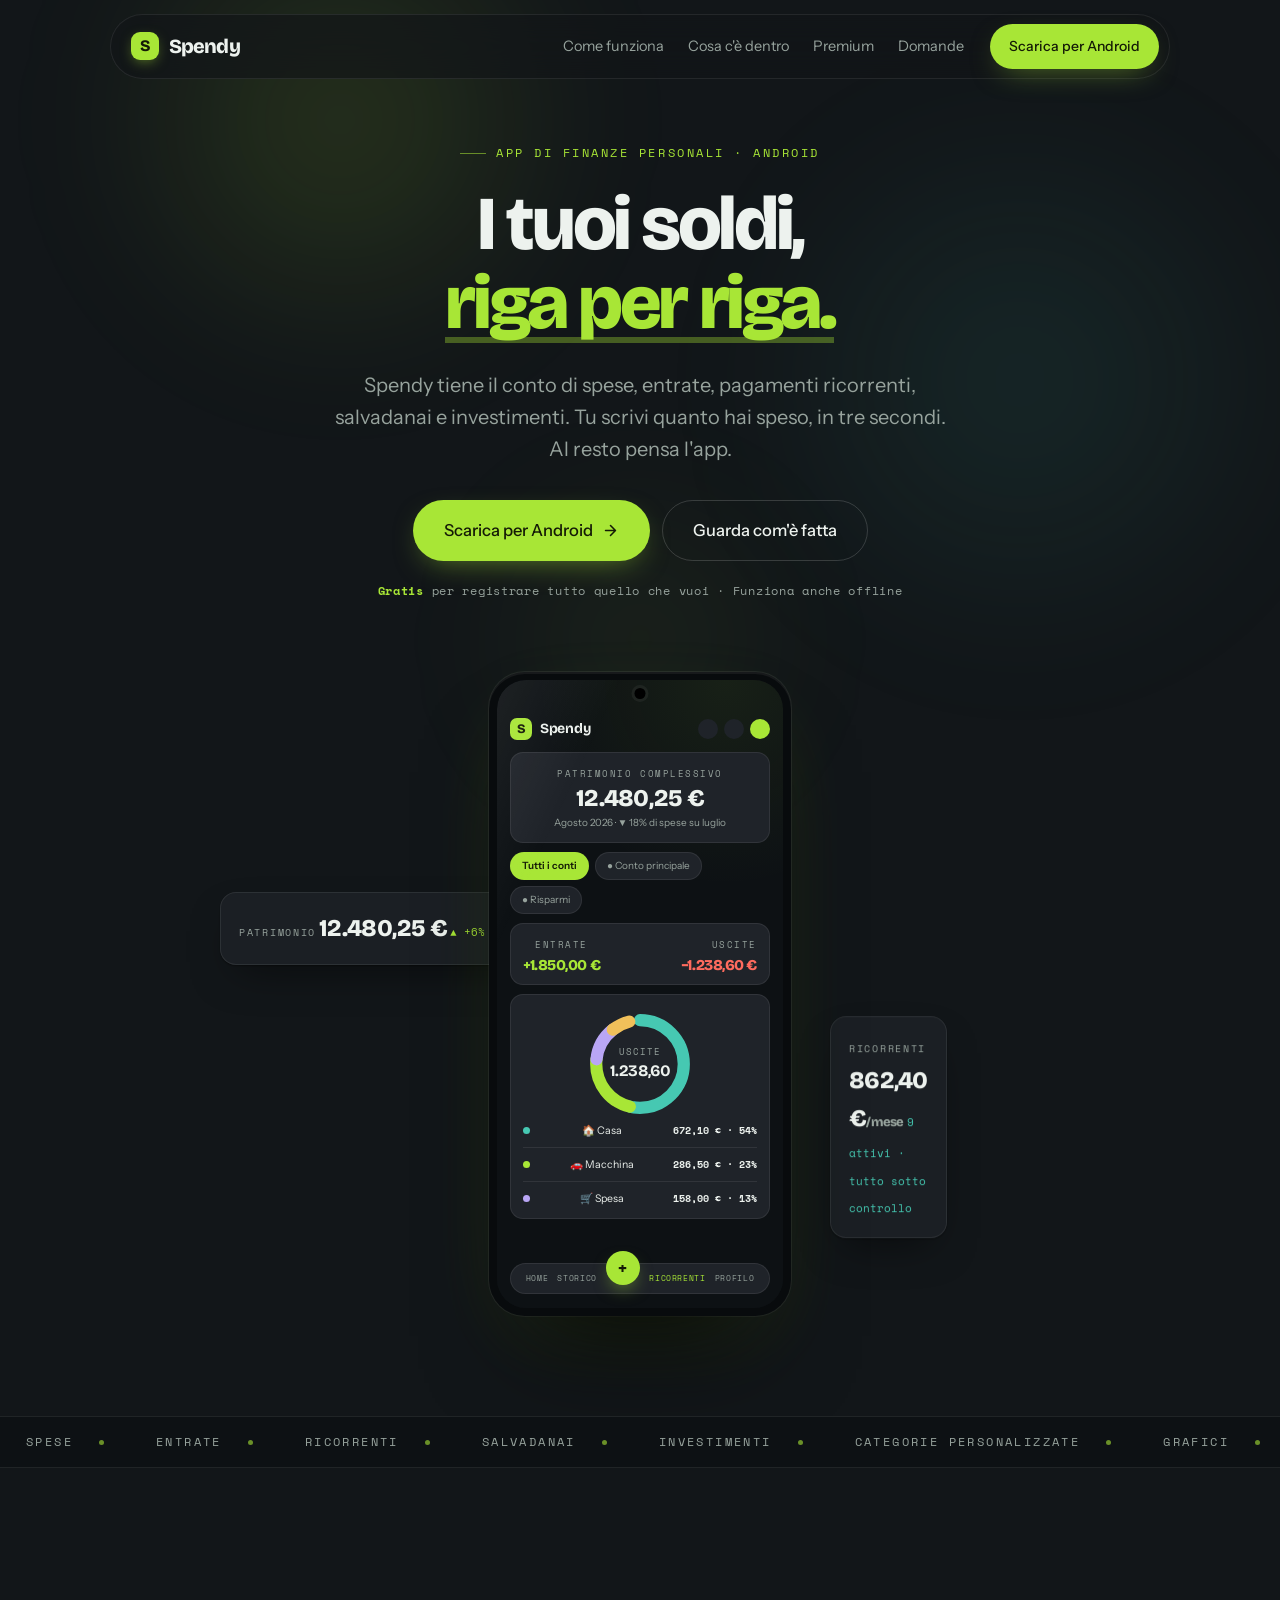
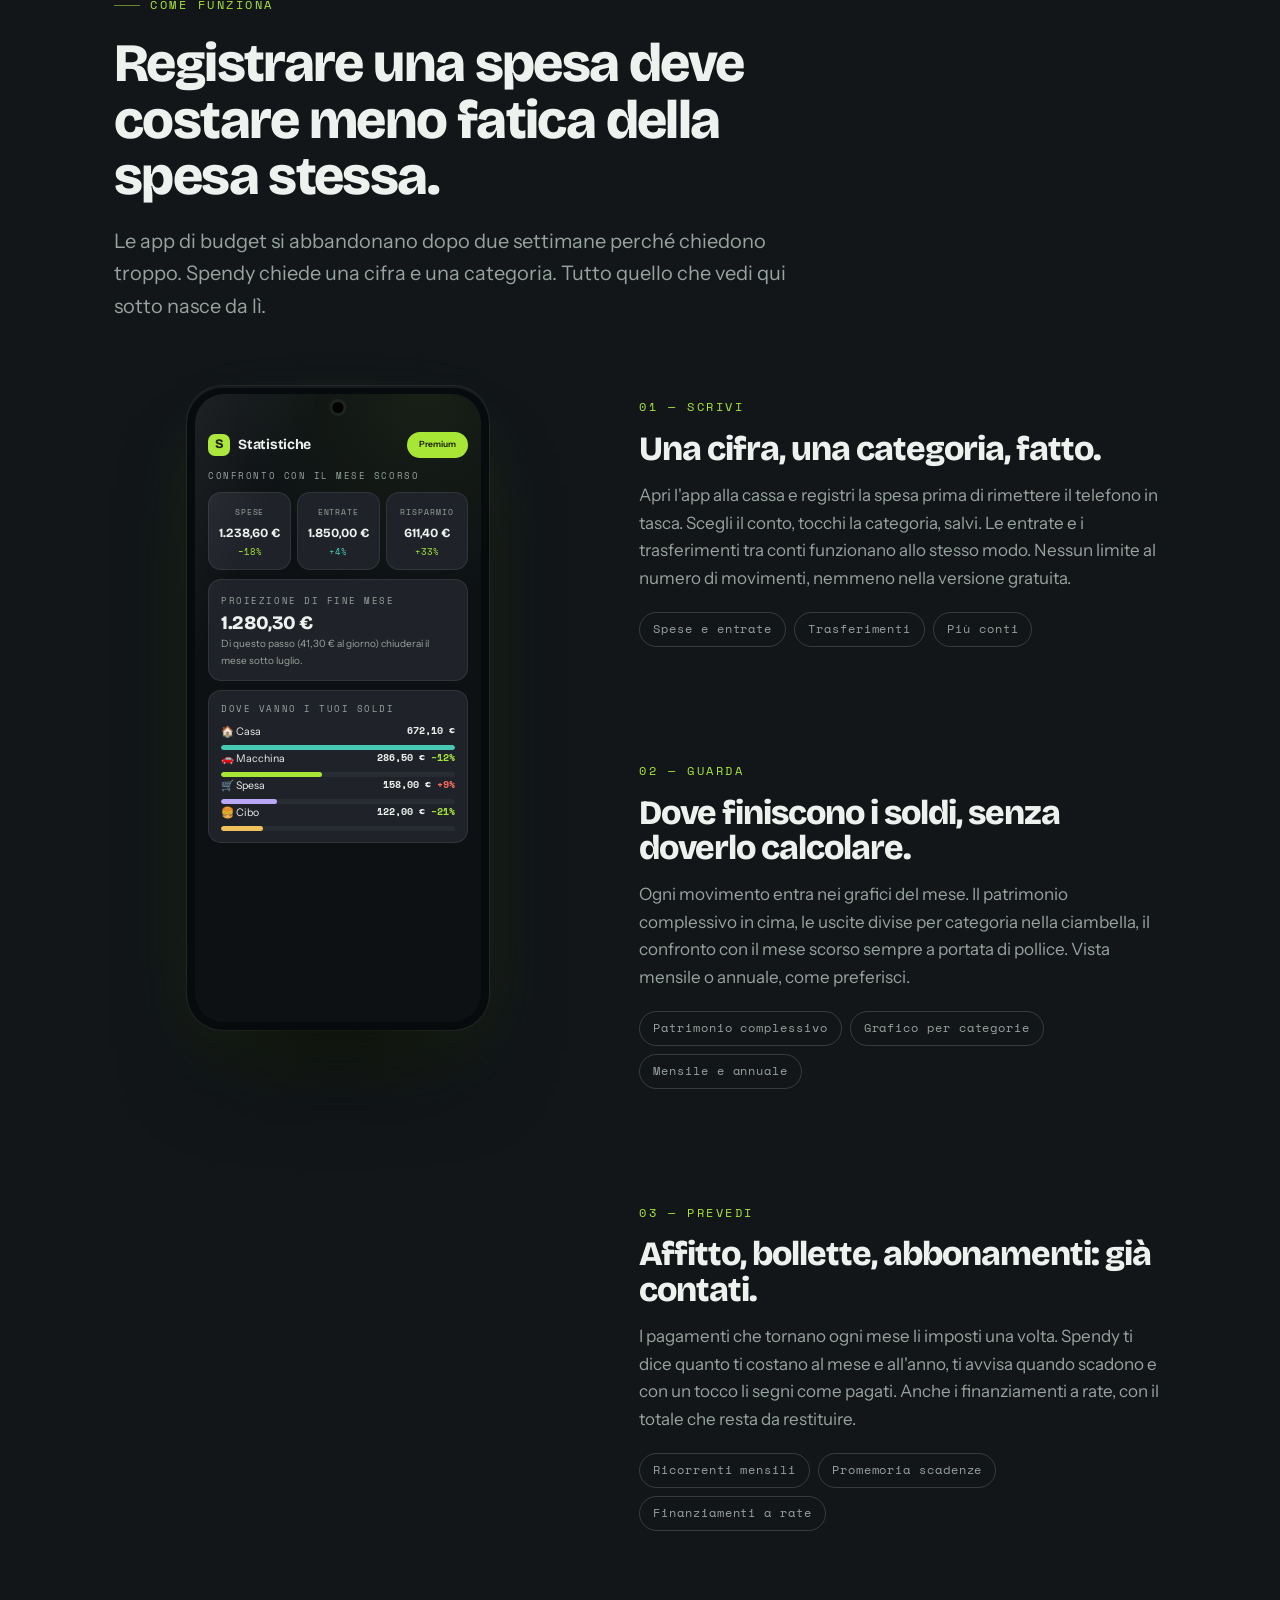
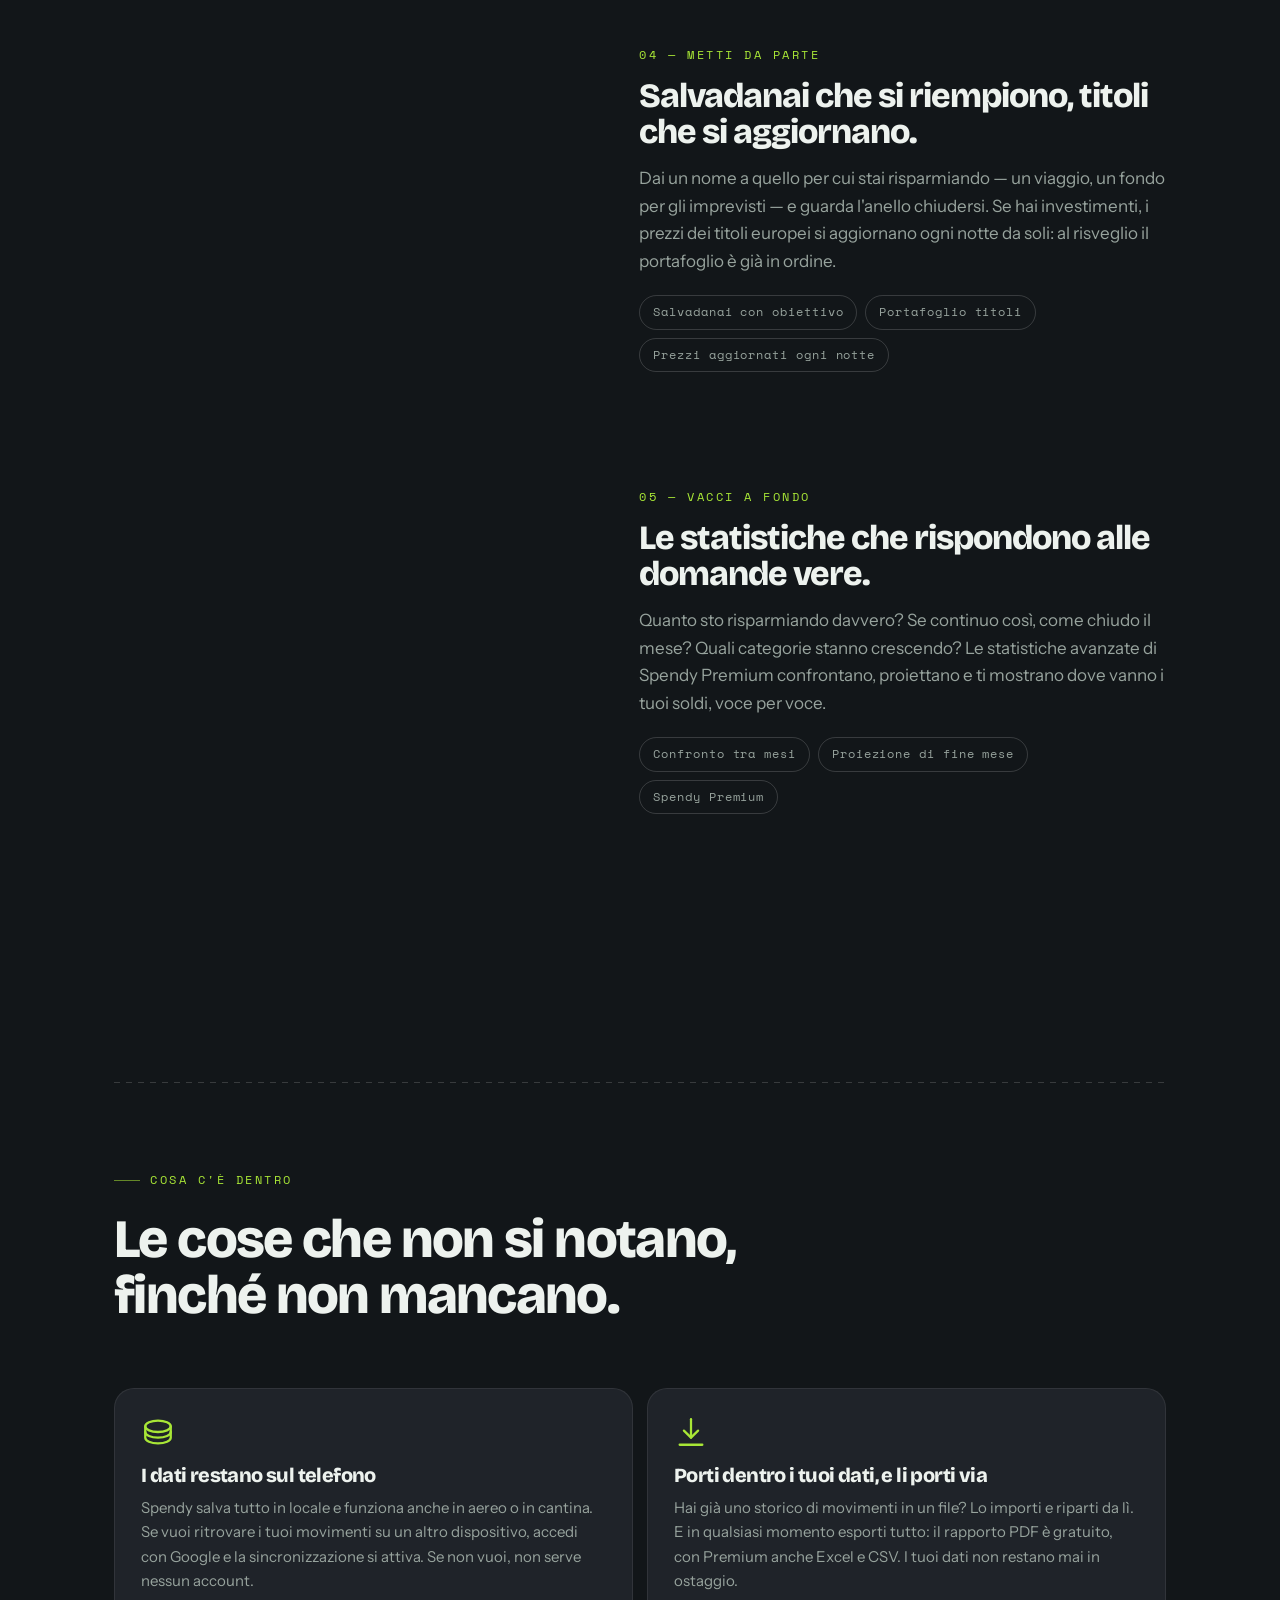
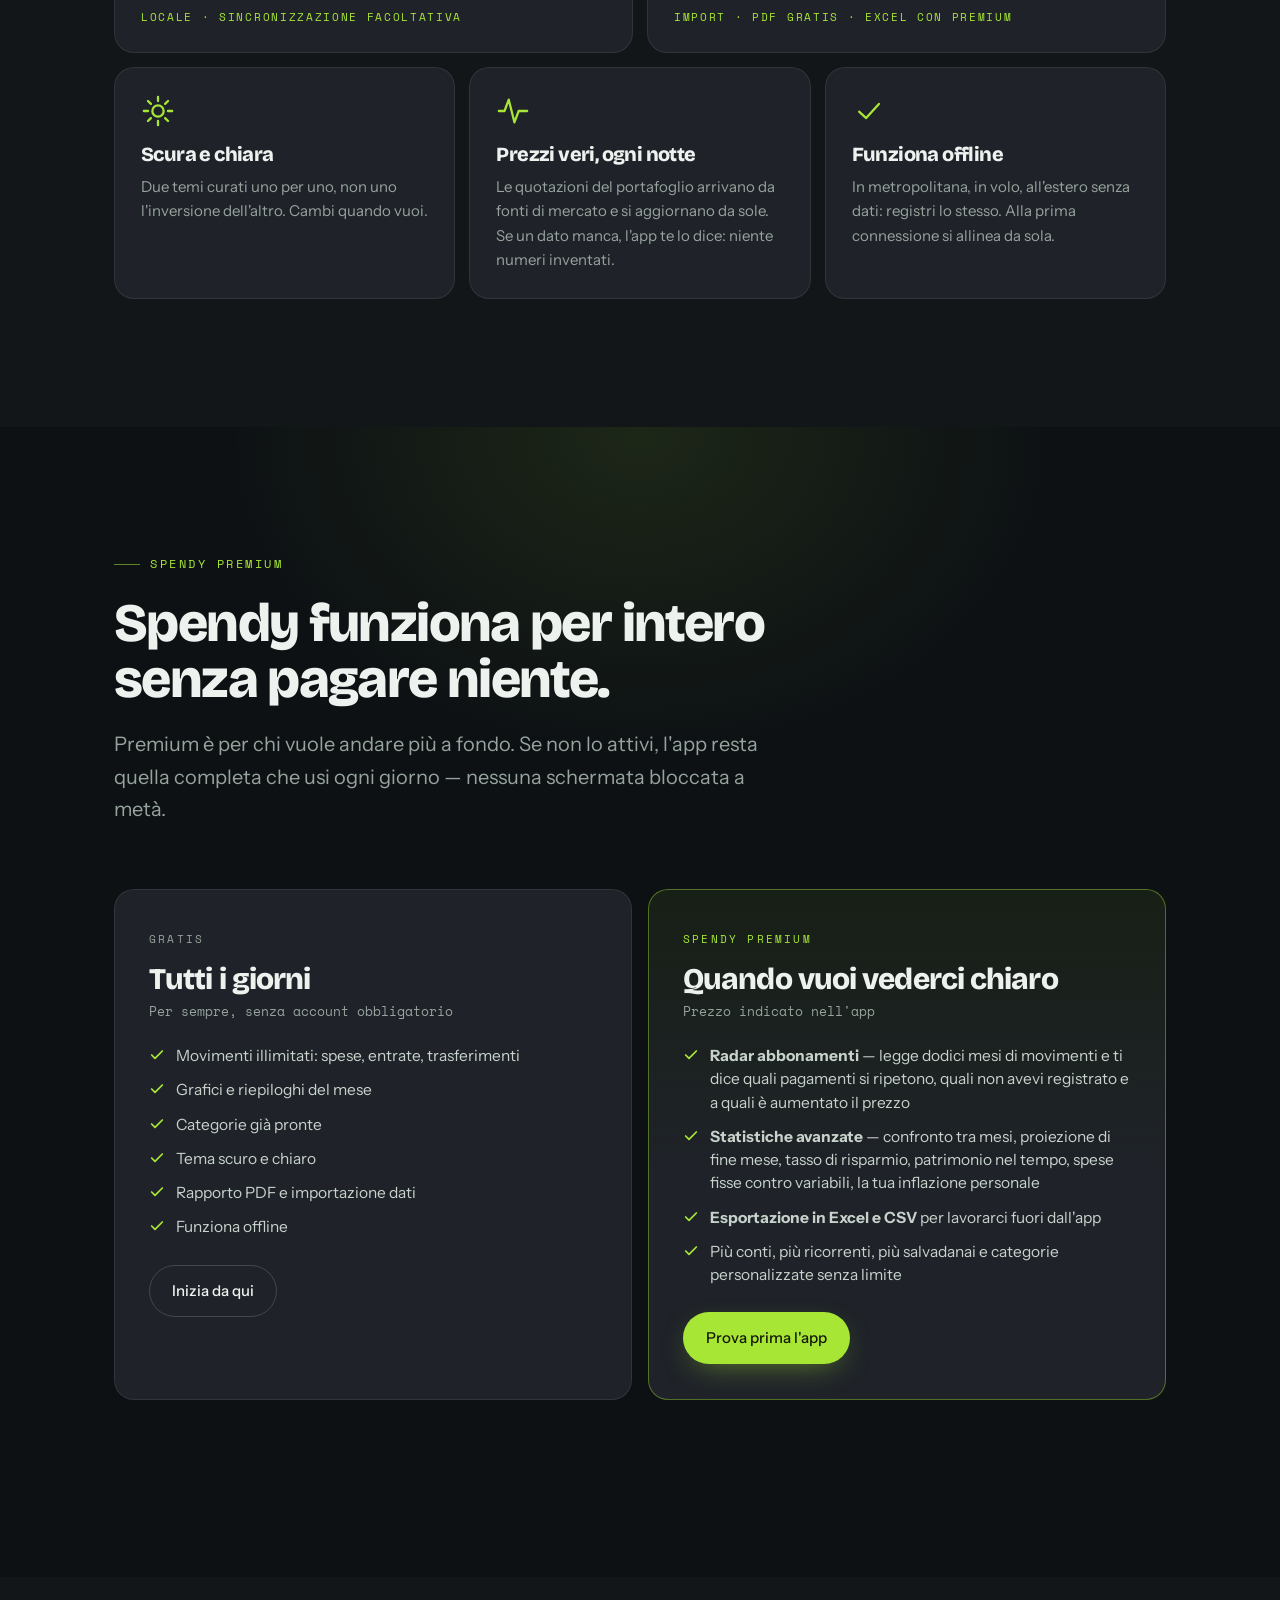
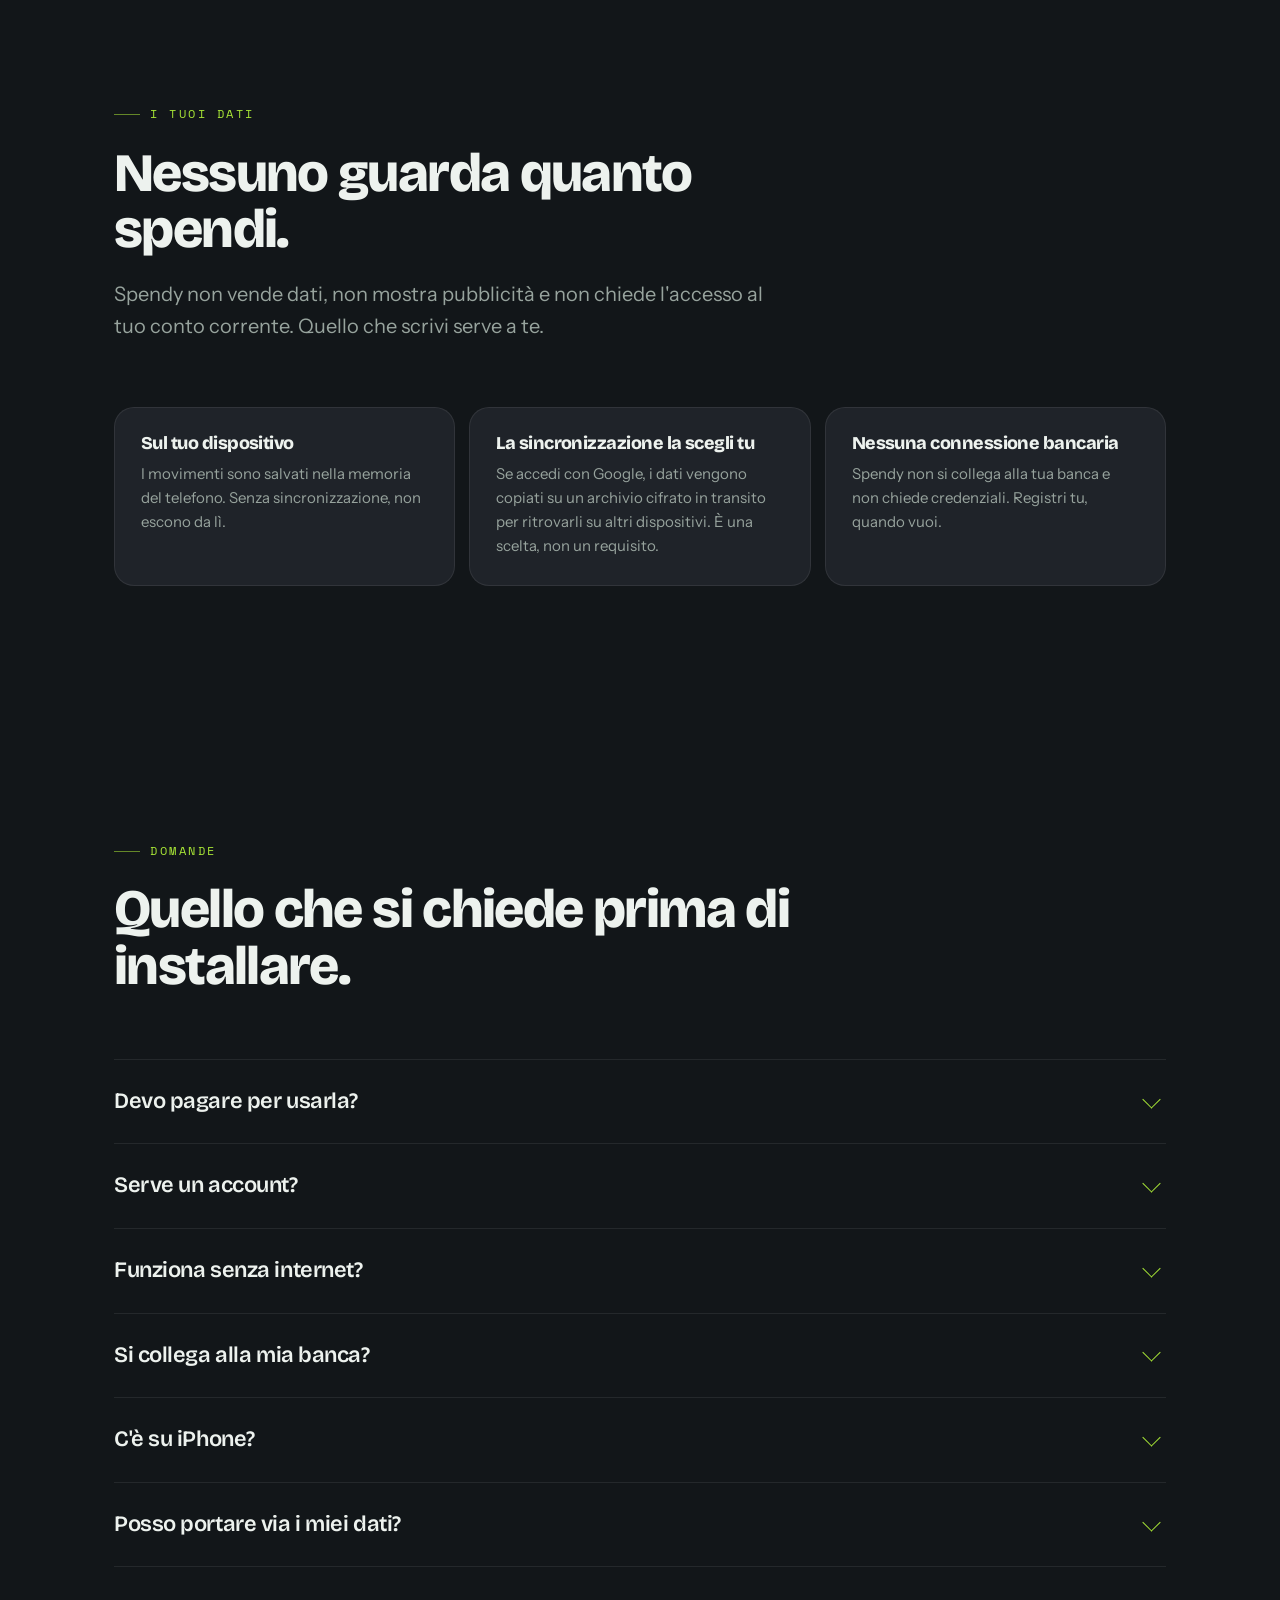
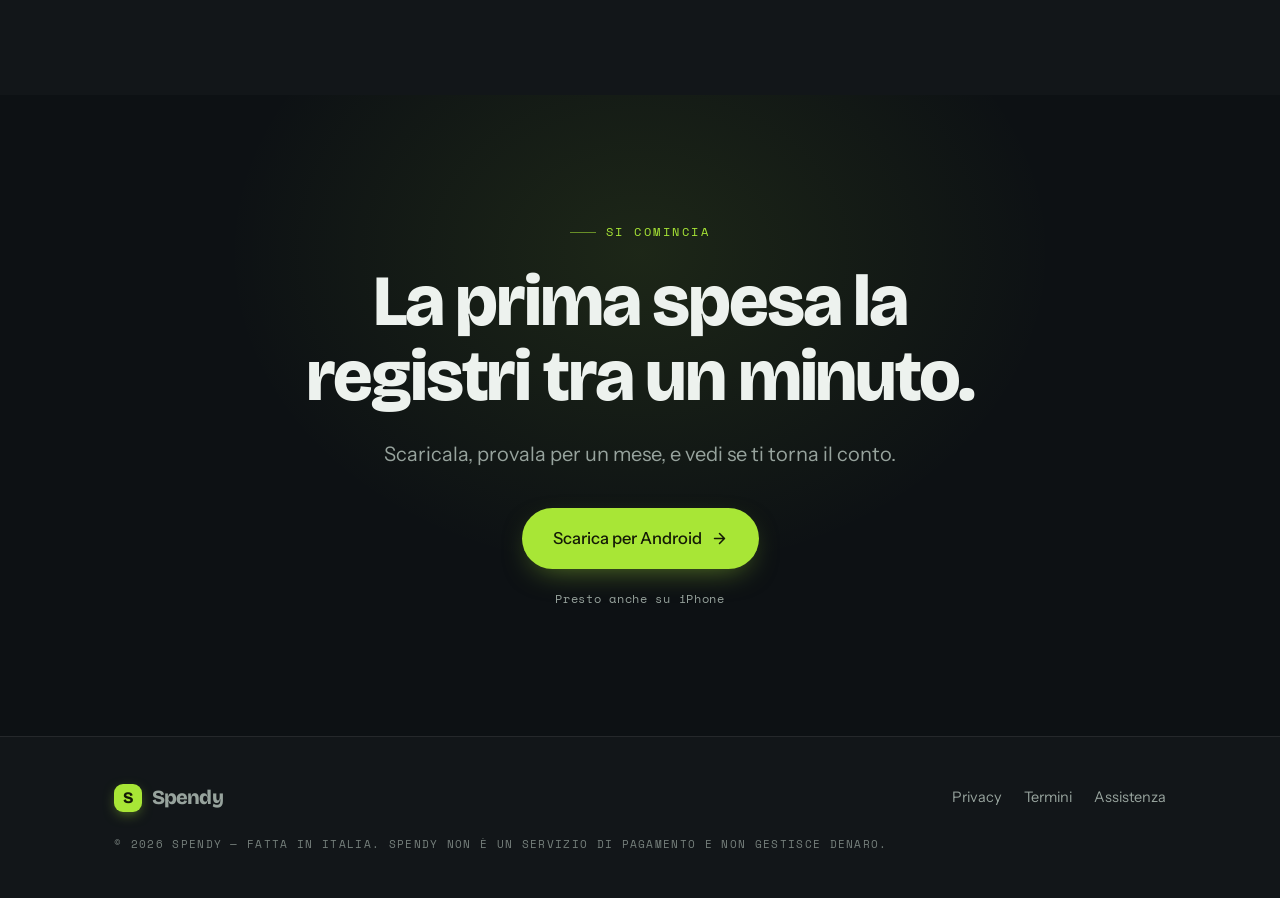
==== index.html @ 2215bcb0 "Add files via upload" ====
<!DOCTYPE html>
<html lang="it">
<head>
<meta charset="utf-8">
<meta name="viewport" content="width=device-width, initial-scale=1, viewport-fit=cover">
<title>Spendy — I tuoi soldi, riga per riga</title>
<meta name="description" content="Spendy è l'app Android che tiene il conto di spese, entrate, pagamenti ricorrenti, salvadanai e investimenti. Funziona anche offline.">
<meta name="theme-color" content="#121619">
<link rel="icon" href="assets/favicon.svg" type="image/svg+xml">
<link rel="apple-touch-icon" href="assets/favicon.svg">
<meta property="og:type" content="website">
<meta property="og:title" content="Spendy — I tuoi soldi, riga per riga">
<meta property="og:description" content="Spese, entrate, ricorrenti, salvadanai e investimenti in un'app sola. Per Android, anche offline.">
<meta property="og:image" content="assets/og-image.png">
<meta property="og:locale" content="it_IT">
<meta name="twitter:card" content="summary_large_image">
<link rel="preconnect" href="https://fonts.googleapis.com">
<link rel="preconnect" href="https://fonts.gstatic.com" crossorigin>
<link href="https://fonts.googleapis.com/css2?family=Bricolage+Grotesque:opsz,wght@12..96,400;12..96,600;12..96,800&family=Instrument+Sans:ital,wght@0,400;0,500;1,400&family=Space+Mono:wght@400;700&display=swap" rel="stylesheet">
<style>
/* ============================================================
   SPENDY — sito vetrina · tema app
   Palette:  fondo #121619 · superficie #1F2329 · lime #A8E636
             teal #46C8B2 · testo #EDF2EE · attenuato #97A39D
   Caratteri: Bricolage Grotesque (titoli) · Instrument Sans (testo)
              Space Mono (etichette, cifre piccole)
   ============================================================ */

:root{
  --bg:#121619;
  --bg-deep:#0D1114;
  --card:#1F2329;
  --card-2:#262C31;
  --ink:#EDF2EE;
  --soft:#97A39D;
  --lime:#A8E636;            /* il #B6FF2E dell'app, spento quanto basta */
  --lime-deep:#8BC526;
  --lime-ink:#141A06;        /* testo sopra il lime */
  --teal:#46C8B2;
  --rosso:#FF6B5E;
  --line:rgba(255,255,255,.08);
  --line-strong:rgba(255,255,255,.16);
  --shadow:0 1px 2px rgba(0,0,0,.4), 0 18px 44px -18px rgba(0,0,0,.6);
  --r:20px;
  --pad:clamp(20px,5vw,80px);
  --display:"Bricolage Grotesque","Helvetica Neue",Arial,sans-serif;
  --body:"Instrument Sans","Helvetica Neue",Arial,sans-serif;
  --mono:"Space Mono",ui-monospace,"SFMono-Regular",Menlo,monospace;
}

*,*::before,*::after{box-sizing:border-box}
html{-webkit-text-size-adjust:100%;scroll-behavior:smooth}
body{
  margin:0;
  background:var(--bg);
  color:var(--ink);
  font-family:var(--body);
  font-size:17px;
  line-height:1.62;
  -webkit-font-smoothing:antialiased;
  overflow-x:hidden;
}
img,svg{max-width:100%;display:block}
a{color:inherit}
h1,h2,h3,h4{font-family:var(--display);font-weight:800;letter-spacing:-.03em;line-height:1.04;margin:0}
p{margin:0}
::selection{background:var(--lime);color:var(--lime-ink)}

.wrap{width:min(1180px,100%);margin-inline:auto;padding-inline:var(--pad);position:relative;z-index:1}
.eyebrow{
  font-family:var(--mono);font-size:11.5px;letter-spacing:.22em;text-transform:uppercase;
  color:var(--lime);display:flex;align-items:center;gap:10px;margin-bottom:22px;
}
.eyebrow::before{content:"";width:26px;height:1px;background:var(--lime);opacity:.55;flex:none}
.lede{font-size:clamp(17px,2.1vw,20px);color:var(--soft);max-width:56ch}

/* ---------- barra avanzamento lettura ---------- */
.progress{position:fixed;top:0;left:0;height:2px;width:100%;transform:scaleX(0);transform-origin:0 50%;
  background:linear-gradient(90deg,var(--lime-deep),var(--lime));z-index:80}

/* ---------- navigazione a pillola ---------- */
.nav{position:fixed;top:14px;left:50%;transform:translateX(-50%);z-index:60;width:min(1060px,calc(100% - 24px))}
.nav-in{display:flex;align-items:center;gap:26px;padding:9px 10px 9px 20px;border-radius:999px;
  background:rgba(18,22,25,.68);border:1px solid var(--line);
  backdrop-filter:blur(16px);-webkit-backdrop-filter:blur(16px);
  transition:background .3s,border-color .3s,box-shadow .3s}
.nav.stuck .nav-in{background:rgba(13,17,20,.85);border-color:var(--line-strong);box-shadow:0 12px 34px -16px rgba(0,0,0,.7)}
.logo{display:flex;align-items:center;gap:10px;font-family:var(--display);font-weight:800;font-size:20px;
  letter-spacing:-.045em;text-decoration:none}
.logo-mark{width:28px;height:28px;border-radius:9px;background:var(--lime);display:grid;place-items:center;
  color:var(--lime-ink);font-size:16px;font-weight:800;flex:none;box-shadow:0 4px 14px -4px rgba(168,230,54,.6)}
.nav-links{display:flex;gap:24px;margin-left:auto;font-size:14.5px}
.nav-links a{text-decoration:none;color:var(--soft);position:relative;padding-block:4px}
.nav-links a::after{content:"";position:absolute;left:0;bottom:0;width:100%;height:1px;background:var(--lime);
  transform:scaleX(0);transform-origin:100% 50%;transition:transform .35s cubic-bezier(.2,.7,.3,1)}
.nav-links a:hover{color:var(--ink)}
.nav-links a:hover::after{transform:scaleX(1);transform-origin:0 50%}

/* ---------- bottoni ---------- */
.btn{display:inline-flex;align-items:center;gap:9px;font-family:var(--body);font-size:15px;font-weight:500;
  text-decoration:none;padding:13px 22px;border-radius:999px;border:1px solid transparent;cursor:pointer;
  transition:transform .25s cubic-bezier(.2,.7,.3,1),box-shadow .25s,background .25s,color .25s;will-change:transform}
.btn-primary{background:var(--lime);color:var(--lime-ink);box-shadow:0 10px 30px -12px rgba(168,230,54,.55)}
.btn-primary:hover{box-shadow:0 18px 42px -14px rgba(168,230,54,.6);background:#B4F04A}
.btn-ghost{border-color:var(--line-strong);color:var(--ink)}
.btn-ghost:hover{background:var(--card);box-shadow:var(--shadow)}
.btn-lg{padding:16px 30px;font-size:16.5px}
.btn .arw{transition:transform .3s cubic-bezier(.2,.7,.3,1)}
.btn:hover .arw{transform:translateX(4px)}
.nav .btn{padding:10px 18px;font-size:14px}
a:focus-visible,button:focus-visible,summary:focus-visible{outline:2.5px solid var(--lime);outline-offset:3px;border-radius:8px}

/* ============================================================
   COPERTINA — telefono 3D con bagliori
   ============================================================ */
.hero{position:relative;padding:clamp(120px,16vh,170px) 0 0;text-align:center;overflow:hidden}
.beams{position:absolute;inset:0;pointer-events:none;z-index:0}
.beam{position:absolute;border-radius:50%;filter:blur(70px);opacity:.5;will-change:transform}
.beam-1{width:560px;height:560px;left:50%;top:-160px;margin-left:-580px;
  background:radial-gradient(circle,rgba(168,230,54,.32),transparent 65%)}
.beam-2{width:640px;height:640px;left:50%;top:60px;margin-left:60px;
  background:radial-gradient(circle,rgba(70,200,178,.22),transparent 65%)}
.beam-3{width:420px;height:420px;left:50%;top:430px;margin-left:-210px;
  background:radial-gradient(circle,rgba(168,230,54,.16),transparent 60%)}
/* faro che segue il mouse */
.orb{position:absolute;width:340px;height:340px;border-radius:50%;pointer-events:none;z-index:0;
  background:radial-gradient(circle,rgba(168,230,54,.13),transparent 62%);filter:blur(26px);
  transform:translate(-50%,-50%);opacity:0;transition:opacity .5s ease}
.hero:hover .orb{opacity:1}

.hero-copy{position:relative;z-index:2;max-width:760px;margin-inline:auto}
h1{font-size:clamp(42px,6.4vw,76px);letter-spacing:-.045em}
h1 .ln{display:block;overflow:hidden}
h1 .ln>span{display:block;transform:translateY(105%);animation:riseIn .95s cubic-bezier(.16,.9,.3,1) forwards}
h1 .ln:nth-child(2)>span{animation-delay:.1s}
h1 em{font-style:normal;color:var(--lime);position:relative;white-space:nowrap}
h1 em::after{content:"";position:absolute;left:0;right:0;bottom:.06em;height:.09em;background:var(--lime);
  opacity:.35;transform:scaleX(0);transform-origin:0 50%;animation:swipe .8s cubic-bezier(.2,.7,.3,1) .85s forwards}
@keyframes riseIn{to{transform:translateY(0)}}
@keyframes swipe{to{transform:scaleX(1)}}
.hero .lede{margin:26px auto 0}
.hero-cta{display:flex;flex-wrap:wrap;gap:12px;margin-top:34px;justify-content:center}
.hero-note{font-family:var(--mono);font-size:12px;letter-spacing:.06em;color:var(--soft);margin-top:20px}
.hero-note b{color:var(--lime);font-weight:700}

/* palcoscenico del telefono */
.stage{position:relative;z-index:1;margin-top:clamp(44px,6vw,72px);perspective:1600px;
  display:flex;justify-content:center;padding-bottom:clamp(56px,8vw,100px)}
.phone3d{position:relative;will-change:transform;transform-style:preserve-3d;animation:heroFloat 7s ease-in-out infinite}
@keyframes heroFloat{0%,100%{translate:0 0}50%{translate:0 -10px}}

/* schedine fluttuanti dietro il telefono */
.float-card{position:absolute;top:50%;background:rgba(31,35,41,.75);border:1px solid var(--line);
  border-radius:16px;padding:16px 18px;backdrop-filter:blur(8px);-webkit-backdrop-filter:blur(8px);
  box-shadow:var(--shadow);text-align:left;will-change:transform;z-index:0}
.float-card .fc-label{font-family:var(--mono);font-size:9.5px;letter-spacing:.18em;text-transform:uppercase;color:var(--soft)}
.float-card .fc-val{font-family:var(--display);font-weight:800;font-size:24px;letter-spacing:-.03em;margin-top:5px}
.float-card .fc-sub{font-family:var(--mono);font-size:10.5px;color:var(--lime);margin-top:3px}
.fc-left{left:50%;margin-left:-420px;transform:translateY(-140%)}
.fc-right{left:50%;margin-left:190px;transform:translateY(10%)}
.fc-right .fc-sub{color:var(--teal)}

/* ---------- telefono Android ---------- */
.phone{width:302px;aspect-ratio:9/19.2;background:#080B0D;border-radius:36px;padding:8px;position:relative}
.phone{box-shadow:0 2px 0 rgba(255,255,255,.06) inset, 0 60px 100px -40px rgba(0,0,0,.85), 0 0 0 1px rgba(255,255,255,.07), 0 30px 90px -30px rgba(168,230,54,.22)}
.phone::before{content:"";position:absolute;top:16px;left:50%;transform:translateX(-50%);width:11px;height:11px;
  border-radius:50%;background:#000;box-shadow:0 0 0 3px rgba(255,255,255,.05);z-index:3}
.screen{position:relative;height:100%;border-radius:29px;overflow:hidden;background:var(--bg-deep);isolation:isolate}
.screen::after{content:"";position:absolute;inset:0;border-radius:inherit;pointer-events:none;
  background:linear-gradient(115deg,rgba(255,255,255,.07) 0%,transparent 22%)}

/* ---------- interfaccia ricostruita ---------- */
.ui{position:absolute;inset:0;padding:38px 13px 14px;display:flex;flex-direction:column;gap:9px;font-size:11.5px;
  background:radial-gradient(120% 60% at 80% 0%,rgba(168,230,54,.07),transparent 55%),var(--bg-deep)}
.ui-bar{display:flex;align-items:center;gap:8px;margin-bottom:2px}
.ui-logo{width:22px;height:22px;border-radius:7px;background:var(--lime);display:grid;place-items:center;
  color:var(--lime-ink);font-family:var(--display);font-weight:800;font-size:13px;flex:none}
.ui-bar strong{font-family:var(--display);font-size:14px;letter-spacing:-.02em}
.ui-bar .ui-ico{margin-left:auto;display:flex;gap:6px}
.ui-ico i{width:20px;height:20px;border-radius:50%;background:var(--card);display:block}
.ui-ico i.on{background:var(--lime)}
.ui-card{background:var(--card);border:1px solid var(--line);border-radius:13px;padding:11px 12px}
.ui-label{font-family:var(--mono);font-size:8.5px;letter-spacing:.18em;text-transform:uppercase;color:var(--soft)}
.ui-big{font-family:var(--display);font-weight:800;font-size:24px;letter-spacing:-.03em;line-height:1.1;margin-top:3px}
.ui-big small{font-size:13px;font-weight:600;color:var(--soft)}
.ui-sub{font-size:10px;color:var(--soft);margin-top:3px}
.chiprow{display:flex;gap:6px;flex-wrap:wrap}
.chip{font-size:10px;padding:5px 11px;border-radius:999px;background:var(--card);border:1px solid var(--line);
  color:var(--soft);white-space:nowrap}
.chip.on{background:var(--lime);color:var(--lime-ink);border-color:transparent;font-weight:600}
.ui-row{display:flex;align-items:center;gap:7px;font-size:10.5px}
.ui-row+.ui-row{margin-top:8px;padding-top:8px;border-top:1px solid var(--line)}
.ui-row .nm{flex:1;min-width:0;overflow:hidden;text-overflow:ellipsis;white-space:nowrap;color:var(--ink)}
.ui-row .vl{font-family:var(--mono);font-size:10px;font-weight:700}
.pos{color:var(--lime)} .neg{color:var(--rosso)} .tealc{color:var(--teal)}
.dot{width:7px;height:7px;border-radius:50%;flex:none}

/* barre "dove vanno i soldi" */
.spendbar{height:5px;border-radius:99px;background:var(--card-2);overflow:hidden;margin-top:5px}
.spendbar i{display:block;height:100%;border-radius:99px;width:0;transition:width .9s cubic-bezier(.2,.8,.3,1) .15s}
.on-shot .spendbar i{width:var(--w)}

/* ciambella */
.donut{width:112px;margin:2px auto;position:relative}
.donut svg{transform:rotate(-90deg)}
.donut circle{fill:none;stroke-width:12;stroke-linecap:round;stroke-dasharray:0 999;transition:stroke-dasharray 1s cubic-bezier(.2,.8,.3,1)}
.donut-mid{position:absolute;inset:0;display:grid;place-content:center;text-align:center;font-family:var(--mono);
  font-size:8.5px;letter-spacing:.12em;text-transform:uppercase;color:var(--soft)}
.donut-mid b{display:block;font-family:var(--display);font-size:16px;letter-spacing:-.03em;color:var(--ink)}

/* tastierino */
.pad{display:grid;grid-template-columns:repeat(3,1fr);gap:7px}
.pad span{background:var(--card);border:1px solid var(--line);border-radius:11px;text-align:center;
  padding:10px 0;font-family:var(--display);font-weight:600;font-size:15px}
.amount-card{text-align:center;padding:14px 12px}
.amount{font-family:var(--display);font-weight:800;font-size:27px;letter-spacing:-.02em;margin-top:4px}
.ui-cta{background:var(--lime);color:var(--lime-ink);border-radius:12px;text-align:center;font-weight:600;
  font-size:12px;padding:11px;margin-top:auto}

/* anelli salvadanai */
.rings{display:grid;grid-template-columns:1fr 1fr;gap:9px}
.ring-card{background:var(--card);border:1px solid var(--line);border-radius:13px;padding:12px 8px;text-align:center}
.ring{width:64px;height:64px;margin:0 auto 7px;position:relative}
.ring svg{transform:rotate(-90deg)}
.ring circle{fill:none;stroke-width:6;stroke-linecap:round}
.ring .track{stroke:var(--card-2)}
.ring .val{stroke:var(--lime);stroke-dasharray:0 999;transition:stroke-dasharray 1.1s cubic-bezier(.2,.8,.3,1) .2s}
.ring b{position:absolute;inset:0;display:grid;place-content:center;font-family:var(--display);font-size:13px}
.ring-card .nm{font-size:10.5px}
.ring-card .ui-sub{margin-top:1px}

/* pillole confronto (statistiche) */
.trio{display:grid;grid-template-columns:repeat(3,1fr);gap:6px}
.trio .ui-card{padding:9px 6px;text-align:center}
.trio .ui-label{font-size:7.5px;letter-spacing:.12em}
.trio b{font-family:var(--display);font-size:12.5px;display:block;margin-top:3px}
.trio i{font-family:var(--mono);font-style:normal;font-size:9px;display:block;margin-top:2px}

/* navigazione in basso dell'app */
.ui-tabbar{margin-top:auto;background:var(--card);border:1px solid var(--line);border-radius:999px;
  display:flex;justify-content:space-around;align-items:center;padding:8px 10px;font-family:var(--mono);
  font-size:8px;letter-spacing:.08em;text-transform:uppercase;color:var(--soft)}
.ui-tabbar b{color:var(--lime);font-weight:400}
.ui-fab{width:34px;height:34px;border-radius:50%;background:var(--lime);color:var(--lime-ink);display:grid;
  place-items:center;font-size:18px;font-weight:600;margin-top:-22px;box-shadow:0 8px 18px -6px rgba(168,230,54,.55)}

/* ---------- striscia ---------- */
.strip{border-block:1px solid var(--line);background:var(--bg-deep);overflow:hidden;padding:15px 0;position:relative;z-index:2}
.marquee{display:flex;width:max-content;animation:slide 42s linear infinite}
.marquee span{font-family:var(--mono);font-size:12px;letter-spacing:.2em;text-transform:uppercase;
  color:var(--soft);padding-inline:26px;display:flex;align-items:center;gap:26px;white-space:nowrap}
.marquee span::after{content:"";width:5px;height:5px;border-radius:50%;background:var(--lime);opacity:.6}
@keyframes slide{to{transform:translateX(-50%)}}

/* ---------- sezioni ---------- */
section{position:relative}
.sec{padding-block:clamp(72px,10vw,132px)}
.sec-head{max-width:62ch;margin-bottom:clamp(36px,5vw,64px)}
.sec-head h2{font-size:clamp(30px,4.4vw,54px)}
.sec-head .lede{margin-top:20px}
.rule{height:1px;background:repeating-linear-gradient(90deg,var(--line-strong) 0 6px,transparent 6px 12px)}

/* ---------- come funziona: telefono fisso ---------- */
.feat{display:grid;grid-template-columns:.92fr 1.08fr;gap:clamp(32px,6vw,90px);align-items:start}
.phone-col{position:sticky;top:110px;display:flex;justify-content:center}
.shot{position:absolute;inset:0;opacity:0;transform:translateY(14px) scale(.985);
  transition:opacity .5s ease,transform .5s cubic-bezier(.2,.7,.3,1);pointer-events:none}
.shot.on-shot{opacity:1;transform:none}
.steps{display:flex;flex-direction:column;gap:clamp(56px,9vw,120px);padding-block:12px}
.step{max-width:50ch}
.step .num{font-family:var(--mono);font-size:11.5px;letter-spacing:.22em;color:var(--lime);display:block;margin-bottom:14px}
.step h3{font-size:clamp(24px,3.1vw,34px);margin-bottom:16px}
.step p{color:var(--soft)}
.step ul{list-style:none;margin:20px 0 0;padding:0;display:flex;flex-wrap:wrap;gap:8px}
.step li{font-family:var(--mono);font-size:11.5px;letter-spacing:.08em;padding:7px 13px;border:1px solid var(--line-strong);
  border-radius:999px;color:var(--soft)}

/* ---------- bento con faro sotto il cursore ---------- */
.bento{display:grid;grid-template-columns:repeat(6,1fr);gap:14px}
.tile{--mx:50%;--my:50%;
  background:var(--card);border:1px solid var(--line);border-radius:var(--r);padding:26px;grid-column:span 2;
  transition:transform .35s cubic-bezier(.2,.7,.3,1),border-color .35s;position:relative;overflow:hidden}
.tile::before{content:"";position:absolute;inset:0;border-radius:inherit;opacity:0;transition:opacity .4s;
  background:radial-gradient(260px circle at var(--mx) var(--my),rgba(168,230,54,.10),transparent 65%);pointer-events:none}
.tile:hover{transform:translateY(-4px);border-color:var(--line-strong)}
.tile:hover::before{opacity:1}
.tile.wide{grid-column:span 3}
.tile h3{font-size:20px;margin-bottom:10px}
.tile p{font-size:15px;color:var(--soft)}
.tile .ico{width:34px;height:34px;margin-bottom:16px;color:var(--lime)}
.tile-note{font-family:var(--mono);font-size:10.5px;letter-spacing:.16em;text-transform:uppercase;color:var(--lime);
  margin-top:16px;display:block}

/* ---------- Spendy Premium ---------- */
.deep{background:var(--bg-deep);position:relative;overflow:hidden}
.deep::before{content:"";position:absolute;top:-30%;left:50%;width:900px;height:700px;transform:translateX(-50%);
  background:radial-gradient(ellipse,rgba(168,230,54,.10),transparent 65%);pointer-events:none}
.plans{display:grid;grid-template-columns:1fr 1fr;gap:16px;margin-top:8px}
.plan{--mx:50%;--my:50%;position:relative;overflow:hidden;
  background:var(--card);border:1px solid var(--line);border-radius:var(--r);padding:clamp(24px,3vw,34px)}
.plan::before{content:"";position:absolute;inset:0;border-radius:inherit;opacity:0;transition:opacity .4s;
  background:radial-gradient(320px circle at var(--mx) var(--my),rgba(168,230,54,.09),transparent 65%);pointer-events:none}
.plan:hover::before{opacity:1}
.plan.pro{border-color:rgba(168,230,54,.4);background:linear-gradient(180deg,rgba(168,230,54,.07),var(--card) 55%)}
.plan-tag{font-family:var(--mono);font-size:11px;letter-spacing:.2em;text-transform:uppercase;color:var(--soft)}
.plan.pro .plan-tag{color:var(--lime)}
.plan h3{font-size:clamp(23px,2.6vw,30px);margin:12px 0 6px}
.plan .price{font-family:var(--mono);font-size:13px;color:var(--soft);margin-bottom:22px}
.plan ul{list-style:none;margin:0;padding:0;display:flex;flex-direction:column;gap:11px}
.plan li{display:flex;gap:11px;font-size:15.5px;color:#C7D2CB;line-height:1.5}
.plan li svg{flex:none;margin-top:3px;width:16px;height:16px;color:var(--lime)}
.plan .btn{margin-top:26px;position:relative;z-index:1}
.grandfather{margin-top:26px;font-size:14.5px;color:var(--soft);display:flex;gap:11px;align-items:flex-start}
.grandfather svg{flex:none;margin-top:3px;color:var(--lime)}

/* ---------- privacy ---------- */
.priv{display:grid;grid-template-columns:repeat(3,1fr);gap:14px;margin-top:8px}
.priv-card{border:1px solid var(--line);border-radius:var(--r);padding:26px;background:var(--card)}
.priv-card h3{font-size:18px;margin-bottom:9px}
.priv-card p{font-size:15px;color:var(--soft)}

/* ---------- faq ---------- */
.faq{border-top:1px solid var(--line)}
details{border-bottom:1px solid var(--line)}
summary{list-style:none;cursor:pointer;padding:24px 44px 24px 0;position:relative;
  font-family:var(--display);font-weight:600;font-size:clamp(18px,2.2vw,22px);letter-spacing:-.02em}
summary::-webkit-details-marker{display:none}
summary::after{content:"";position:absolute;right:8px;top:50%;width:13px;height:13px;
  border-right:1.8px solid var(--lime);border-bottom:1.8px solid var(--lime);
  transform:translateY(-70%) rotate(45deg);transition:transform .35s cubic-bezier(.2,.7,.3,1)}
details[open] summary::after{transform:translateY(-30%) rotate(-135deg)}
details .ans{padding:0 12% 28px 0;color:var(--soft);animation:fadeUp .45s ease}
@keyframes fadeUp{from{opacity:0;transform:translateY(-6px)}to{opacity:1;transform:none}}

/* ---------- chiusura ---------- */
.close{text-align:center}
.close h2{font-size:clamp(34px,6vw,72px);max-width:16ch;margin-inline:auto}
.close .hero-cta{justify-content:center;margin-top:38px}
.close .lede{margin:24px auto 0;text-align:center}

/* ---------- piè di pagina ---------- */
footer{border-top:1px solid var(--line);padding-block:44px;font-size:14.5px;color:var(--soft)}
.foot-in{display:flex;flex-wrap:wrap;gap:22px;align-items:center;justify-content:space-between}
.foot-links{display:flex;flex-wrap:wrap;gap:22px}
.foot-links a{text-decoration:none}
.foot-links a:hover{color:var(--ink);text-decoration:underline;text-underline-offset:4px}
.foot-note{font-family:var(--mono);font-size:11px;letter-spacing:.12em;text-transform:uppercase;width:100%;opacity:.75}

/* ---------- comparsa allo scorrimento ---------- */
.rv{opacity:0;transform:translateY(20px);transition:opacity .75s ease,transform .75s cubic-bezier(.2,.7,.3,1)}
.rv.in{opacity:1;transform:none}
.rv-d1{transition-delay:.08s}.rv-d2{transition-delay:.16s}.rv-d3{transition-delay:.24s}

/* ---------- schermi piccoli ---------- */
@media (max-width:980px){
  .feat{grid-template-columns:1fr;gap:44px}
  .phone-col{position:relative;top:0}
  .steps{gap:52px}
  .bento{grid-template-columns:repeat(2,1fr)}
  .tile,.tile.wide{grid-column:span 1}
  .plans{grid-template-columns:1fr}
  .priv{grid-template-columns:1fr}
  .fc-left{margin-left:0;left:6px;transform:translateY(-190%) scale(.85)}
  .fc-right{margin-left:0;left:auto;right:6px;transform:translateY(60%) scale(.85)}
}
@media (max-width:640px){
  body{font-size:16.5px}
  .nav-links{display:none}
  .nav-in{gap:14px}
  .nav .btn{margin-left:auto}
  .bento{grid-template-columns:1fr}
  .hero-cta .btn{width:100%;justify-content:center}
  .phone{width:min(268px,74vw)}
  .float-card{display:none}
  details .ans{padding-right:0}
}

@media (prefers-reduced-motion:reduce){
  *,*::before,*::after{animation-duration:.001ms!important;animation-iteration-count:1!important;
    transition-duration:.001ms!important;scroll-behavior:auto!important}
  h1 .ln>span{transform:none}
  .rv{opacity:1;transform:none}
  .orb{display:none}
}
</style>
</head>
<body>
<div class="progress" id="progress"></div>

<!-- ===================== NAVIGAZIONE ===================== -->
<nav class="nav" id="nav">
  <div class="nav-in">
    <a class="logo" href="#top"><span class="logo-mark">S</span>Spendy</a>
    <div class="nav-links">
      <a href="#come-funziona">Come funziona</a>
      <a href="#dentro">Cosa c'è dentro</a>
      <a href="#premium">Premium</a>
      <a href="#domande">Domande</a>
    </div>
    <a class="btn btn-primary" href="#" data-link="android">Scarica per Android</a>
  </div>
</nav>

<!-- ===================== COPERTINA ===================== -->
<header class="hero" id="top">
  <div class="beams" aria-hidden="true">
    <div class="beam beam-1" data-px="26"></div>
    <div class="beam beam-2" data-px="-34"></div>
    <div class="beam beam-3" data-px="16"></div>
  </div>
  <div class="orb" id="orb" aria-hidden="true"></div>

  <div class="wrap hero-copy">
    <p class="eyebrow" style="justify-content:center">App di finanze personali · Android</p>
    <h1>
      <span class="ln"><span>I tuoi soldi,</span></span>
      <span class="ln"><span><em>riga per riga.</em></span></span>
    </h1>
    <p class="lede">Spendy tiene il conto di spese, entrate, pagamenti ricorrenti, salvadanai e investimenti. Tu scrivi quanto hai speso, in tre secondi. Al resto pensa l'app.</p>
    <div class="hero-cta">
      <a class="btn btn-primary btn-lg magnetic" href="#" data-link="android">Scarica per Android <svg class="arw" aria-hidden="true" width="17" height="17" viewBox="0 0 24 24" fill="none" stroke="currentColor" stroke-width="2.2" stroke-linecap="round" stroke-linejoin="round"><path d="M5 12h13M12 5l7 7-7 7"/></svg></a>
      <a class="btn btn-ghost btn-lg" href="#come-funziona">Guarda com'è fatta</a>
    </div>
    <p class="hero-note"><b>Gratis</b> per registrare tutto quello che vuoi · Funziona anche offline</p>
  </div>

  <div class="stage" id="stage">
    <div class="phone3d" id="phone3d">
      <div class="float-card fc-left" data-px="-14" aria-hidden="true">
        <span class="fc-label">Patrimonio</span>
        <span class="fc-val">12.480,25 €</span>
        <span class="fc-sub">▲ +6% sul mese scorso</span>
      </div>
      <div class="float-card fc-right" data-px="20" aria-hidden="true">
        <span class="fc-label">Ricorrenti</span>
        <span class="fc-val">862,40 €<span style="font-size:13px;color:var(--soft)">/mese</span></span>
        <span class="fc-sub">9 attivi · tutto sotto controllo</span>
      </div>

      <div class="phone" aria-hidden="true">
        <div class="screen">
          <!-- schermata principale nella copertina -->
          <div class="ui">
            <div class="ui-bar"><span class="ui-logo">S</span><strong>Spendy</strong><span class="ui-ico"><i></i><i></i><i class="on"></i></span></div>
            <div class="ui-card">
              <span class="ui-label">Patrimonio complessivo</span>
              <div class="ui-big">12.480,25 €</div>
              <p class="ui-sub">Agosto 2026 · ▼ 18% di spese su luglio</p>
            </div>
            <div class="chiprow"><span class="chip on">Tutti i conti</span><span class="chip">● Conto principale</span><span class="chip">● Risparmi</span></div>
            <div class="ui-card" style="display:flex;gap:10px;justify-content:space-between">
              <div><span class="ui-label">Entrate</span><div class="ui-big" style="font-size:15px" ><span class="pos">+1.850,00 €</span></div></div>
              <div style="text-align:right"><span class="ui-label">Uscite</span><div class="ui-big" style="font-size:15px"><span class="neg">−1.238,60 €</span></div></div>
            </div>
            <div class="ui-card">
              <div class="donut">
                <svg viewBox="0 0 110 110" width="112" height="112">
                  <circle cx="55" cy="55" r="43" stroke="#262C31" stroke-dasharray="270 999"></circle>
                  <circle class="arc-hero" cx="55" cy="55" r="43" stroke="#46C8B2" data-dash="145"></circle>
                  <circle class="arc-hero" cx="55" cy="55" r="43" stroke="#A8E636" data-dash="62" data-offset="-145"></circle>
                  <circle class="arc-hero" cx="55" cy="55" r="43" stroke="#B9A6F5" data-dash="34" data-offset="-207"></circle>
                  <circle class="arc-hero" cx="55" cy="55" r="43" stroke="#F0C05A" data-dash="18" data-offset="-241"></circle>
                </svg>
                <div class="donut-mid">Uscite<b>1.238,60</b></div>
              </div>
              <div class="ui-row"><i class="dot" style="background:#46C8B2"></i><span class="nm">🏠 Casa</span><span class="vl">672,10 € · 54%</span></div>
              <div class="ui-row"><i class="dot" style="background:#A8E636"></i><span class="nm">🚗 Macchina</span><span class="vl">286,50 € · 23%</span></div>
              <div class="ui-row"><i class="dot" style="background:#B9A6F5"></i><span class="nm">🛒 Spesa</span><span class="vl">158,00 € · 13%</span></div>
            </div>
            <div class="ui-tabbar"><span>Home</span><span>Storico</span><span class="ui-fab">+</span><b>Ricorrenti</b><span>Profilo</span></div>
          </div>
        </div>
      </div>
    </div>
  </div>
</header>

<!-- ===================== STRISCIA ===================== -->
<div class="strip" aria-hidden="true">
  <div class="marquee">
    <span>Spese</span><span>Entrate</span><span>Ricorrenti</span><span>Salvadanai</span><span>Investimenti</span><span>Categorie personalizzate</span><span>Grafici</span><span>Rapporto PDF</span><span>Sincronizzazione</span><span>Offline</span>
    <span>Spese</span><span>Entrate</span><span>Ricorrenti</span><span>Salvadanai</span><span>Investimenti</span><span>Categorie personalizzate</span><span>Grafici</span><span>Rapporto PDF</span><span>Sincronizzazione</span><span>Offline</span>
  </div>
</div>

<!-- ===================== COME FUNZIONA ===================== -->
<section class="sec" id="come-funziona">
  <div class="wrap">
    <div class="sec-head rv">
      <p class="eyebrow">Come funziona</p>
      <h2>Registrare una spesa deve costare meno fatica della spesa stessa.</h2>
      <p class="lede">Le app di budget si abbandonano dopo due settimane perché chiedono troppo. Spendy chiede una cifra e una categoria. Tutto quello che vedi qui sotto nasce da lì.</p>
    </div>

    <div class="feat">
      <div class="phone-col">
        <div class="phone" aria-hidden="true">
          <div class="screen">

            <!-- 0 · tastierino -->
            <div class="shot on-shot" data-shot="0">
              <div class="ui">
                <div class="chiprow"><span class="chip on">Spesa</span><span class="chip">Entrata</span><span class="chip">Trasferimento</span></div>
                <div class="ui-card amount-card">
                  <span class="ui-label">Nuova spesa</span>
                  <div class="amount">€ <span id="typed">0,00</span></div>
                </div>
                <div class="pad"><span>1</span><span>2</span><span>3</span><span>4</span><span>5</span><span>6</span><span>7</span><span>8</span><span>9</span><span>,</span><span>0</span><span>⌫</span></div>
                <span class="ui-label" style="margin-top:2px">Conto</span>
                <div class="chiprow"><span class="chip on">● Conto principale</span><span class="chip">● Risparmi</span></div>
                <span class="ui-label" style="margin-top:2px">Categoria</span>
                <div class="chiprow"><span class="chip on">🍔 Cibo</span><span class="chip">🚌 Trasporti</span><span class="chip">🎉 Svago</span></div>
                <div class="ui-cta">Salva spesa</div>
              </div>
            </div>

            <!-- 1 · panoramica -->
            <div class="shot" data-shot="1">
              <div class="ui">
                <div class="ui-bar"><span class="ui-logo">S</span><strong>Spendy</strong></div>
                <div class="ui-card">
                  <span class="ui-label">Patrimonio complessivo</span>
                  <div class="ui-big">12.480,25 €</div>
                  <p class="ui-sub">Agosto 2026 · ▼ 18% di spese su luglio</p>
                </div>
                <div class="chiprow"><span class="chip on">Mensile</span><span class="chip">Annuale</span></div>
                <div class="ui-card">
                  <div class="donut">
                    <svg viewBox="0 0 110 110" width="112" height="112">
                      <circle cx="55" cy="55" r="43" stroke="#262C31" stroke-dasharray="270 999"></circle>
                      <circle class="arc" cx="55" cy="55" r="43" stroke="#46C8B2" data-dash="145"></circle>
                      <circle class="arc" cx="55" cy="55" r="43" stroke="#A8E636" data-dash="62" data-offset="-145"></circle>
                      <circle class="arc" cx="55" cy="55" r="43" stroke="#B9A6F5" data-dash="34" data-offset="-207"></circle>
                      <circle class="arc" cx="55" cy="55" r="43" stroke="#F0C05A" data-dash="18" data-offset="-241"></circle>
                    </svg>
                    <div class="donut-mid">Uscite<b>1.238,60</b></div>
                  </div>
                  <div class="ui-row"><i class="dot" style="background:#46C8B2"></i><span class="nm">🏠 Casa</span><span class="vl">672,10 € · 54%</span></div>
                  <div class="ui-row"><i class="dot" style="background:#A8E636"></i><span class="nm">🚗 Macchina</span><span class="vl">286,50 € · 23%</span></div>
                  <div class="ui-row"><i class="dot" style="background:#B9A6F5"></i><span class="nm">🛒 Spesa</span><span class="vl">158,00 € · 13%</span></div>
                  <div class="ui-row"><i class="dot" style="background:#F0C05A"></i><span class="nm">🍔 Cibo</span><span class="vl">122,00 € · 10%</span></div>
                </div>
              </div>
            </div>

            <!-- 2 · ricorrenti -->
            <div class="shot" data-shot="2">
              <div class="ui">
                <div class="ui-bar"><span class="ui-logo">S</span><strong>Ricorrenti</strong></div>
                <div class="ui-card">
                  <span class="ui-label">Spesa ricorrente stimata</span>
                  <div class="ui-big">862,40 € <small>/mese</small></div>
                  <p class="ui-sub">10.348,80 € l'anno · 9 attivi</p>
                </div>
                <div class="chiprow"><span class="chip on">Tutti</span><span class="chip">Attivi</span><span class="chip">In pausa</span></div>
                <div class="ui-card">
                  <div class="ui-row"><span class="nm">💡 Telefono — Wind</span><span class="vl">10,00 €</span></div>
                  <p class="ui-sub">Mensile · in scadenza oggi</p>
                  <div class="ui-cta" style="margin-top:9px;padding:8px;font-size:11px">Segna pagato</div>
                </div>
                <div class="ui-card">
                  <div class="ui-row"><span class="nm">🏠 Affitto</span><span class="vl">640,00 €</span></div>
                  <p class="ui-sub">Mensile · prossima 5 set</p>
                </div>
                <div class="ui-card">
                  <div class="ui-row"><span class="nm">📦 Cloud</span><span class="vl">2,99 €</span></div>
                  <p class="ui-sub">Mensile · prossima 18 ago</p>
                </div>
              </div>
            </div>

            <!-- 3 · salvadanai -->
            <div class="shot" data-shot="3">
              <div class="ui">
                <div class="ui-bar"><span class="ui-logo">S</span><strong>Salvadanai</strong></div>
                <div class="rings">
                  <div class="ring-card">
                    <div class="ring">
                      <svg viewBox="0 0 64 64" width="64" height="64">
                        <circle class="track" cx="32" cy="32" r="26"></circle>
                        <circle class="val" cx="32" cy="32" r="26" data-p="64"></circle>
                      </svg><b>64%</b>
                    </div>
                    <div class="nm">✈️ Giappone</div>
                    <p class="ui-sub">2.240 / 3.500 €</p>
                  </div>
                  <div class="ring-card">
                    <div class="ring">
                      <svg viewBox="0 0 64 64" width="64" height="64">
                        <circle class="track" cx="32" cy="32" r="26"></circle>
                        <circle class="val" cx="32" cy="32" r="26" data-p="87"></circle>
                      </svg><b>87%</b>
                    </div>
                    <div class="nm">🛟 Emergenze</div>
                    <p class="ui-sub">2.610 / 3.000 €</p>
                  </div>
                </div>
                <div class="ui-card">
                  <span class="ui-label">Investimenti</span>
                  <div class="ui-row" style="margin-top:7px"><span class="nm">Portafoglio titoli</span><span class="vl pos">+ 3,4%</span></div>
                  <p class="ui-sub">24 strumenti europei · prezzi aggiornati stanotte</p>
                </div>
                <div class="ui-card" style="display:flex;gap:10px;justify-content:space-between">
                  <div><span class="ui-label">Media giornaliera</span><div class="ui-big" style="font-size:14px">41,30 €</div></div>
                  <div style="text-align:right"><span class="ui-label">Previsione mese</span><div class="ui-big" style="font-size:14px">1.280,30 €</div></div>
                </div>
              </div>
            </div>

            <!-- 4 · statistiche avanzate -->
            <div class="shot" data-shot="4">
              <div class="ui">
                <div class="ui-bar"><span class="ui-logo">S</span><strong>Statistiche</strong><span class="chip on" style="margin-left:auto;font-size:8.5px">Premium</span></div>
                <span class="ui-label">Confronto con il mese scorso</span>
                <div class="trio">
                  <div class="ui-card"><span class="ui-label">Spese</span><b>1.238,60 €</b><i class="pos">−18%</i></div>
                  <div class="ui-card"><span class="ui-label">Entrate</span><b>1.850,00 €</b><i class="tealc">+4%</i></div>
                  <div class="ui-card"><span class="ui-label">Risparmio</span><b>611,40 €</b><i class="pos">+33%</i></div>
                </div>
                <div class="ui-card">
                  <span class="ui-label">Proiezione di fine mese</span>
                  <div class="ui-big" style="font-size:19px">1.280,30 €</div>
                  <p class="ui-sub">Di questo passo (41,30 € al giorno) chiuderai il mese sotto luglio.</p>
                </div>
                <div class="ui-card">
                  <span class="ui-label" style="display:block;margin-bottom:7px">Dove vanno i tuoi soldi</span>
                  <div class="ui-row"><span class="nm">🏠 Casa</span><span class="vl">672,10 €</span></div>
                  <div class="spendbar"><i style="--w:100%;background:#46C8B2"></i></div>
                  <div class="ui-row"><span class="nm">🚗 Macchina</span><span class="vl">286,50 € <span class="pos">−12%</span></span></div>
                  <div class="spendbar"><i style="--w:43%;background:#A8E636"></i></div>
                  <div class="ui-row"><span class="nm">🛒 Spesa</span><span class="vl">158,00 € <span class="neg">+9%</span></span></div>
                  <div class="spendbar"><i style="--w:24%;background:#B9A6F5"></i></div>
                  <div class="ui-row"><span class="nm">🍔 Cibo</span><span class="vl">122,00 € <span class="pos">−21%</span></span></div>
                  <div class="spendbar"><i style="--w:18%;background:#F0C05A"></i></div>
                </div>
              </div>
            </div>

          </div>
        </div>
      </div>

      <div class="steps">
        <article class="step rv" data-step="0">
          <span class="num">01 — SCRIVI</span>
          <h3>Una cifra, una categoria, fatto.</h3>
          <p>Apri l'app alla cassa e registri la spesa prima di rimettere il telefono in tasca. Scegli il conto, tocchi la categoria, salvi. Le entrate e i trasferimenti tra conti funzionano allo stesso modo. Nessun limite al numero di movimenti, nemmeno nella versione gratuita.</p>
          <ul><li>Spese e entrate</li><li>Trasferimenti</li><li>Più conti</li></ul>
        </article>

        <article class="step rv" data-step="1">
          <span class="num">02 — GUARDA</span>
          <h3>Dove finiscono i soldi, senza doverlo calcolare.</h3>
          <p>Ogni movimento entra nei grafici del mese. Il patrimonio complessivo in cima, le uscite divise per categoria nella ciambella, il confronto con il mese scorso sempre a portata di pollice. Vista mensile o annuale, come preferisci.</p>
          <ul><li>Patrimonio complessivo</li><li>Grafico per categorie</li><li>Mensile e annuale</li></ul>
        </article>

        <article class="step rv" data-step="2">
          <span class="num">03 — PREVEDI</span>
          <h3>Affitto, bollette, abbonamenti: già contati.</h3>
          <p>I pagamenti che tornano ogni mese li imposti una volta. Spendy ti dice quanto ti costano al mese e all'anno, ti avvisa quando scadono e con un tocco li segni come pagati. Anche i finanziamenti a rate, con il totale che resta da restituire.</p>
          <ul><li>Ricorrenti mensili</li><li>Promemoria scadenze</li><li>Finanziamenti a rate</li></ul>
        </article>

        <article class="step rv" data-step="3">
          <span class="num">04 — METTI DA PARTE</span>
          <h3>Salvadanai che si riempiono, titoli che si aggiornano.</h3>
          <p>Dai un nome a quello per cui stai risparmiando — un viaggio, un fondo per gli imprevisti — e guarda l'anello chiudersi. Se hai investimenti, i prezzi dei titoli europei si aggiornano ogni notte da soli: al risveglio il portafoglio è già in ordine.</p>
          <ul><li>Salvadanai con obiettivo</li><li>Portafoglio titoli</li><li>Prezzi aggiornati ogni notte</li></ul>
        </article>

        <article class="step rv" data-step="4">
          <span class="num">05 — VACCI A FONDO</span>
          <h3>Le statistiche che rispondono alle domande vere.</h3>
          <p>Quanto sto risparmiando davvero? Se continuo così, come chiudo il mese? Quali categorie stanno crescendo? Le statistiche avanzate di Spendy Premium confrontano, proiettano e ti mostrano dove vanno i tuoi soldi, voce per voce.</p>
          <ul><li>Confronto tra mesi</li><li>Proiezione di fine mese</li><li>Spendy Premium</li></ul>
        </article>
      </div>
    </div>
  </div>
</section>

<!-- ===================== COSA C'È DENTRO ===================== -->
<section class="sec" id="dentro">
  <div class="wrap">
    <div class="rule rv" style="margin-bottom:clamp(48px,7vw,88px)"></div>
    <div class="sec-head rv">
      <p class="eyebrow">Cosa c'è dentro</p>
      <h2>Le cose che non si notano, finché non mancano.</h2>
    </div>

    <div class="bento">
      <div class="tile wide rv">
        <svg class="ico" aria-hidden="true" viewBox="0 0 24 24" fill="none" stroke="currentColor" stroke-width="1.6" stroke-linecap="round" stroke-linejoin="round"><path d="M3 8a9 4 0 1 0 18 0A9 4 0 1 0 3 8"/><path d="M3 8v8c0 2.2 4 4 9 4s9-1.8 9-4V8"/><path d="M3 12c0 2.2 4 4 9 4s9-1.8 9-4"/></svg>
        <h3>I dati restano sul telefono</h3>
        <p>Spendy salva tutto in locale e funziona anche in aereo o in cantina. Se vuoi ritrovare i tuoi movimenti su un altro dispositivo, accedi con Google e la sincronizzazione si attiva. Se non vuoi, non serve nessun account.</p>
        <span class="tile-note">Locale · Sincronizzazione facoltativa</span>
      </div>

      <div class="tile wide rv rv-d1">
        <svg class="ico" aria-hidden="true" viewBox="0 0 24 24" fill="none" stroke="currentColor" stroke-width="1.6" stroke-linecap="round" stroke-linejoin="round"><path d="M12 3v13"/><path d="m7 11 5 5 5-5"/><path d="M4 21h16"/></svg>
        <h3>Porti dentro i tuoi dati, e li porti via</h3>
        <p>Hai già uno storico di movimenti in un file? Lo importi e riparti da lì. E in qualsiasi momento esporti tutto: il rapporto PDF è gratuito, con Premium anche Excel e CSV. I tuoi dati non restano mai in ostaggio.</p>
        <span class="tile-note">Import · PDF gratis · Excel con Premium</span>
      </div>

      <div class="tile rv">
        <svg class="ico" aria-hidden="true" viewBox="0 0 24 24" fill="none" stroke="currentColor" stroke-width="1.6" stroke-linecap="round" stroke-linejoin="round"><circle cx="12" cy="12" r="4"/><path d="M12 2v3M12 19v3M2 12h3M19 12h3M4.9 4.9l2.1 2.1M17 17l2.1 2.1M19.1 4.9L17 7M7 17l-2.1 2.1"/></svg>
        <h3>Scura e chiara</h3>
        <p>Due temi curati uno per uno, non uno l'inversione dell'altro. Cambi quando vuoi.</p>
      </div>

      <div class="tile rv rv-d1">
        <svg class="ico" aria-hidden="true" viewBox="0 0 24 24" fill="none" stroke="currentColor" stroke-width="1.6" stroke-linecap="round" stroke-linejoin="round"><path d="M2 12h4l3-8 4 16 3-8h6"/></svg>
        <h3>Prezzi veri, ogni notte</h3>
        <p>Le quotazioni del portafoglio arrivano da fonti di mercato e si aggiornano da sole. Se un dato manca, l'app te lo dice: niente numeri inventati.</p>
      </div>

      <div class="tile rv rv-d2">
        <svg class="ico" aria-hidden="true" viewBox="0 0 24 24" fill="none" stroke="currentColor" stroke-width="1.6" stroke-linecap="round" stroke-linejoin="round"><path d="M5 12.5 10 17l9-10"/></svg>
        <h3>Funziona offline</h3>
        <p>In metropolitana, in volo, all'estero senza dati: registri lo stesso. Alla prima connessione si allinea da sola.</p>
      </div>
    </div>
  </div>
</section>

<!-- ===================== SPENDY PREMIUM ===================== -->
<section class="sec deep" id="premium">
  <div class="wrap">
    <div class="sec-head rv">
      <p class="eyebrow">Spendy Premium</p>
      <h2>Spendy funziona per intero senza pagare niente.</h2>
      <p class="lede">Premium è per chi vuole andare più a fondo. Se non lo attivi, l'app resta quella completa che usi ogni giorno — nessuna schermata bloccata a metà.</p>
    </div>

    <div class="plans">
      <div class="plan rv">
        <span class="plan-tag">Gratis</span>
        <h3>Tutti i giorni</h3>
        <p class="price">Per sempre, senza account obbligatorio</p>
        <ul>
          <li><svg aria-hidden="true" viewBox="0 0 24 24" fill="none" stroke="currentColor" stroke-width="2.6" stroke-linecap="round" stroke-linejoin="round"><path d="m4 12 5 5L20 6"/></svg>Movimenti illimitati: spese, entrate, trasferimenti</li>
          <li><svg aria-hidden="true" viewBox="0 0 24 24" fill="none" stroke="currentColor" stroke-width="2.6" stroke-linecap="round" stroke-linejoin="round"><path d="m4 12 5 5L20 6"/></svg>Grafici e riepiloghi del mese</li>
          <li><svg aria-hidden="true" viewBox="0 0 24 24" fill="none" stroke="currentColor" stroke-width="2.6" stroke-linecap="round" stroke-linejoin="round"><path d="m4 12 5 5L20 6"/></svg>Categorie già pronte</li>
          <li><svg aria-hidden="true" viewBox="0 0 24 24" fill="none" stroke="currentColor" stroke-width="2.6" stroke-linecap="round" stroke-linejoin="round"><path d="m4 12 5 5L20 6"/></svg>Tema scuro e chiaro</li>
          <li><svg aria-hidden="true" viewBox="0 0 24 24" fill="none" stroke="currentColor" stroke-width="2.6" stroke-linecap="round" stroke-linejoin="round"><path d="m4 12 5 5L20 6"/></svg>Rapporto PDF e importazione dati</li>
          <li><svg aria-hidden="true" viewBox="0 0 24 24" fill="none" stroke="currentColor" stroke-width="2.6" stroke-linecap="round" stroke-linejoin="round"><path d="m4 12 5 5L20 6"/></svg>Funziona offline</li>
        </ul>
        <a class="btn btn-ghost" href="#scarica">Inizia da qui</a>
      </div>

      <div class="plan pro rv rv-d1">
        <span class="plan-tag">Spendy Premium</span>
        <h3>Quando vuoi vederci chiaro</h3>
        <p class="price">Prezzo indicato nell'app</p>
        <ul>
          <li><svg aria-hidden="true" viewBox="0 0 24 24" fill="none" stroke="currentColor" stroke-width="2.6" stroke-linecap="round" stroke-linejoin="round"><path d="m4 12 5 5L20 6"/></svg><span><b>Radar abbonamenti</b> — legge dodici mesi di movimenti e ti dice quali pagamenti si ripetono, quali non avevi registrato e a quali è aumentato il prezzo</span></li>
          <li><svg aria-hidden="true" viewBox="0 0 24 24" fill="none" stroke="currentColor" stroke-width="2.6" stroke-linecap="round" stroke-linejoin="round"><path d="m4 12 5 5L20 6"/></svg><span><b>Statistiche avanzate</b> — confronto tra mesi, proiezione di fine mese, tasso di risparmio, patrimonio nel tempo, spese fisse contro variabili, la tua inflazione personale</span></li>
          <li><svg aria-hidden="true" viewBox="0 0 24 24" fill="none" stroke="currentColor" stroke-width="2.6" stroke-linecap="round" stroke-linejoin="round"><path d="m4 12 5 5L20 6"/></svg><span><b>Esportazione in Excel e CSV</b> per lavorarci fuori dall'app</span></li>
          <li><svg aria-hidden="true" viewBox="0 0 24 24" fill="none" stroke="currentColor" stroke-width="2.6" stroke-linecap="round" stroke-linejoin="round"><path d="m4 12 5 5L20 6"/></svg><span>Più conti, più ricorrenti, più salvadanai e categorie personalizzate senza limite</span></li>
        </ul>
        <a class="btn btn-primary" href="#scarica">Prova prima l'app</a>
      </div>
    </div>

    <p class="grandfather rv rv-d2">
      <svg aria-hidden="true" width="19" height="19" viewBox="0 0 24 24" fill="none" stroke="currentColor" stroke-width="1.8" stroke-linecap="round" stroke-linejoin="round"><path d="M12 2v6M8 4l4 4 4-4"/><rect x="4" y="9" width="16" height="12" rx="3"/></svg>
      Se hai inserito dati con Premium attivo e poi smetti, quei dati restano dove sono. Spendy non cancella niente di tuo, mai.
    </p>
  </div>
</section>

<!-- ===================== PRIVACY ===================== -->
<section class="sec" id="dati">
  <div class="wrap">
    <div class="sec-head rv">
      <p class="eyebrow">I tuoi dati</p>
      <h2>Nessuno guarda quanto spendi.</h2>
      <p class="lede">Spendy non vende dati, non mostra pubblicità e non chiede l'accesso al tuo conto corrente. Quello che scrivi serve a te.</p>
    </div>
    <div class="priv">
      <div class="priv-card rv">
        <h3>Sul tuo dispositivo</h3>
        <p>I movimenti sono salvati nella memoria del telefono. Senza sincronizzazione, non escono da lì.</p>
      </div>
      <div class="priv-card rv rv-d1">
        <h3>La sincronizzazione la scegli tu</h3>
        <p>Se accedi con Google, i dati vengono copiati su un archivio cifrato in transito per ritrovarli su altri dispositivi. È una scelta, non un requisito.</p>
      </div>
      <div class="priv-card rv rv-d2">
        <h3>Nessuna connessione bancaria</h3>
        <p>Spendy non si collega alla tua banca e non chiede credenziali. Registri tu, quando vuoi.</p>
      </div>
    </div>
  </div>
</section>

<!-- ===================== DOMANDE ===================== -->
<section class="sec" id="domande">
  <div class="wrap">
    <div class="sec-head rv">
      <p class="eyebrow">Domande</p>
      <h2>Quello che si chiede prima di installare.</h2>
    </div>
    <div class="faq rv">
      <details>
        <summary>Devo pagare per usarla?</summary>
        <div class="ans">No. Registrare spese ed entrate, vedere i grafici, esportare il PDF e usare l'app offline è gratuito e senza scadenza. Spendy Premium aggiunge funzioni in più, facoltative.</div>
      </details>
      <details>
        <summary>Serve un account?</summary>
        <div class="ans">Solo se vuoi ritrovare i tuoi dati su più dispositivi. Altrimenti apri l'app e inizi a scrivere: nessuna registrazione, nessuna email.</div>
      </details>
      <details>
        <summary>Funziona senza internet?</summary>
        <div class="ans">Sì. Registri anche offline; alla prima connessione, se hai attivato la sincronizzazione, l'app si allinea da sola.</div>
      </details>
      <details>
        <summary>Si collega alla mia banca?</summary>
        <div class="ans">No. I movimenti li inserisci tu. È una scelta precisa: niente credenziali bancarie, niente permessi da concedere a terzi.</div>
      </details>
      <details>
        <summary>C'è su iPhone?</summary>
        <div class="ans">Per ora Spendy è disponibile per Android. La versione per iPhone è in programma: appena arriva lo scriviamo qui.</div>
      </details>
      <details>
        <summary>Posso portare via i miei dati?</summary>
        <div class="ans">Sempre. Il rapporto PDF è incluso nella versione gratuita, e con Spendy Premium esporti tutto in Excel o CSV.</div>
      </details>
    </div>
  </div>
</section>

<!-- ===================== CHIUSURA ===================== -->
<section class="sec deep close" id="scarica">
  <div class="wrap">
    <p class="eyebrow rv" style="justify-content:center">Si comincia</p>
    <h2 class="rv rv-d1">La prima spesa la registri tra un minuto.</h2>
    <p class="lede rv rv-d2">Scaricala, provala per un mese, e vedi se ti torna il conto.</p>
    <div class="hero-cta rv rv-d3">
      <a class="btn btn-primary btn-lg magnetic" href="#" data-link="android">Scarica per Android <svg class="arw" aria-hidden="true" width="17" height="17" viewBox="0 0 24 24" fill="none" stroke="currentColor" stroke-width="2.2" stroke-linecap="round" stroke-linejoin="round"><path d="M5 12h13M12 5l7 7-7 7"/></svg></a>
    </div>
    <p class="hero-note rv rv-d3">Presto anche su iPhone</p>
  </div>
</section>

<!-- ===================== PIÈ DI PAGINA ===================== -->
<footer>
  <div class="wrap foot-in">
    <a class="logo" href="#top"><span class="logo-mark">S</span>Spendy</a>
    <div class="foot-links">
      <a href="privacy.html">Privacy</a>
      <a href="termini.html">Termini</a>
      <a href="mailto:INDIRIZZO@EMAIL.IT" data-link="email">Assistenza</a>
    </div>
    <p class="foot-note">© <span id="anno">2026</span> Spendy — Fatta in Italia. Spendy non è un servizio di pagamento e non gestisce denaro.</p>
  </div>
</footer>

<script>
(function(){
  "use strict";
  function mq(q){
    try { return !!(window.matchMedia && window.matchMedia(q).matches); }
    catch (e) { return false; }
  }
  var reduce = mq('(prefers-reduced-motion: reduce)');
  var fine = mq('(hover:hover) and (pointer:fine)');

  /* anno corrente nel piè di pagina */
  var anno = document.getElementById('anno');
  if (anno) anno.textContent = new Date().getFullYear();

  /* barra di avanzamento + stato della navigazione */
  var bar = document.getElementById('progress');
  var nav = document.getElementById('nav');
  var ticking = false;
  function onScroll(){
    if (ticking) return;
    ticking = true;
    requestAnimationFrame(function(){
      var h = document.documentElement.scrollHeight - window.innerHeight;
      var p = h > 0 ? Math.min(window.scrollY / h, 1) : 0;
      if (bar) bar.style.transform = 'scaleX(' + p + ')';
      if (nav) nav.classList.toggle('stuck', window.scrollY > 12);
      ticking = false;
    });
  }
  window.addEventListener('scroll', onScroll, {passive:true});
  onScroll();

  /* comparsa degli elementi allo scorrimento */
  var revealables = document.querySelectorAll('.rv');
  if ('IntersectionObserver' in window && !reduce){
    var io = new IntersectionObserver(function(entries){
      entries.forEach(function(e){
        if (e.isIntersecting){ e.target.classList.add('in'); io.unobserve(e.target); }
      });
    }, {rootMargin:'0px 0px -12% 0px', threshold:0.12});
    revealables.forEach(function(el){ io.observe(el); });
  } else {
    revealables.forEach(function(el){ el.classList.add('in'); });
  }

  /* ----- telefono 3D nella copertina: inclinazione + parallasse ----- */
  var stage = document.getElementById('stage');
  var phone3d = document.getElementById('phone3d');
  var hero = document.querySelector('.hero');
  var parallaxEls = document.querySelectorAll('[data-px]');
  var orb = document.getElementById('orb');
  if (hero && phone3d && fine && !reduce){
    var tx = 0, ty = 0, cx = 0, cy = 0, raf = null;
    function loop(){
      cx += (tx - cx) * .08;
      cy += (ty - cy) * .08;
      phone3d.style.transform = 'rotateY(' + (cx * 12).toFixed(2) + 'deg) rotateX(' + (-cy * 9).toFixed(2) + 'deg)';
      parallaxEls.forEach(function(el){
        var f = parseFloat(el.getAttribute('data-px')) || 0;
        el.style.translate = (cx * f).toFixed(1) + 'px ' + (cy * f * .6).toFixed(1) + 'px';
      });
      if (Math.abs(tx - cx) > .001 || Math.abs(ty - cy) > .001) raf = requestAnimationFrame(loop);
      else raf = null;
    }
    hero.addEventListener('mousemove', function(ev){
      var r = hero.getBoundingClientRect();
      tx = (ev.clientX - r.left) / r.width - .5;
      ty = (ev.clientY - r.top) / r.height - .5;
      if (orb){
        orb.style.left = (ev.clientX - r.left) + 'px';
        orb.style.top = (ev.clientY - r.top) + 'px';
      }
      if (!raf) raf = requestAnimationFrame(loop);
    });
    hero.addEventListener('mouseleave', function(){
      tx = 0; ty = 0;
      if (!raf) raf = requestAnimationFrame(loop);
    });
  }

  /* ----- bottoni magnetici ----- */
  if (fine && !reduce){
    document.querySelectorAll('.magnetic').forEach(function(btn){
      btn.addEventListener('mousemove', function(ev){
        var r = btn.getBoundingClientRect();
        var x = (ev.clientX - r.left) / r.width - .5;
        var y = (ev.clientY - r.top) / r.height - .5;
        btn.style.transform = 'translate(' + (x * 8).toFixed(1) + 'px,' + (y * 6).toFixed(1) + 'px)';
      });
      btn.addEventListener('mouseleave', function(){ btn.style.transform = ''; });
    });
  }

  /* ----- faro sotto il cursore nelle schede ----- */
  if (fine){
    document.querySelectorAll('.tile, .plan').forEach(function(card){
      card.addEventListener('mousemove', function(ev){
        var r = card.getBoundingClientRect();
        card.style.setProperty('--mx', (ev.clientX - r.left) + 'px');
        card.style.setProperty('--my', (ev.clientY - r.top) + 'px');
      });
    });
  }

  /* ----- disegno di ciambelle e anelli ----- */
  function drawShapes(scope){
    scope.querySelectorAll('.arc').forEach(function(c){
      var dash = c.getAttribute('data-dash');
      var off = c.getAttribute('data-offset');
      if (off) c.style.strokeDashoffset = off;
      c.style.strokeDasharray = '0 999';
      requestAnimationFrame(function(){
        setTimeout(function(){ c.style.strokeDasharray = dash + ' 999'; }, 60);
      });
    });
    scope.querySelectorAll('.ring .val').forEach(function(c){
      var p = parseFloat(c.getAttribute('data-p')) || 0;
      var circ = 2 * Math.PI * 26;
      c.style.strokeDasharray = '0 999';
      requestAnimationFrame(function(){
        setTimeout(function(){ c.style.strokeDasharray = (circ * p / 100).toFixed(1) + ' 999'; }, 80);
      });
    });
  }
  /* la ciambella nella copertina si disegna subito */
  document.querySelectorAll('.arc-hero').forEach(function(c){
    var off = c.getAttribute('data-offset');
    if (off) c.style.strokeDashoffset = off;
    setTimeout(function(){ c.style.strokeDasharray = c.getAttribute('data-dash') + ' 999'; }, 500);
  });

  /* ----- l'importo si digita da solo nel tastierino ----- */
  var typedEl = document.getElementById('typed');
  var typeTimer = null;
  function typeAmount(){
    if (!typedEl || reduce){ if (typedEl) typedEl.textContent = '24,50'; return; }
    var seq = ['0,00','2,00','24,00','24,50'];
    var i = 0;
    clearInterval(typeTimer);
    typedEl.textContent = seq[0];
    typeTimer = setInterval(function(){
      i++;
      if (i >= seq.length){ clearInterval(typeTimer); return; }
      typedEl.textContent = seq[i];
    }, 380);
  }

  /* ----- la schermata del telefono segue il blocco in lettura ----- */
  var steps = document.querySelectorAll('.step[data-step]');
  var shots = document.querySelectorAll('.shot[data-shot]');
  function showShot(i){
    shots.forEach(function(s){
      var on = s.getAttribute('data-shot') === String(i);
      var was = s.classList.contains('on-shot');
      s.classList.toggle('on-shot', on);
      if (on && !was){
        drawShapes(s);
        if (s.getAttribute('data-shot') === '0') typeAmount();
      }
    });
  }
  if (steps.length && shots.length && 'IntersectionObserver' in window){
    var io2 = new IntersectionObserver(function(entries){
      entries.forEach(function(e){
        if (e.isIntersecting) showShot(e.target.getAttribute('data-step'));
      });
    }, {rootMargin:'-45% 0px -45% 0px', threshold:0});
    steps.forEach(function(s){ io2.observe(s); });
  }
  typeAmount();

  /* ----- una sola domanda aperta alla volta ----- */
  var dets = document.querySelectorAll('.faq details');
  dets.forEach(function(d){
    d.addEventListener('toggle', function(){
      if (d.open) dets.forEach(function(o){ if (o !== d) o.open = false; });
    });
  });
})();
</script>
</body>
</html>
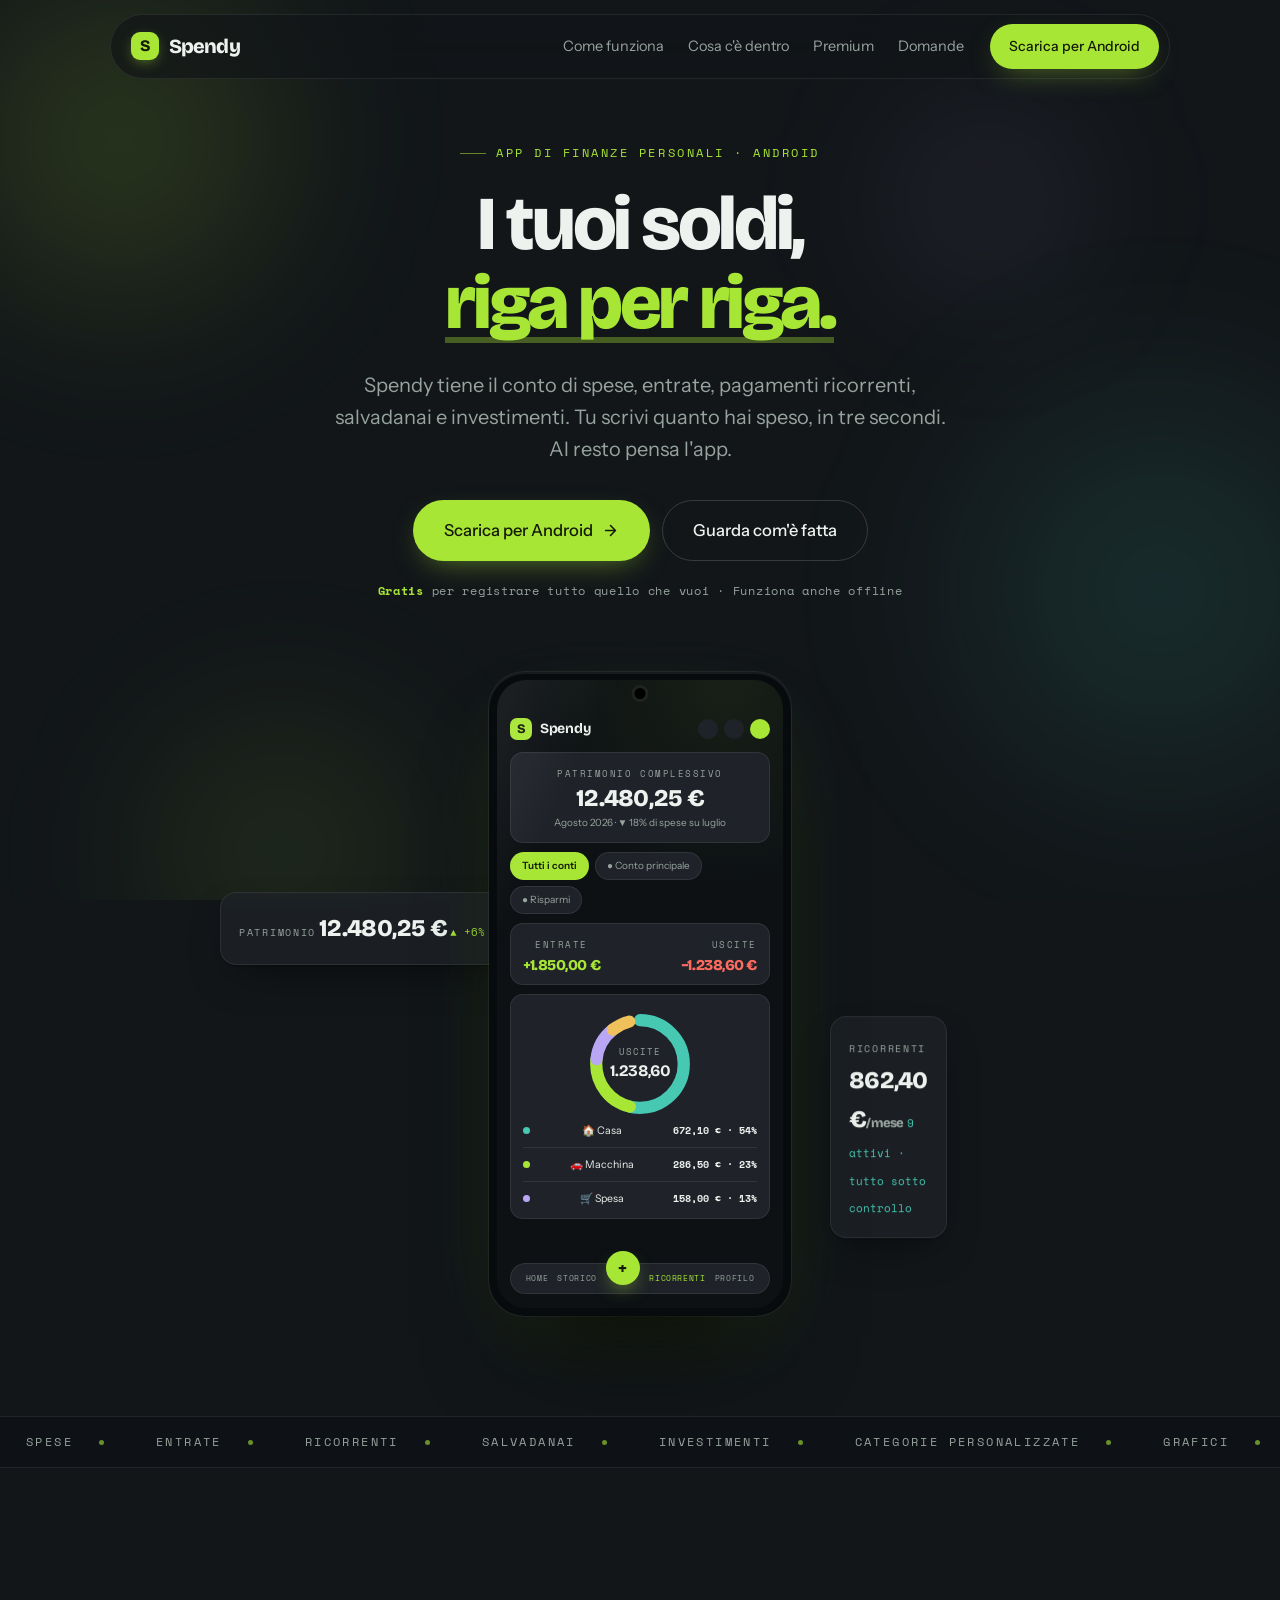
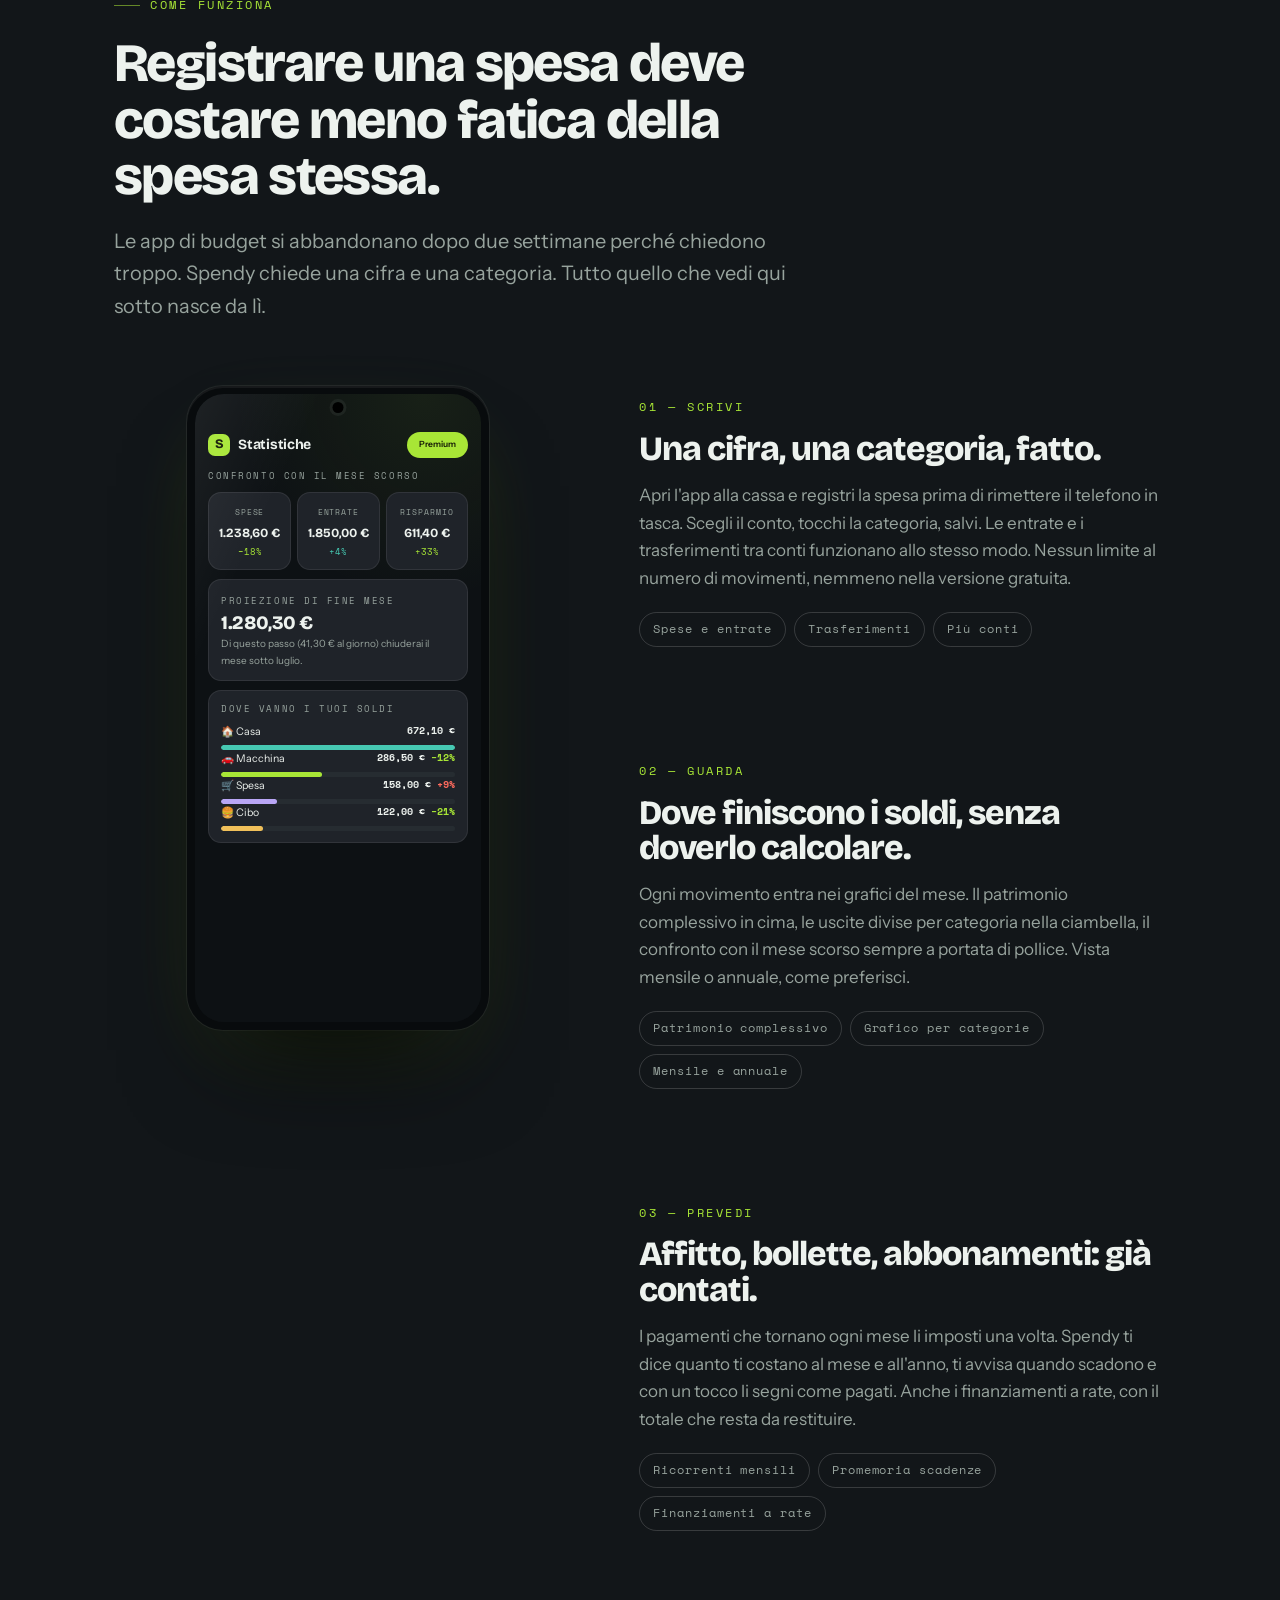
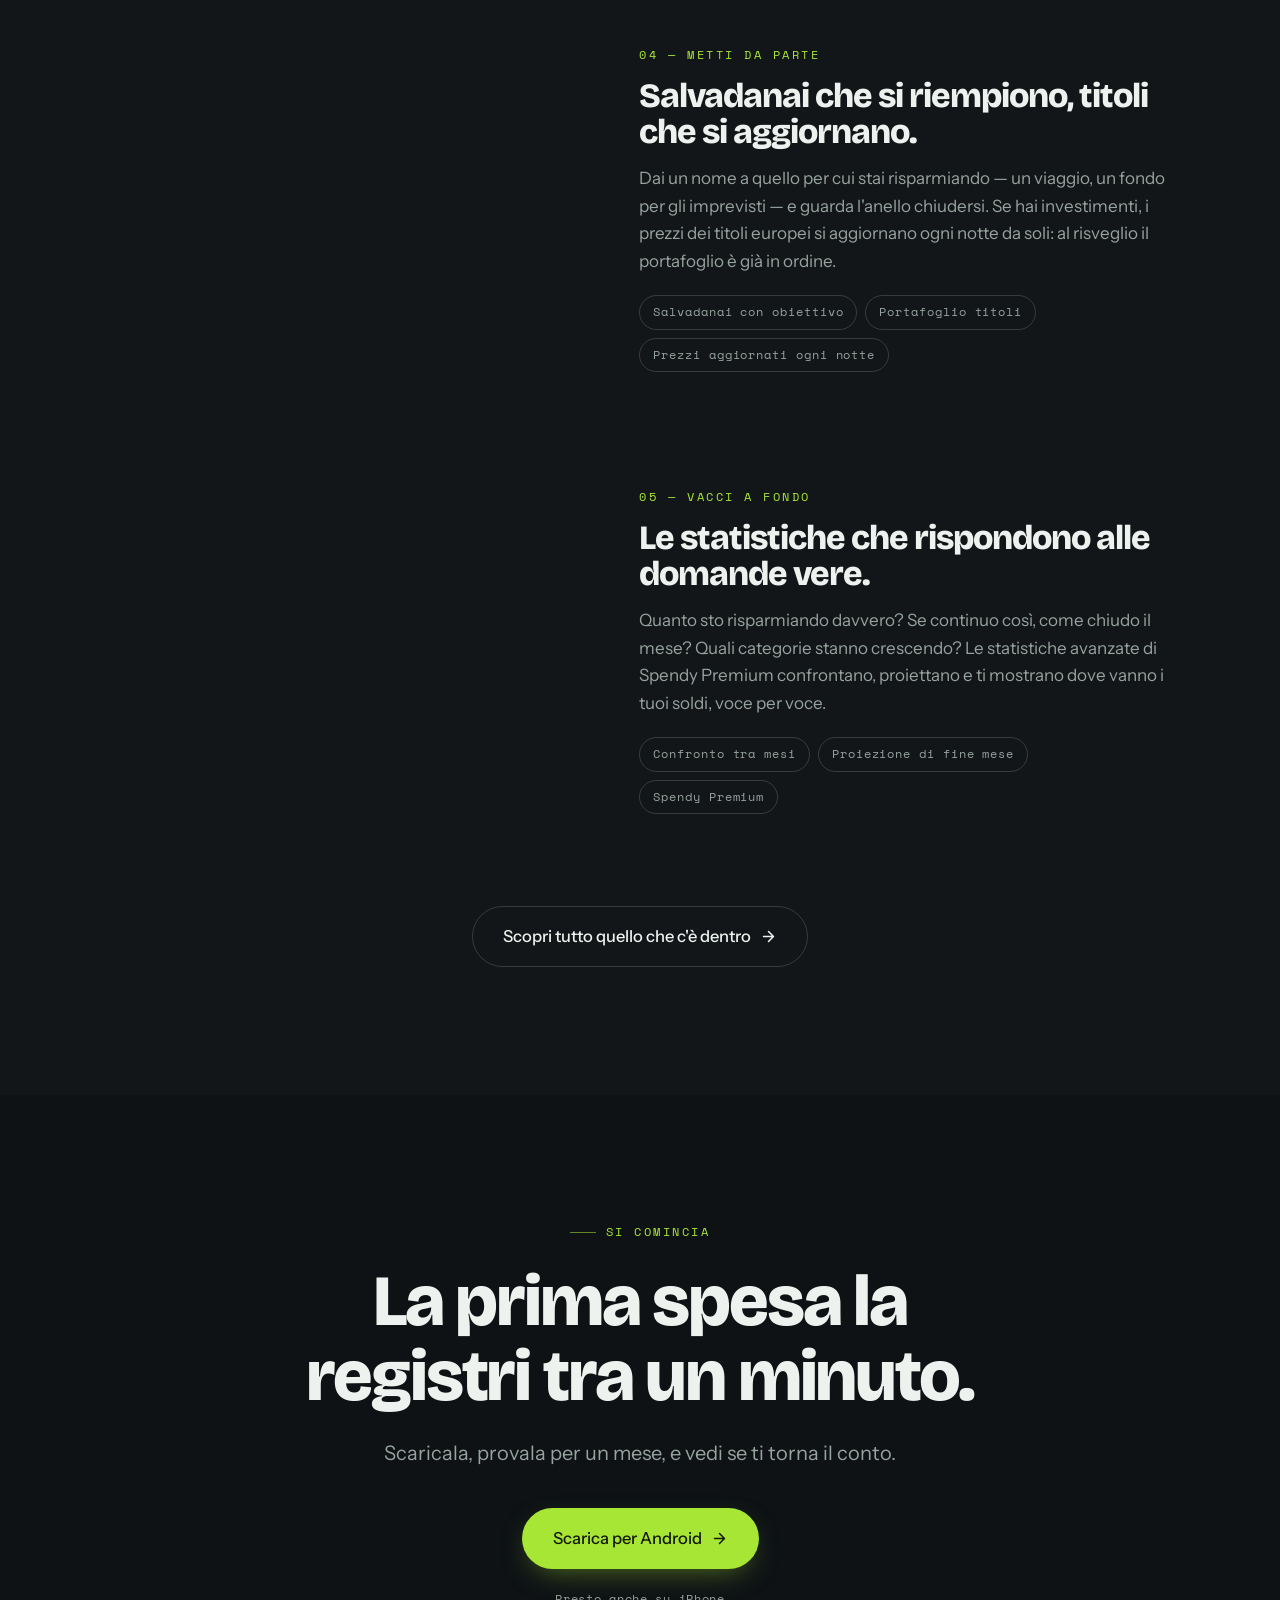
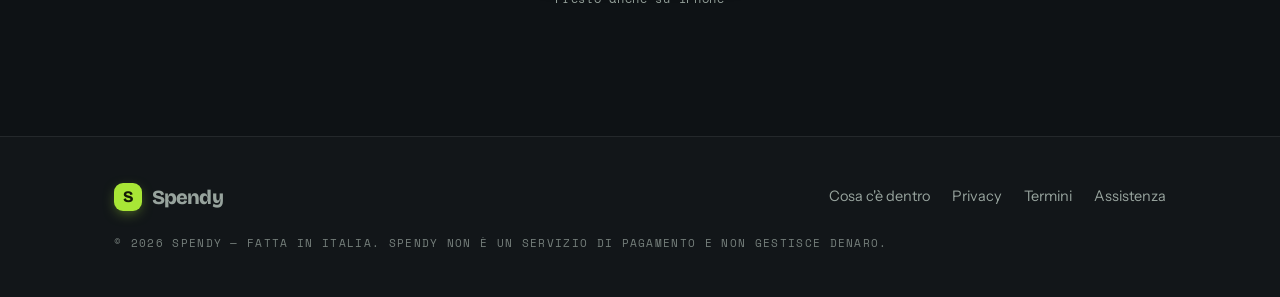
==== commit 2494589b: "Add files via upload" ====
--- a/index.html
+++ b/index.html
@@ -17,397 +17,42 @@
 <link rel="preconnect" href="https://fonts.googleapis.com">
 <link rel="preconnect" href="https://fonts.gstatic.com" crossorigin>
 <link href="https://fonts.googleapis.com/css2?family=Bricolage+Grotesque:opsz,wght@12..96,400;12..96,600;12..96,800&family=Instrument+Sans:ital,wght@0,400;0,500;1,400&family=Space+Mono:wght@400;700&display=swap" rel="stylesheet">
-<style>
-/* ============================================================
-   SPENDY — sito vetrina · tema app
-   Palette:  fondo #121619 · superficie #1F2329 · lime #A8E636
-             teal #46C8B2 · testo #EDF2EE · attenuato #97A39D
-   Caratteri: Bricolage Grotesque (titoli) · Instrument Sans (testo)
-              Space Mono (etichette, cifre piccole)
-   ============================================================ */
-
-:root{
-  --bg:#121619;
-  --bg-deep:#0D1114;
-  --card:#1F2329;
-  --card-2:#262C31;
-  --ink:#EDF2EE;
-  --soft:#97A39D;
-  --lime:#A8E636;            /* il #B6FF2E dell'app, spento quanto basta */
-  --lime-deep:#8BC526;
-  --lime-ink:#141A06;        /* testo sopra il lime */
-  --teal:#46C8B2;
-  --rosso:#FF6B5E;
-  --line:rgba(255,255,255,.08);
-  --line-strong:rgba(255,255,255,.16);
-  --shadow:0 1px 2px rgba(0,0,0,.4), 0 18px 44px -18px rgba(0,0,0,.6);
-  --r:20px;
-  --pad:clamp(20px,5vw,80px);
-  --display:"Bricolage Grotesque","Helvetica Neue",Arial,sans-serif;
-  --body:"Instrument Sans","Helvetica Neue",Arial,sans-serif;
-  --mono:"Space Mono",ui-monospace,"SFMono-Regular",Menlo,monospace;
-}
-
-*,*::before,*::after{box-sizing:border-box}
-html{-webkit-text-size-adjust:100%;scroll-behavior:smooth}
-body{
-  margin:0;
-  background:var(--bg);
-  color:var(--ink);
-  font-family:var(--body);
-  font-size:17px;
-  line-height:1.62;
-  -webkit-font-smoothing:antialiased;
-  overflow-x:hidden;
-}
-img,svg{max-width:100%;display:block}
-a{color:inherit}
-h1,h2,h3,h4{font-family:var(--display);font-weight:800;letter-spacing:-.03em;line-height:1.04;margin:0}
-p{margin:0}
-::selection{background:var(--lime);color:var(--lime-ink)}
-
-.wrap{width:min(1180px,100%);margin-inline:auto;padding-inline:var(--pad);position:relative;z-index:1}
-.eyebrow{
-  font-family:var(--mono);font-size:11.5px;letter-spacing:.22em;text-transform:uppercase;
-  color:var(--lime);display:flex;align-items:center;gap:10px;margin-bottom:22px;
-}
-.eyebrow::before{content:"";width:26px;height:1px;background:var(--lime);opacity:.55;flex:none}
-.lede{font-size:clamp(17px,2.1vw,20px);color:var(--soft);max-width:56ch}
-
-/* ---------- barra avanzamento lettura ---------- */
-.progress{position:fixed;top:0;left:0;height:2px;width:100%;transform:scaleX(0);transform-origin:0 50%;
-  background:linear-gradient(90deg,var(--lime-deep),var(--lime));z-index:80}
-
-/* ---------- navigazione a pillola ---------- */
-.nav{position:fixed;top:14px;left:50%;transform:translateX(-50%);z-index:60;width:min(1060px,calc(100% - 24px))}
-.nav-in{display:flex;align-items:center;gap:26px;padding:9px 10px 9px 20px;border-radius:999px;
-  background:rgba(18,22,25,.68);border:1px solid var(--line);
-  backdrop-filter:blur(16px);-webkit-backdrop-filter:blur(16px);
-  transition:background .3s,border-color .3s,box-shadow .3s}
-.nav.stuck .nav-in{background:rgba(13,17,20,.85);border-color:var(--line-strong);box-shadow:0 12px 34px -16px rgba(0,0,0,.7)}
-.logo{display:flex;align-items:center;gap:10px;font-family:var(--display);font-weight:800;font-size:20px;
-  letter-spacing:-.045em;text-decoration:none}
-.logo-mark{width:28px;height:28px;border-radius:9px;background:var(--lime);display:grid;place-items:center;
-  color:var(--lime-ink);font-size:16px;font-weight:800;flex:none;box-shadow:0 4px 14px -4px rgba(168,230,54,.6)}
-.nav-links{display:flex;gap:24px;margin-left:auto;font-size:14.5px}
-.nav-links a{text-decoration:none;color:var(--soft);position:relative;padding-block:4px}
-.nav-links a::after{content:"";position:absolute;left:0;bottom:0;width:100%;height:1px;background:var(--lime);
-  transform:scaleX(0);transform-origin:100% 50%;transition:transform .35s cubic-bezier(.2,.7,.3,1)}
-.nav-links a:hover{color:var(--ink)}
-.nav-links a:hover::after{transform:scaleX(1);transform-origin:0 50%}
-
-/* ---------- bottoni ---------- */
-.btn{display:inline-flex;align-items:center;gap:9px;font-family:var(--body);font-size:15px;font-weight:500;
-  text-decoration:none;padding:13px 22px;border-radius:999px;border:1px solid transparent;cursor:pointer;
-  transition:transform .25s cubic-bezier(.2,.7,.3,1),box-shadow .25s,background .25s,color .25s;will-change:transform}
-.btn-primary{background:var(--lime);color:var(--lime-ink);box-shadow:0 10px 30px -12px rgba(168,230,54,.55)}
-.btn-primary:hover{box-shadow:0 18px 42px -14px rgba(168,230,54,.6);background:#B4F04A}
-.btn-ghost{border-color:var(--line-strong);color:var(--ink)}
-.btn-ghost:hover{background:var(--card);box-shadow:var(--shadow)}
-.btn-lg{padding:16px 30px;font-size:16.5px}
-.btn .arw{transition:transform .3s cubic-bezier(.2,.7,.3,1)}
-.btn:hover .arw{transform:translateX(4px)}
-.nav .btn{padding:10px 18px;font-size:14px}
-a:focus-visible,button:focus-visible,summary:focus-visible{outline:2.5px solid var(--lime);outline-offset:3px;border-radius:8px}
-
-/* ============================================================
-   COPERTINA — telefono 3D con bagliori
-   ============================================================ */
-.hero{position:relative;padding:clamp(120px,16vh,170px) 0 0;text-align:center;overflow:hidden}
-.beams{position:absolute;inset:0;pointer-events:none;z-index:0}
-.beam{position:absolute;border-radius:50%;filter:blur(70px);opacity:.5;will-change:transform}
-.beam-1{width:560px;height:560px;left:50%;top:-160px;margin-left:-580px;
-  background:radial-gradient(circle,rgba(168,230,54,.32),transparent 65%)}
-.beam-2{width:640px;height:640px;left:50%;top:60px;margin-left:60px;
-  background:radial-gradient(circle,rgba(70,200,178,.22),transparent 65%)}
-.beam-3{width:420px;height:420px;left:50%;top:430px;margin-left:-210px;
-  background:radial-gradient(circle,rgba(168,230,54,.16),transparent 60%)}
-/* faro che segue il mouse */
-.orb{position:absolute;width:340px;height:340px;border-radius:50%;pointer-events:none;z-index:0;
-  background:radial-gradient(circle,rgba(168,230,54,.13),transparent 62%);filter:blur(26px);
-  transform:translate(-50%,-50%);opacity:0;transition:opacity .5s ease}
-.hero:hover .orb{opacity:1}
-
-.hero-copy{position:relative;z-index:2;max-width:760px;margin-inline:auto}
-h1{font-size:clamp(42px,6.4vw,76px);letter-spacing:-.045em}
-h1 .ln{display:block;overflow:hidden}
-h1 .ln>span{display:block;transform:translateY(105%);animation:riseIn .95s cubic-bezier(.16,.9,.3,1) forwards}
-h1 .ln:nth-child(2)>span{animation-delay:.1s}
-h1 em{font-style:normal;color:var(--lime);position:relative;white-space:nowrap}
-h1 em::after{content:"";position:absolute;left:0;right:0;bottom:.06em;height:.09em;background:var(--lime);
-  opacity:.35;transform:scaleX(0);transform-origin:0 50%;animation:swipe .8s cubic-bezier(.2,.7,.3,1) .85s forwards}
-@keyframes riseIn{to{transform:translateY(0)}}
-@keyframes swipe{to{transform:scaleX(1)}}
-.hero .lede{margin:26px auto 0}
-.hero-cta{display:flex;flex-wrap:wrap;gap:12px;margin-top:34px;justify-content:center}
-.hero-note{font-family:var(--mono);font-size:12px;letter-spacing:.06em;color:var(--soft);margin-top:20px}
-.hero-note b{color:var(--lime);font-weight:700}
-
-/* palcoscenico del telefono */
-.stage{position:relative;z-index:1;margin-top:clamp(44px,6vw,72px);perspective:1600px;
-  display:flex;justify-content:center;padding-bottom:clamp(56px,8vw,100px)}
-.phone3d{position:relative;will-change:transform;transform-style:preserve-3d;animation:heroFloat 7s ease-in-out infinite}
-@keyframes heroFloat{0%,100%{translate:0 0}50%{translate:0 -10px}}
-
-/* schedine fluttuanti dietro il telefono */
-.float-card{position:absolute;top:50%;background:rgba(31,35,41,.75);border:1px solid var(--line);
-  border-radius:16px;padding:16px 18px;backdrop-filter:blur(8px);-webkit-backdrop-filter:blur(8px);
-  box-shadow:var(--shadow);text-align:left;will-change:transform;z-index:0}
-.float-card .fc-label{font-family:var(--mono);font-size:9.5px;letter-spacing:.18em;text-transform:uppercase;color:var(--soft)}
-.float-card .fc-val{font-family:var(--display);font-weight:800;font-size:24px;letter-spacing:-.03em;margin-top:5px}
-.float-card .fc-sub{font-family:var(--mono);font-size:10.5px;color:var(--lime);margin-top:3px}
-.fc-left{left:50%;margin-left:-420px;transform:translateY(-140%)}
-.fc-right{left:50%;margin-left:190px;transform:translateY(10%)}
-.fc-right .fc-sub{color:var(--teal)}
-
-/* ---------- telefono Android ---------- */
-.phone{width:302px;aspect-ratio:9/19.2;background:#080B0D;border-radius:36px;padding:8px;position:relative}
-.phone{box-shadow:0 2px 0 rgba(255,255,255,.06) inset, 0 60px 100px -40px rgba(0,0,0,.85), 0 0 0 1px rgba(255,255,255,.07), 0 30px 90px -30px rgba(168,230,54,.22)}
-.phone::before{content:"";position:absolute;top:16px;left:50%;transform:translateX(-50%);width:11px;height:11px;
-  border-radius:50%;background:#000;box-shadow:0 0 0 3px rgba(255,255,255,.05);z-index:3}
-.screen{position:relative;height:100%;border-radius:29px;overflow:hidden;background:var(--bg-deep);isolation:isolate}
-.screen::after{content:"";position:absolute;inset:0;border-radius:inherit;pointer-events:none;
-  background:linear-gradient(115deg,rgba(255,255,255,.07) 0%,transparent 22%)}
-
-/* ---------- interfaccia ricostruita ---------- */
-.ui{position:absolute;inset:0;padding:38px 13px 14px;display:flex;flex-direction:column;gap:9px;font-size:11.5px;
-  background:radial-gradient(120% 60% at 80% 0%,rgba(168,230,54,.07),transparent 55%),var(--bg-deep)}
-.ui-bar{display:flex;align-items:center;gap:8px;margin-bottom:2px}
-.ui-logo{width:22px;height:22px;border-radius:7px;background:var(--lime);display:grid;place-items:center;
-  color:var(--lime-ink);font-family:var(--display);font-weight:800;font-size:13px;flex:none}
-.ui-bar strong{font-family:var(--display);font-size:14px;letter-spacing:-.02em}
-.ui-bar .ui-ico{margin-left:auto;display:flex;gap:6px}
-.ui-ico i{width:20px;height:20px;border-radius:50%;background:var(--card);display:block}
-.ui-ico i.on{background:var(--lime)}
-.ui-card{background:var(--card);border:1px solid var(--line);border-radius:13px;padding:11px 12px}
-.ui-label{font-family:var(--mono);font-size:8.5px;letter-spacing:.18em;text-transform:uppercase;color:var(--soft)}
-.ui-big{font-family:var(--display);font-weight:800;font-size:24px;letter-spacing:-.03em;line-height:1.1;margin-top:3px}
-.ui-big small{font-size:13px;font-weight:600;color:var(--soft)}
-.ui-sub{font-size:10px;color:var(--soft);margin-top:3px}
-.chiprow{display:flex;gap:6px;flex-wrap:wrap}
-.chip{font-size:10px;padding:5px 11px;border-radius:999px;background:var(--card);border:1px solid var(--line);
-  color:var(--soft);white-space:nowrap}
-.chip.on{background:var(--lime);color:var(--lime-ink);border-color:transparent;font-weight:600}
-.ui-row{display:flex;align-items:center;gap:7px;font-size:10.5px}
-.ui-row+.ui-row{margin-top:8px;padding-top:8px;border-top:1px solid var(--line)}
-.ui-row .nm{flex:1;min-width:0;overflow:hidden;text-overflow:ellipsis;white-space:nowrap;color:var(--ink)}
-.ui-row .vl{font-family:var(--mono);font-size:10px;font-weight:700}
-.pos{color:var(--lime)} .neg{color:var(--rosso)} .tealc{color:var(--teal)}
-.dot{width:7px;height:7px;border-radius:50%;flex:none}
-
-/* barre "dove vanno i soldi" */
-.spendbar{height:5px;border-radius:99px;background:var(--card-2);overflow:hidden;margin-top:5px}
-.spendbar i{display:block;height:100%;border-radius:99px;width:0;transition:width .9s cubic-bezier(.2,.8,.3,1) .15s}
-.on-shot .spendbar i{width:var(--w)}
-
-/* ciambella */
-.donut{width:112px;margin:2px auto;position:relative}
-.donut svg{transform:rotate(-90deg)}
-.donut circle{fill:none;stroke-width:12;stroke-linecap:round;stroke-dasharray:0 999;transition:stroke-dasharray 1s cubic-bezier(.2,.8,.3,1)}
-.donut-mid{position:absolute;inset:0;display:grid;place-content:center;text-align:center;font-family:var(--mono);
-  font-size:8.5px;letter-spacing:.12em;text-transform:uppercase;color:var(--soft)}
-.donut-mid b{display:block;font-family:var(--display);font-size:16px;letter-spacing:-.03em;color:var(--ink)}
-
-/* tastierino */
-.pad{display:grid;grid-template-columns:repeat(3,1fr);gap:7px}
-.pad span{background:var(--card);border:1px solid var(--line);border-radius:11px;text-align:center;
-  padding:10px 0;font-family:var(--display);font-weight:600;font-size:15px}
-.amount-card{text-align:center;padding:14px 12px}
-.amount{font-family:var(--display);font-weight:800;font-size:27px;letter-spacing:-.02em;margin-top:4px}
-.ui-cta{background:var(--lime);color:var(--lime-ink);border-radius:12px;text-align:center;font-weight:600;
-  font-size:12px;padding:11px;margin-top:auto}
-
-/* anelli salvadanai */
-.rings{display:grid;grid-template-columns:1fr 1fr;gap:9px}
-.ring-card{background:var(--card);border:1px solid var(--line);border-radius:13px;padding:12px 8px;text-align:center}
-.ring{width:64px;height:64px;margin:0 auto 7px;position:relative}
-.ring svg{transform:rotate(-90deg)}
-.ring circle{fill:none;stroke-width:6;stroke-linecap:round}
-.ring .track{stroke:var(--card-2)}
-.ring .val{stroke:var(--lime);stroke-dasharray:0 999;transition:stroke-dasharray 1.1s cubic-bezier(.2,.8,.3,1) .2s}
-.ring b{position:absolute;inset:0;display:grid;place-content:center;font-family:var(--display);font-size:13px}
-.ring-card .nm{font-size:10.5px}
-.ring-card .ui-sub{margin-top:1px}
-
-/* pillole confronto (statistiche) */
-.trio{display:grid;grid-template-columns:repeat(3,1fr);gap:6px}
-.trio .ui-card{padding:9px 6px;text-align:center}
-.trio .ui-label{font-size:7.5px;letter-spacing:.12em}
-.trio b{font-family:var(--display);font-size:12.5px;display:block;margin-top:3px}
-.trio i{font-family:var(--mono);font-style:normal;font-size:9px;display:block;margin-top:2px}
-
-/* navigazione in basso dell'app */
-.ui-tabbar{margin-top:auto;background:var(--card);border:1px solid var(--line);border-radius:999px;
-  display:flex;justify-content:space-around;align-items:center;padding:8px 10px;font-family:var(--mono);
-  font-size:8px;letter-spacing:.08em;text-transform:uppercase;color:var(--soft)}
-.ui-tabbar b{color:var(--lime);font-weight:400}
-.ui-fab{width:34px;height:34px;border-radius:50%;background:var(--lime);color:var(--lime-ink);display:grid;
-  place-items:center;font-size:18px;font-weight:600;margin-top:-22px;box-shadow:0 8px 18px -6px rgba(168,230,54,.55)}
-
-/* ---------- striscia ---------- */
-.strip{border-block:1px solid var(--line);background:var(--bg-deep);overflow:hidden;padding:15px 0;position:relative;z-index:2}
-.marquee{display:flex;width:max-content;animation:slide 42s linear infinite}
-.marquee span{font-family:var(--mono);font-size:12px;letter-spacing:.2em;text-transform:uppercase;
-  color:var(--soft);padding-inline:26px;display:flex;align-items:center;gap:26px;white-space:nowrap}
-.marquee span::after{content:"";width:5px;height:5px;border-radius:50%;background:var(--lime);opacity:.6}
-@keyframes slide{to{transform:translateX(-50%)}}
-
-/* ---------- sezioni ---------- */
-section{position:relative}
-.sec{padding-block:clamp(72px,10vw,132px)}
-.sec-head{max-width:62ch;margin-bottom:clamp(36px,5vw,64px)}
-.sec-head h2{font-size:clamp(30px,4.4vw,54px)}
-.sec-head .lede{margin-top:20px}
-.rule{height:1px;background:repeating-linear-gradient(90deg,var(--line-strong) 0 6px,transparent 6px 12px)}
-
-/* ---------- come funziona: telefono fisso ---------- */
-.feat{display:grid;grid-template-columns:.92fr 1.08fr;gap:clamp(32px,6vw,90px);align-items:start}
-.phone-col{position:sticky;top:110px;display:flex;justify-content:center}
-.shot{position:absolute;inset:0;opacity:0;transform:translateY(14px) scale(.985);
-  transition:opacity .5s ease,transform .5s cubic-bezier(.2,.7,.3,1);pointer-events:none}
-.shot.on-shot{opacity:1;transform:none}
-.steps{display:flex;flex-direction:column;gap:clamp(56px,9vw,120px);padding-block:12px}
-.step{max-width:50ch}
-.step .num{font-family:var(--mono);font-size:11.5px;letter-spacing:.22em;color:var(--lime);display:block;margin-bottom:14px}
-.step h3{font-size:clamp(24px,3.1vw,34px);margin-bottom:16px}
-.step p{color:var(--soft)}
-.step ul{list-style:none;margin:20px 0 0;padding:0;display:flex;flex-wrap:wrap;gap:8px}
-.step li{font-family:var(--mono);font-size:11.5px;letter-spacing:.08em;padding:7px 13px;border:1px solid var(--line-strong);
-  border-radius:999px;color:var(--soft)}
-
-/* ---------- bento con faro sotto il cursore ---------- */
-.bento{display:grid;grid-template-columns:repeat(6,1fr);gap:14px}
-.tile{--mx:50%;--my:50%;
-  background:var(--card);border:1px solid var(--line);border-radius:var(--r);padding:26px;grid-column:span 2;
-  transition:transform .35s cubic-bezier(.2,.7,.3,1),border-color .35s;position:relative;overflow:hidden}
-.tile::before{content:"";position:absolute;inset:0;border-radius:inherit;opacity:0;transition:opacity .4s;
-  background:radial-gradient(260px circle at var(--mx) var(--my),rgba(168,230,54,.10),transparent 65%);pointer-events:none}
-.tile:hover{transform:translateY(-4px);border-color:var(--line-strong)}
-.tile:hover::before{opacity:1}
-.tile.wide{grid-column:span 3}
-.tile h3{font-size:20px;margin-bottom:10px}
-.tile p{font-size:15px;color:var(--soft)}
-.tile .ico{width:34px;height:34px;margin-bottom:16px;color:var(--lime)}
-.tile-note{font-family:var(--mono);font-size:10.5px;letter-spacing:.16em;text-transform:uppercase;color:var(--lime);
-  margin-top:16px;display:block}
-
-/* ---------- Spendy Premium ---------- */
-.deep{background:var(--bg-deep);position:relative;overflow:hidden}
-.deep::before{content:"";position:absolute;top:-30%;left:50%;width:900px;height:700px;transform:translateX(-50%);
-  background:radial-gradient(ellipse,rgba(168,230,54,.10),transparent 65%);pointer-events:none}
-.plans{display:grid;grid-template-columns:1fr 1fr;gap:16px;margin-top:8px}
-.plan{--mx:50%;--my:50%;position:relative;overflow:hidden;
-  background:var(--card);border:1px solid var(--line);border-radius:var(--r);padding:clamp(24px,3vw,34px)}
-.plan::before{content:"";position:absolute;inset:0;border-radius:inherit;opacity:0;transition:opacity .4s;
-  background:radial-gradient(320px circle at var(--mx) var(--my),rgba(168,230,54,.09),transparent 65%);pointer-events:none}
-.plan:hover::before{opacity:1}
-.plan.pro{border-color:rgba(168,230,54,.4);background:linear-gradient(180deg,rgba(168,230,54,.07),var(--card) 55%)}
-.plan-tag{font-family:var(--mono);font-size:11px;letter-spacing:.2em;text-transform:uppercase;color:var(--soft)}
-.plan.pro .plan-tag{color:var(--lime)}
-.plan h3{font-size:clamp(23px,2.6vw,30px);margin:12px 0 6px}
-.plan .price{font-family:var(--mono);font-size:13px;color:var(--soft);margin-bottom:22px}
-.plan ul{list-style:none;margin:0;padding:0;display:flex;flex-direction:column;gap:11px}
-.plan li{display:flex;gap:11px;font-size:15.5px;color:#C7D2CB;line-height:1.5}
-.plan li svg{flex:none;margin-top:3px;width:16px;height:16px;color:var(--lime)}
-.plan .btn{margin-top:26px;position:relative;z-index:1}
-.grandfather{margin-top:26px;font-size:14.5px;color:var(--soft);display:flex;gap:11px;align-items:flex-start}
-.grandfather svg{flex:none;margin-top:3px;color:var(--lime)}
-
-/* ---------- privacy ---------- */
-.priv{display:grid;grid-template-columns:repeat(3,1fr);gap:14px;margin-top:8px}
-.priv-card{border:1px solid var(--line);border-radius:var(--r);padding:26px;background:var(--card)}
-.priv-card h3{font-size:18px;margin-bottom:9px}
-.priv-card p{font-size:15px;color:var(--soft)}
-
-/* ---------- faq ---------- */
-.faq{border-top:1px solid var(--line)}
-details{border-bottom:1px solid var(--line)}
-summary{list-style:none;cursor:pointer;padding:24px 44px 24px 0;position:relative;
-  font-family:var(--display);font-weight:600;font-size:clamp(18px,2.2vw,22px);letter-spacing:-.02em}
-summary::-webkit-details-marker{display:none}
-summary::after{content:"";position:absolute;right:8px;top:50%;width:13px;height:13px;
-  border-right:1.8px solid var(--lime);border-bottom:1.8px solid var(--lime);
-  transform:translateY(-70%) rotate(45deg);transition:transform .35s cubic-bezier(.2,.7,.3,1)}
-details[open] summary::after{transform:translateY(-30%) rotate(-135deg)}
-details .ans{padding:0 12% 28px 0;color:var(--soft);animation:fadeUp .45s ease}
-@keyframes fadeUp{from{opacity:0;transform:translateY(-6px)}to{opacity:1;transform:none}}
-
-/* ---------- chiusura ---------- */
-.close{text-align:center}
-.close h2{font-size:clamp(34px,6vw,72px);max-width:16ch;margin-inline:auto}
-.close .hero-cta{justify-content:center;margin-top:38px}
-.close .lede{margin:24px auto 0;text-align:center}
-
-/* ---------- piè di pagina ---------- */
-footer{border-top:1px solid var(--line);padding-block:44px;font-size:14.5px;color:var(--soft)}
-.foot-in{display:flex;flex-wrap:wrap;gap:22px;align-items:center;justify-content:space-between}
-.foot-links{display:flex;flex-wrap:wrap;gap:22px}
-.foot-links a{text-decoration:none}
-.foot-links a:hover{color:var(--ink);text-decoration:underline;text-underline-offset:4px}
-.foot-note{font-family:var(--mono);font-size:11px;letter-spacing:.12em;text-transform:uppercase;width:100%;opacity:.75}
-
-/* ---------- comparsa allo scorrimento ---------- */
-.rv{opacity:0;transform:translateY(20px);transition:opacity .75s ease,transform .75s cubic-bezier(.2,.7,.3,1)}
-.rv.in{opacity:1;transform:none}
-.rv-d1{transition-delay:.08s}.rv-d2{transition-delay:.16s}.rv-d3{transition-delay:.24s}
-
-/* ---------- schermi piccoli ---------- */
-@media (max-width:980px){
-  .feat{grid-template-columns:1fr;gap:44px}
-  .phone-col{position:relative;top:0}
-  .steps{gap:52px}
-  .bento{grid-template-columns:repeat(2,1fr)}
-  .tile,.tile.wide{grid-column:span 1}
-  .plans{grid-template-columns:1fr}
-  .priv{grid-template-columns:1fr}
-  .fc-left{margin-left:0;left:6px;transform:translateY(-190%) scale(.85)}
-  .fc-right{margin-left:0;left:auto;right:6px;transform:translateY(60%) scale(.85)}
-}
-@media (max-width:640px){
-  body{font-size:16.5px}
-  .nav-links{display:none}
-  .nav-in{gap:14px}
-  .nav .btn{margin-left:auto}
-  .bento{grid-template-columns:1fr}
-  .hero-cta .btn{width:100%;justify-content:center}
-  .phone{width:min(268px,74vw)}
-  .float-card{display:none}
-  details .ans{padding-right:0}
-}
-
-@media (prefers-reduced-motion:reduce){
-  *,*::before,*::after{animation-duration:.001ms!important;animation-iteration-count:1!important;
-    transition-duration:.001ms!important;scroll-behavior:auto!important}
-  h1 .ln>span{transform:none}
-  .rv{opacity:1;transform:none}
-  .orb{display:none}
-}
-</style>
+<link rel="stylesheet" href="assets/stile.css">
 </head>
-<body>
+<body id="top">
 <div class="progress" id="progress"></div>
+
+<!-- bolle di colore che vagano su tutto il sito -->
+<div class="bubbles" aria-hidden="true">
+  <div class="blob b1"></div>
+  <div class="blob b2"></div>
+  <div class="blob b3"></div>
+  <div class="blob b4"></div>
+</div>
 
 <!-- ===================== NAVIGAZIONE ===================== -->
 <nav class="nav" id="nav">
   <div class="nav-in">
-    <a class="logo" href="#top"><span class="logo-mark">S</span>Spendy</a>
+    <a class="logo" href="index.html"><span class="logo-mark">S</span>Spendy</a>
     <div class="nav-links">
       <a href="#come-funziona">Come funziona</a>
-      <a href="#dentro">Cosa c'è dentro</a>
-      <a href="#premium">Premium</a>
-      <a href="#domande">Domande</a>
+      <a href="funzioni.html">Cosa c'è dentro</a>
+      <a href="funzioni.html#premium">Premium</a>
+      <a href="funzioni.html#domande">Domande</a>
     </div>
     <a class="btn btn-primary" href="#" data-link="android">Scarica per Android</a>
+    <button class="burger" id="burger" aria-label="Apri il menu" aria-expanded="false"><i></i></button>
+  </div>
+  <div class="nav-panel">
+    <a href="#come-funziona">Come funziona</a>
+    <a href="funzioni.html">Cosa c'è dentro</a>
+    <a href="funzioni.html#premium">Premium</a>
+    <a href="funzioni.html#domande">Domande</a>
   </div>
 </nav>
 
 <!-- ===================== COPERTINA ===================== -->
-<header class="hero" id="top">
-  <div class="beams" aria-hidden="true">
-    <div class="beam beam-1" data-px="26"></div>
-    <div class="beam beam-2" data-px="-34"></div>
-    <div class="beam beam-3" data-px="16"></div>
-  </div>
+<header class="hero">
   <div class="orb" id="orb" aria-hidden="true"></div>
 
   <div class="wrap hero-copy">
@@ -439,7 +84,6 @@
 
       <div class="phone" aria-hidden="true">
         <div class="screen">
-          <!-- schermata principale nella copertina -->
           <div class="ui">
             <div class="ui-bar"><span class="ui-logo">S</span><strong>Spendy</strong><span class="ui-ico"><i></i><i></i><i class="on"></i></span></div>
             <div class="ui-card">
@@ -449,7 +93,7 @@
             </div>
             <div class="chiprow"><span class="chip on">Tutti i conti</span><span class="chip">● Conto principale</span><span class="chip">● Risparmi</span></div>
             <div class="ui-card" style="display:flex;gap:10px;justify-content:space-between">
-              <div><span class="ui-label">Entrate</span><div class="ui-big" style="font-size:15px" ><span class="pos">+1.850,00 €</span></div></div>
+              <div><span class="ui-label">Entrate</span><div class="ui-big" style="font-size:15px"><span class="pos">+1.850,00 €</span></div></div>
               <div style="text-align:right"><span class="ui-label">Uscite</span><div class="ui-big" style="font-size:15px"><span class="neg">−1.238,60 €</span></div></div>
             </div>
             <div class="ui-card">
@@ -638,6 +282,7 @@
 
           </div>
         </div>
+        <p class="swipe-hint" aria-hidden="true">← Sfoglia le schede qui sotto →</p>
       </div>
 
       <div class="steps">
@@ -677,157 +322,9 @@
         </article>
       </div>
     </div>
-  </div>
-</section>
-
-<!-- ===================== COSA C'È DENTRO ===================== -->
-<section class="sec" id="dentro">
-  <div class="wrap">
-    <div class="rule rv" style="margin-bottom:clamp(48px,7vw,88px)"></div>
-    <div class="sec-head rv">
-      <p class="eyebrow">Cosa c'è dentro</p>
-      <h2>Le cose che non si notano, finché non mancano.</h2>
-    </div>
-
-    <div class="bento">
-      <div class="tile wide rv">
-        <svg class="ico" aria-hidden="true" viewBox="0 0 24 24" fill="none" stroke="currentColor" stroke-width="1.6" stroke-linecap="round" stroke-linejoin="round"><path d="M3 8a9 4 0 1 0 18 0A9 4 0 1 0 3 8"/><path d="M3 8v8c0 2.2 4 4 9 4s9-1.8 9-4V8"/><path d="M3 12c0 2.2 4 4 9 4s9-1.8 9-4"/></svg>
-        <h3>I dati restano sul telefono</h3>
-        <p>Spendy salva tutto in locale e funziona anche in aereo o in cantina. Se vuoi ritrovare i tuoi movimenti su un altro dispositivo, accedi con Google e la sincronizzazione si attiva. Se non vuoi, non serve nessun account.</p>
-        <span class="tile-note">Locale · Sincronizzazione facoltativa</span>
-      </div>
-
-      <div class="tile wide rv rv-d1">
-        <svg class="ico" aria-hidden="true" viewBox="0 0 24 24" fill="none" stroke="currentColor" stroke-width="1.6" stroke-linecap="round" stroke-linejoin="round"><path d="M12 3v13"/><path d="m7 11 5 5 5-5"/><path d="M4 21h16"/></svg>
-        <h3>Porti dentro i tuoi dati, e li porti via</h3>
-        <p>Hai già uno storico di movimenti in un file? Lo importi e riparti da lì. E in qualsiasi momento esporti tutto: il rapporto PDF è gratuito, con Premium anche Excel e CSV. I tuoi dati non restano mai in ostaggio.</p>
-        <span class="tile-note">Import · PDF gratis · Excel con Premium</span>
-      </div>
-
-      <div class="tile rv">
-        <svg class="ico" aria-hidden="true" viewBox="0 0 24 24" fill="none" stroke="currentColor" stroke-width="1.6" stroke-linecap="round" stroke-linejoin="round"><circle cx="12" cy="12" r="4"/><path d="M12 2v3M12 19v3M2 12h3M19 12h3M4.9 4.9l2.1 2.1M17 17l2.1 2.1M19.1 4.9L17 7M7 17l-2.1 2.1"/></svg>
-        <h3>Scura e chiara</h3>
-        <p>Due temi curati uno per uno, non uno l'inversione dell'altro. Cambi quando vuoi.</p>
-      </div>
-
-      <div class="tile rv rv-d1">
-        <svg class="ico" aria-hidden="true" viewBox="0 0 24 24" fill="none" stroke="currentColor" stroke-width="1.6" stroke-linecap="round" stroke-linejoin="round"><path d="M2 12h4l3-8 4 16 3-8h6"/></svg>
-        <h3>Prezzi veri, ogni notte</h3>
-        <p>Le quotazioni del portafoglio arrivano da fonti di mercato e si aggiornano da sole. Se un dato manca, l'app te lo dice: niente numeri inventati.</p>
-      </div>
-
-      <div class="tile rv rv-d2">
-        <svg class="ico" aria-hidden="true" viewBox="0 0 24 24" fill="none" stroke="currentColor" stroke-width="1.6" stroke-linecap="round" stroke-linejoin="round"><path d="M5 12.5 10 17l9-10"/></svg>
-        <h3>Funziona offline</h3>
-        <p>In metropolitana, in volo, all'estero senza dati: registri lo stesso. Alla prima connessione si allinea da sola.</p>
-      </div>
-    </div>
-  </div>
-</section>
-
-<!-- ===================== SPENDY PREMIUM ===================== -->
-<section class="sec deep" id="premium">
-  <div class="wrap">
-    <div class="sec-head rv">
-      <p class="eyebrow">Spendy Premium</p>
-      <h2>Spendy funziona per intero senza pagare niente.</h2>
-      <p class="lede">Premium è per chi vuole andare più a fondo. Se non lo attivi, l'app resta quella completa che usi ogni giorno — nessuna schermata bloccata a metà.</p>
-    </div>
-
-    <div class="plans">
-      <div class="plan rv">
-        <span class="plan-tag">Gratis</span>
-        <h3>Tutti i giorni</h3>
-        <p class="price">Per sempre, senza account obbligatorio</p>
-        <ul>
-          <li><svg aria-hidden="true" viewBox="0 0 24 24" fill="none" stroke="currentColor" stroke-width="2.6" stroke-linecap="round" stroke-linejoin="round"><path d="m4 12 5 5L20 6"/></svg>Movimenti illimitati: spese, entrate, trasferimenti</li>
-          <li><svg aria-hidden="true" viewBox="0 0 24 24" fill="none" stroke="currentColor" stroke-width="2.6" stroke-linecap="round" stroke-linejoin="round"><path d="m4 12 5 5L20 6"/></svg>Grafici e riepiloghi del mese</li>
-          <li><svg aria-hidden="true" viewBox="0 0 24 24" fill="none" stroke="currentColor" stroke-width="2.6" stroke-linecap="round" stroke-linejoin="round"><path d="m4 12 5 5L20 6"/></svg>Categorie già pronte</li>
-          <li><svg aria-hidden="true" viewBox="0 0 24 24" fill="none" stroke="currentColor" stroke-width="2.6" stroke-linecap="round" stroke-linejoin="round"><path d="m4 12 5 5L20 6"/></svg>Tema scuro e chiaro</li>
-          <li><svg aria-hidden="true" viewBox="0 0 24 24" fill="none" stroke="currentColor" stroke-width="2.6" stroke-linecap="round" stroke-linejoin="round"><path d="m4 12 5 5L20 6"/></svg>Rapporto PDF e importazione dati</li>
-          <li><svg aria-hidden="true" viewBox="0 0 24 24" fill="none" stroke="currentColor" stroke-width="2.6" stroke-linecap="round" stroke-linejoin="round"><path d="m4 12 5 5L20 6"/></svg>Funziona offline</li>
-        </ul>
-        <a class="btn btn-ghost" href="#scarica">Inizia da qui</a>
-      </div>
-
-      <div class="plan pro rv rv-d1">
-        <span class="plan-tag">Spendy Premium</span>
-        <h3>Quando vuoi vederci chiaro</h3>
-        <p class="price">Prezzo indicato nell'app</p>
-        <ul>
-          <li><svg aria-hidden="true" viewBox="0 0 24 24" fill="none" stroke="currentColor" stroke-width="2.6" stroke-linecap="round" stroke-linejoin="round"><path d="m4 12 5 5L20 6"/></svg><span><b>Radar abbonamenti</b> — legge dodici mesi di movimenti e ti dice quali pagamenti si ripetono, quali non avevi registrato e a quali è aumentato il prezzo</span></li>
-          <li><svg aria-hidden="true" viewBox="0 0 24 24" fill="none" stroke="currentColor" stroke-width="2.6" stroke-linecap="round" stroke-linejoin="round"><path d="m4 12 5 5L20 6"/></svg><span><b>Statistiche avanzate</b> — confronto tra mesi, proiezione di fine mese, tasso di risparmio, patrimonio nel tempo, spese fisse contro variabili, la tua inflazione personale</span></li>
-          <li><svg aria-hidden="true" viewBox="0 0 24 24" fill="none" stroke="currentColor" stroke-width="2.6" stroke-linecap="round" stroke-linejoin="round"><path d="m4 12 5 5L20 6"/></svg><span><b>Esportazione in Excel e CSV</b> per lavorarci fuori dall'app</span></li>
-          <li><svg aria-hidden="true" viewBox="0 0 24 24" fill="none" stroke="currentColor" stroke-width="2.6" stroke-linecap="round" stroke-linejoin="round"><path d="m4 12 5 5L20 6"/></svg><span>Più conti, più ricorrenti, più salvadanai e categorie personalizzate senza limite</span></li>
-        </ul>
-        <a class="btn btn-primary" href="#scarica">Prova prima l'app</a>
-      </div>
-    </div>
-
-    <p class="grandfather rv rv-d2">
-      <svg aria-hidden="true" width="19" height="19" viewBox="0 0 24 24" fill="none" stroke="currentColor" stroke-width="1.8" stroke-linecap="round" stroke-linejoin="round"><path d="M12 2v6M8 4l4 4 4-4"/><rect x="4" y="9" width="16" height="12" rx="3"/></svg>
-      Se hai inserito dati con Premium attivo e poi smetti, quei dati restano dove sono. Spendy non cancella niente di tuo, mai.
-    </p>
-  </div>
-</section>
-
-<!-- ===================== PRIVACY ===================== -->
-<section class="sec" id="dati">
-  <div class="wrap">
-    <div class="sec-head rv">
-      <p class="eyebrow">I tuoi dati</p>
-      <h2>Nessuno guarda quanto spendi.</h2>
-      <p class="lede">Spendy non vende dati, non mostra pubblicità e non chiede l'accesso al tuo conto corrente. Quello che scrivi serve a te.</p>
-    </div>
-    <div class="priv">
-      <div class="priv-card rv">
-        <h3>Sul tuo dispositivo</h3>
-        <p>I movimenti sono salvati nella memoria del telefono. Senza sincronizzazione, non escono da lì.</p>
-      </div>
-      <div class="priv-card rv rv-d1">
-        <h3>La sincronizzazione la scegli tu</h3>
-        <p>Se accedi con Google, i dati vengono copiati su un archivio cifrato in transito per ritrovarli su altri dispositivi. È una scelta, non un requisito.</p>
-      </div>
-      <div class="priv-card rv rv-d2">
-        <h3>Nessuna connessione bancaria</h3>
-        <p>Spendy non si collega alla tua banca e non chiede credenziali. Registri tu, quando vuoi.</p>
-      </div>
-    </div>
-  </div>
-</section>
-
-<!-- ===================== DOMANDE ===================== -->
-<section class="sec" id="domande">
-  <div class="wrap">
-    <div class="sec-head rv">
-      <p class="eyebrow">Domande</p>
-      <h2>Quello che si chiede prima di installare.</h2>
-    </div>
-    <div class="faq rv">
-      <details>
-        <summary>Devo pagare per usarla?</summary>
-        <div class="ans">No. Registrare spese ed entrate, vedere i grafici, esportare il PDF e usare l'app offline è gratuito e senza scadenza. Spendy Premium aggiunge funzioni in più, facoltative.</div>
-      </details>
-      <details>
-        <summary>Serve un account?</summary>
-        <div class="ans">Solo se vuoi ritrovare i tuoi dati su più dispositivi. Altrimenti apri l'app e inizi a scrivere: nessuna registrazione, nessuna email.</div>
-      </details>
-      <details>
-        <summary>Funziona senza internet?</summary>
-        <div class="ans">Sì. Registri anche offline; alla prima connessione, se hai attivato la sincronizzazione, l'app si allinea da sola.</div>
-      </details>
-      <details>
-        <summary>Si collega alla mia banca?</summary>
-        <div class="ans">No. I movimenti li inserisci tu. È una scelta precisa: niente credenziali bancarie, niente permessi da concedere a terzi.</div>
-      </details>
-      <details>
-        <summary>C'è su iPhone?</summary>
-        <div class="ans">Per ora Spendy è disponibile per Android. La versione per iPhone è in programma: appena arriva lo scriviamo qui.</div>
-      </details>
-      <details>
-        <summary>Posso portare via i miei dati?</summary>
-        <div class="ans">Sempre. Il rapporto PDF è incluso nella versione gratuita, e con Spendy Premium esporti tutto in Excel o CSV.</div>
-      </details>
+
+    <div class="hero-cta rv" style="margin-top:clamp(48px,7vw,80px)">
+      <a class="btn btn-ghost btn-lg" href="funzioni.html">Scopri tutto quello che c'è dentro <svg class="arw" aria-hidden="true" width="17" height="17" viewBox="0 0 24 24" fill="none" stroke="currentColor" stroke-width="2.2" stroke-linecap="round" stroke-linejoin="round"><path d="M5 12h13M12 5l7 7-7 7"/></svg></a>
     </div>
   </div>
 </section>
@@ -848,8 +345,9 @@
 <!-- ===================== PIÈ DI PAGINA ===================== -->
 <footer>
   <div class="wrap foot-in">
-    <a class="logo" href="#top"><span class="logo-mark">S</span>Spendy</a>
+    <a class="logo" href="index.html"><span class="logo-mark">S</span>Spendy</a>
     <div class="foot-links">
+      <a href="funzioni.html">Cosa c'è dentro</a>
       <a href="privacy.html">Privacy</a>
       <a href="termini.html">Termini</a>
       <a href="mailto:INDIRIZZO@EMAIL.IT" data-link="email">Assistenza</a>
@@ -858,185 +356,6 @@
   </div>
 </footer>
 
-<script>
-(function(){
-  "use strict";
-  function mq(q){
-    try { return !!(window.matchMedia && window.matchMedia(q).matches); }
-    catch (e) { return false; }
-  }
-  var reduce = mq('(prefers-reduced-motion: reduce)');
-  var fine = mq('(hover:hover) and (pointer:fine)');
-
-  /* anno corrente nel piè di pagina */
-  var anno = document.getElementById('anno');
-  if (anno) anno.textContent = new Date().getFullYear();
-
-  /* barra di avanzamento + stato della navigazione */
-  var bar = document.getElementById('progress');
-  var nav = document.getElementById('nav');
-  var ticking = false;
-  function onScroll(){
-    if (ticking) return;
-    ticking = true;
-    requestAnimationFrame(function(){
-      var h = document.documentElement.scrollHeight - window.innerHeight;
-      var p = h > 0 ? Math.min(window.scrollY / h, 1) : 0;
-      if (bar) bar.style.transform = 'scaleX(' + p + ')';
-      if (nav) nav.classList.toggle('stuck', window.scrollY > 12);
-      ticking = false;
-    });
-  }
-  window.addEventListener('scroll', onScroll, {passive:true});
-  onScroll();
-
-  /* comparsa degli elementi allo scorrimento */
-  var revealables = document.querySelectorAll('.rv');
-  if ('IntersectionObserver' in window && !reduce){
-    var io = new IntersectionObserver(function(entries){
-      entries.forEach(function(e){
-        if (e.isIntersecting){ e.target.classList.add('in'); io.unobserve(e.target); }
-      });
-    }, {rootMargin:'0px 0px -12% 0px', threshold:0.12});
-    revealables.forEach(function(el){ io.observe(el); });
-  } else {
-    revealables.forEach(function(el){ el.classList.add('in'); });
-  }
-
-  /* ----- telefono 3D nella copertina: inclinazione + parallasse ----- */
-  var stage = document.getElementById('stage');
-  var phone3d = document.getElementById('phone3d');
-  var hero = document.querySelector('.hero');
-  var parallaxEls = document.querySelectorAll('[data-px]');
-  var orb = document.getElementById('orb');
-  if (hero && phone3d && fine && !reduce){
-    var tx = 0, ty = 0, cx = 0, cy = 0, raf = null;
-    function loop(){
-      cx += (tx - cx) * .08;
-      cy += (ty - cy) * .08;
-      phone3d.style.transform = 'rotateY(' + (cx * 12).toFixed(2) + 'deg) rotateX(' + (-cy * 9).toFixed(2) + 'deg)';
-      parallaxEls.forEach(function(el){
-        var f = parseFloat(el.getAttribute('data-px')) || 0;
-        el.style.translate = (cx * f).toFixed(1) + 'px ' + (cy * f * .6).toFixed(1) + 'px';
-      });
-      if (Math.abs(tx - cx) > .001 || Math.abs(ty - cy) > .001) raf = requestAnimationFrame(loop);
-      else raf = null;
-    }
-    hero.addEventListener('mousemove', function(ev){
-      var r = hero.getBoundingClientRect();
-      tx = (ev.clientX - r.left) / r.width - .5;
-      ty = (ev.clientY - r.top) / r.height - .5;
-      if (orb){
-        orb.style.left = (ev.clientX - r.left) + 'px';
-        orb.style.top = (ev.clientY - r.top) + 'px';
-      }
-      if (!raf) raf = requestAnimationFrame(loop);
-    });
-    hero.addEventListener('mouseleave', function(){
-      tx = 0; ty = 0;
-      if (!raf) raf = requestAnimationFrame(loop);
-    });
-  }
-
-  /* ----- bottoni magnetici ----- */
-  if (fine && !reduce){
-    document.querySelectorAll('.magnetic').forEach(function(btn){
-      btn.addEventListener('mousemove', function(ev){
-        var r = btn.getBoundingClientRect();
-        var x = (ev.clientX - r.left) / r.width - .5;
-        var y = (ev.clientY - r.top) / r.height - .5;
-        btn.style.transform = 'translate(' + (x * 8).toFixed(1) + 'px,' + (y * 6).toFixed(1) + 'px)';
-      });
-      btn.addEventListener('mouseleave', function(){ btn.style.transform = ''; });
-    });
-  }
-
-  /* ----- faro sotto il cursore nelle schede ----- */
-  if (fine){
-    document.querySelectorAll('.tile, .plan').forEach(function(card){
-      card.addEventListener('mousemove', function(ev){
-        var r = card.getBoundingClientRect();
-        card.style.setProperty('--mx', (ev.clientX - r.left) + 'px');
-        card.style.setProperty('--my', (ev.clientY - r.top) + 'px');
-      });
-    });
-  }
-
-  /* ----- disegno di ciambelle e anelli ----- */
-  function drawShapes(scope){
-    scope.querySelectorAll('.arc').forEach(function(c){
-      var dash = c.getAttribute('data-dash');
-      var off = c.getAttribute('data-offset');
-      if (off) c.style.strokeDashoffset = off;
-      c.style.strokeDasharray = '0 999';
-      requestAnimationFrame(function(){
-        setTimeout(function(){ c.style.strokeDasharray = dash + ' 999'; }, 60);
-      });
-    });
-    scope.querySelectorAll('.ring .val').forEach(function(c){
-      var p = parseFloat(c.getAttribute('data-p')) || 0;
-      var circ = 2 * Math.PI * 26;
-      c.style.strokeDasharray = '0 999';
-      requestAnimationFrame(function(){
-        setTimeout(function(){ c.style.strokeDasharray = (circ * p / 100).toFixed(1) + ' 999'; }, 80);
-      });
-    });
-  }
-  /* la ciambella nella copertina si disegna subito */
-  document.querySelectorAll('.arc-hero').forEach(function(c){
-    var off = c.getAttribute('data-offset');
-    if (off) c.style.strokeDashoffset = off;
-    setTimeout(function(){ c.style.strokeDasharray = c.getAttribute('data-dash') + ' 999'; }, 500);
-  });
-
-  /* ----- l'importo si digita da solo nel tastierino ----- */
-  var typedEl = document.getElementById('typed');
-  var typeTimer = null;
-  function typeAmount(){
-    if (!typedEl || reduce){ if (typedEl) typedEl.textContent = '24,50'; return; }
-    var seq = ['0,00','2,00','24,00','24,50'];
-    var i = 0;
-    clearInterval(typeTimer);
-    typedEl.textContent = seq[0];
-    typeTimer = setInterval(function(){
-      i++;
-      if (i >= seq.length){ clearInterval(typeTimer); return; }
-      typedEl.textContent = seq[i];
-    }, 380);
-  }
-
-  /* ----- la schermata del telefono segue il blocco in lettura ----- */
-  var steps = document.querySelectorAll('.step[data-step]');
-  var shots = document.querySelectorAll('.shot[data-shot]');
-  function showShot(i){
-    shots.forEach(function(s){
-      var on = s.getAttribute('data-shot') === String(i);
-      var was = s.classList.contains('on-shot');
-      s.classList.toggle('on-shot', on);
-      if (on && !was){
-        drawShapes(s);
-        if (s.getAttribute('data-shot') === '0') typeAmount();
-      }
-    });
-  }
-  if (steps.length && shots.length && 'IntersectionObserver' in window){
-    var io2 = new IntersectionObserver(function(entries){
-      entries.forEach(function(e){
-        if (e.isIntersecting) showShot(e.target.getAttribute('data-step'));
-      });
-    }, {rootMargin:'-45% 0px -45% 0px', threshold:0});
-    steps.forEach(function(s){ io2.observe(s); });
-  }
-  typeAmount();
-
-  /* ----- una sola domanda aperta alla volta ----- */
-  var dets = document.querySelectorAll('.faq details');
-  dets.forEach(function(d){
-    d.addEventListener('toggle', function(){
-      if (d.open) dets.forEach(function(o){ if (o !== d) o.open = false; });
-    });
-  });
-})();
-</script>
+<script src="assets/script.js"></script>
 </body>
 </html>
--- a/assets/stile.css
+++ b/assets/stile.css
@@ -0,0 +1,436 @@
+/* ============================================================
+   SPENDY — sito vetrina · foglio di stile condiviso
+   Palette:  fondo #121619 · superficie #1F2329 · lime #A8E636
+             teal #46C8B2 · testo #EDF2EE · attenuato #97A39D
+   Caratteri: Bricolage Grotesque (titoli) · Instrument Sans (testo)
+              Space Mono (etichette, cifre piccole)
+   ============================================================ */
+
+:root{
+  --bg:#121619;
+  --bg-deep:#0D1114;
+  --card:#1F2329;
+  --card-2:#262C31;
+  --ink:#EDF2EE;
+  --soft:#97A39D;
+  --lime:#A8E636;            /* il #B6FF2E dell'app, spento quanto basta */
+  --lime-deep:#8BC526;
+  --lime-ink:#141A06;        /* testo sopra il lime */
+  --teal:#46C8B2;
+  --rosso:#FF6B5E;
+  --line:rgba(255,255,255,.08);
+  --line-strong:rgba(255,255,255,.16);
+  --shadow:0 1px 2px rgba(0,0,0,.4), 0 18px 44px -18px rgba(0,0,0,.6);
+  --r:20px;
+  --pad:clamp(20px,5vw,80px);
+  --display:"Bricolage Grotesque","Helvetica Neue",Arial,sans-serif;
+  --body:"Instrument Sans","Helvetica Neue",Arial,sans-serif;
+  --mono:"Space Mono",ui-monospace,"SFMono-Regular",Menlo,monospace;
+}
+
+*,*::before,*::after{box-sizing:border-box}
+html{-webkit-text-size-adjust:100%;scroll-behavior:smooth}
+body{
+  margin:0;
+  background:var(--bg);
+  color:var(--ink);
+  font-family:var(--body);
+  font-size:17px;
+  line-height:1.62;
+  -webkit-font-smoothing:antialiased;
+  overflow-x:hidden;
+}
+img,svg{max-width:100%;display:block}
+a{color:inherit}
+h1,h2,h3,h4{font-family:var(--display);font-weight:800;letter-spacing:-.03em;line-height:1.04;margin:0}
+p{margin:0}
+::selection{background:var(--lime);color:var(--lime-ink)}
+
+.wrap{width:min(1180px,100%);margin-inline:auto;padding-inline:var(--pad);position:relative;z-index:1}
+.eyebrow{
+  font-family:var(--mono);font-size:11.5px;letter-spacing:.22em;text-transform:uppercase;
+  color:var(--lime);display:flex;align-items:center;gap:10px;margin-bottom:22px;
+}
+.eyebrow::before{content:"";width:26px;height:1px;background:var(--lime);opacity:.55;flex:none}
+.lede{font-size:clamp(17px,2.1vw,20px);color:var(--soft);max-width:56ch}
+
+/* ============================================================
+   BOLLE DI COLORE — su tutto il sito, alla deriva e pulsanti
+   ============================================================ */
+.bubbles{position:fixed;inset:0;z-index:0;pointer-events:none;overflow:hidden}
+.blob{position:absolute;border-radius:50%;filter:blur(70px);will-change:translate,scale,opacity}
+.b1{width:540px;height:540px;left:-150px;top:-130px;
+  background:radial-gradient(circle,rgba(168,230,54,.20),transparent 62%);
+  animation:drift1 38s ease-in-out infinite}
+.b2{width:640px;height:640px;right:-200px;top:30%;
+  background:radial-gradient(circle,rgba(70,200,178,.16),transparent 62%);
+  animation:drift2 47s ease-in-out infinite}
+.b3{width:460px;height:460px;left:4%;bottom:-180px;
+  background:radial-gradient(circle,rgba(168,230,54,.13),transparent 60%);
+  animation:drift3 53s ease-in-out infinite}
+.b4{width:330px;height:330px;right:10%;top:4%;
+  background:radial-gradient(circle,rgba(185,166,245,.12),transparent 60%);
+  animation:drift4 33s ease-in-out infinite}
+@keyframes drift1{
+  0%,100%{translate:0 0;scale:1;opacity:.55}
+  25%{translate:70px 110px;scale:1.14;opacity:.85}
+  50%{translate:170px 40px;scale:.94;opacity:.5}
+  75%{translate:50px -70px;scale:1.08;opacity:.78}}
+@keyframes drift2{
+  0%,100%{translate:0 0;scale:1;opacity:.5}
+  30%{translate:-120px -90px;scale:1.12;opacity:.8}
+  55%{translate:-190px 60px;scale:.92;opacity:.45}
+  80%{translate:-60px 130px;scale:1.06;opacity:.75}}
+@keyframes drift3{
+  0%,100%{translate:0 0;scale:1;opacity:.5}
+  33%{translate:130px -110px;scale:1.1;opacity:.8}
+  66%{translate:230px -30px;scale:.95;opacity:.45}}
+@keyframes drift4{
+  0%,100%{translate:0 0;scale:1;opacity:.45}
+  40%{translate:-90px 120px;scale:1.16;opacity:.75}
+  70%{translate:-150px 40px;scale:.9;opacity:.4}}
+
+/* i contenuti stanno sopra le bolle */
+header,section,footer,.strip{position:relative;z-index:1}
+
+/* ---------- barra avanzamento lettura ---------- */
+.progress{position:fixed;top:0;left:0;height:2px;width:100%;transform:scaleX(0);transform-origin:0 50%;
+  background:linear-gradient(90deg,var(--lime-deep),var(--lime));z-index:80}
+
+/* ---------- navigazione a pillola ---------- */
+.nav{position:fixed;top:14px;left:50%;transform:translateX(-50%);z-index:60;width:min(1060px,calc(100% - 24px))}
+.nav-in{display:flex;align-items:center;gap:26px;padding:9px 10px 9px 20px;border-radius:999px;
+  background:rgba(18,22,25,.68);border:1px solid var(--line);
+  backdrop-filter:blur(16px);-webkit-backdrop-filter:blur(16px);
+  transition:background .3s,border-color .3s,box-shadow .3s}
+.nav.stuck .nav-in{background:rgba(13,17,20,.85);border-color:var(--line-strong);box-shadow:0 12px 34px -16px rgba(0,0,0,.7)}
+.logo{display:flex;align-items:center;gap:10px;font-family:var(--display);font-weight:800;font-size:20px;
+  letter-spacing:-.045em;text-decoration:none}
+.logo-mark{width:28px;height:28px;border-radius:9px;background:var(--lime);display:grid;place-items:center;
+  color:var(--lime-ink);font-size:16px;font-weight:800;flex:none;box-shadow:0 4px 14px -4px rgba(168,230,54,.6)}
+.nav-links{display:flex;gap:24px;margin-left:auto;font-size:14.5px}
+.nav-links a{text-decoration:none;color:var(--soft);position:relative;padding-block:4px}
+.nav-links a::after{content:"";position:absolute;left:0;bottom:0;width:100%;height:1px;background:var(--lime);
+  transform:scaleX(0);transform-origin:100% 50%;transition:transform .35s cubic-bezier(.2,.7,.3,1)}
+.nav-links a:hover{color:var(--ink)}
+.nav-links a:hover::after{transform:scaleX(1);transform-origin:0 50%}
+
+/* menu a scomparsa per schermi piccoli */
+.burger{display:none;margin-left:auto;background:none;border:1px solid var(--line-strong);border-radius:999px;
+  width:40px;height:40px;cursor:pointer;position:relative;flex:none}
+.burger i,.burger i::before,.burger i::after{content:"";position:absolute;left:50%;width:16px;height:1.8px;
+  background:var(--ink);border-radius:2px;transform:translateX(-50%);transition:transform .3s,opacity .3s}
+.burger i{top:50%;margin-top:-1px}
+.burger i::before{top:-5px}
+.burger i::after{top:5px}
+.nav.open .burger i{background:transparent}
+.nav.open .burger i::before{transform:translateX(-50%) translateY(5px) rotate(45deg)}
+.nav.open .burger i::after{transform:translateX(-50%) translateY(-5px) rotate(-45deg)}
+.nav-panel{display:none;margin-top:8px;border-radius:22px;background:rgba(13,17,20,.96);border:1px solid var(--line-strong);
+  padding:10px;box-shadow:0 24px 50px -20px rgba(0,0,0,.8);backdrop-filter:blur(16px);-webkit-backdrop-filter:blur(16px)}
+.nav.open .nav-panel{display:block;animation:fadeUp .3s ease}
+.nav-panel a{display:block;text-decoration:none;color:var(--ink);font-size:16px;padding:13px 16px;border-radius:14px}
+.nav-panel a:active,.nav-panel a:hover{background:var(--card)}
+
+/* ---------- bottoni ---------- */
+.btn{display:inline-flex;align-items:center;gap:9px;font-family:var(--body);font-size:15px;font-weight:500;
+  text-decoration:none;padding:13px 22px;border-radius:999px;border:1px solid transparent;cursor:pointer;
+  transition:transform .25s cubic-bezier(.2,.7,.3,1),box-shadow .25s,background .25s,color .25s;will-change:transform}
+.btn-primary{background:var(--lime);color:var(--lime-ink);box-shadow:0 10px 30px -12px rgba(168,230,54,.55)}
+.btn-primary:hover{box-shadow:0 18px 42px -14px rgba(168,230,54,.6);background:#B4F04A}
+.btn-ghost{border-color:var(--line-strong);color:var(--ink)}
+.btn-ghost:hover{background:var(--card);box-shadow:var(--shadow)}
+.btn-lg{padding:16px 30px;font-size:16.5px}
+.btn .arw{transition:transform .3s cubic-bezier(.2,.7,.3,1)}
+.btn:hover .arw{transform:translateX(4px)}
+.nav .btn{padding:10px 18px;font-size:14px}
+a:focus-visible,button:focus-visible,summary:focus-visible{outline:2.5px solid var(--lime);outline-offset:3px;border-radius:8px}
+
+/* ============================================================
+   COPERTINA — telefono 3D
+   ============================================================ */
+.hero{position:relative;padding:clamp(120px,16vh,170px) 0 0;text-align:center;overflow:hidden}
+/* faro che segue il mouse */
+.orb{position:absolute;width:340px;height:340px;border-radius:50%;pointer-events:none;z-index:0;
+  background:radial-gradient(circle,rgba(168,230,54,.13),transparent 62%);filter:blur(26px);
+  transform:translate(-50%,-50%);opacity:0;transition:opacity .5s ease}
+.hero:hover .orb{opacity:1}
+
+.hero-copy{position:relative;z-index:2;max-width:760px;margin-inline:auto}
+h1{font-size:clamp(42px,6.4vw,76px);letter-spacing:-.045em}
+h1 .ln{display:block;overflow:hidden}
+h1 .ln>span{display:block;transform:translateY(105%);animation:riseIn .95s cubic-bezier(.16,.9,.3,1) forwards}
+h1 .ln:nth-child(2)>span{animation-delay:.1s}
+h1 em{font-style:normal;color:var(--lime);position:relative;white-space:nowrap}
+h1 em::after{content:"";position:absolute;left:0;right:0;bottom:.06em;height:.09em;background:var(--lime);
+  opacity:.35;transform:scaleX(0);transform-origin:0 50%;animation:swipe .8s cubic-bezier(.2,.7,.3,1) .85s forwards}
+@keyframes riseIn{to{transform:translateY(0)}}
+@keyframes swipe{to{transform:scaleX(1)}}
+.hero .lede{margin:26px auto 0}
+.hero-cta{display:flex;flex-wrap:wrap;gap:12px;margin-top:34px;justify-content:center}
+.hero-note{font-family:var(--mono);font-size:12px;letter-spacing:.06em;color:var(--soft);margin-top:20px}
+.hero-note b{color:var(--lime);font-weight:700}
+
+/* palcoscenico del telefono */
+.stage{position:relative;z-index:1;margin-top:clamp(44px,6vw,72px);perspective:1400px;
+  display:flex;justify-content:center;padding-bottom:clamp(56px,8vw,100px)}
+.phone3d{position:relative;will-change:transform;transform-style:preserve-3d;animation:heroFloat 7s ease-in-out infinite}
+@keyframes heroFloat{0%,100%{translate:0 0}50%{translate:0 -12px}}
+/* da telefono niente mouse: il telefono ondeggia da solo */
+@media (hover:none){
+  .phone3d{animation:heroFloat 7s ease-in-out infinite, sway 9s ease-in-out infinite}
+}
+@keyframes sway{
+  0%,100%{transform:rotateY(-8deg) rotateX(2.5deg)}
+  50%{transform:rotateY(8deg) rotateX(-2.5deg)}}
+
+/* schedine fluttuanti dietro il telefono */
+.float-card{position:absolute;top:50%;background:rgba(31,35,41,.75);border:1px solid var(--line);
+  border-radius:16px;padding:16px 18px;backdrop-filter:blur(8px);-webkit-backdrop-filter:blur(8px);
+  box-shadow:var(--shadow);text-align:left;will-change:translate;z-index:0}
+.float-card .fc-label{font-family:var(--mono);font-size:9.5px;letter-spacing:.18em;text-transform:uppercase;color:var(--soft)}
+.float-card .fc-val{font-family:var(--display);font-weight:800;font-size:24px;letter-spacing:-.03em;margin-top:5px}
+.float-card .fc-sub{font-family:var(--mono);font-size:10.5px;color:var(--lime);margin-top:3px}
+.fc-left{left:50%;margin-left:-420px;transform:translateY(-140%)}
+.fc-right{left:50%;margin-left:190px;transform:translateY(10%)}
+.fc-right .fc-sub{color:var(--teal)}
+
+/* ---------- telefono Android ---------- */
+.phone{width:302px;aspect-ratio:9/19.2;background:#080B0D;border-radius:36px;padding:8px;position:relative}
+.phone{box-shadow:0 2px 0 rgba(255,255,255,.06) inset, 0 60px 100px -40px rgba(0,0,0,.85), 0 0 0 1px rgba(255,255,255,.07), 0 30px 90px -30px rgba(168,230,54,.22)}
+.phone::before{content:"";position:absolute;top:16px;left:50%;transform:translateX(-50%);width:11px;height:11px;
+  border-radius:50%;background:#000;box-shadow:0 0 0 3px rgba(255,255,255,.05);z-index:3}
+.screen{position:relative;height:100%;border-radius:29px;overflow:hidden;background:var(--bg-deep);isolation:isolate}
+.screen::after{content:"";position:absolute;inset:0;border-radius:inherit;pointer-events:none;
+  background:linear-gradient(115deg,rgba(255,255,255,.07) 0%,transparent 22%)}
+
+/* ---------- interfaccia ricostruita ---------- */
+.ui{position:absolute;inset:0;padding:38px 13px 14px;display:flex;flex-direction:column;gap:9px;font-size:11.5px;
+  background:radial-gradient(120% 60% at 80% 0%,rgba(168,230,54,.07),transparent 55%),var(--bg-deep)}
+.ui-bar{display:flex;align-items:center;gap:8px;margin-bottom:2px}
+.ui-logo{width:22px;height:22px;border-radius:7px;background:var(--lime);display:grid;place-items:center;
+  color:var(--lime-ink);font-family:var(--display);font-weight:800;font-size:13px;flex:none}
+.ui-bar strong{font-family:var(--display);font-size:14px;letter-spacing:-.02em}
+.ui-bar .ui-ico{margin-left:auto;display:flex;gap:6px}
+.ui-ico i{width:20px;height:20px;border-radius:50%;background:var(--card);display:block}
+.ui-ico i.on{background:var(--lime)}
+.ui-card{background:var(--card);border:1px solid var(--line);border-radius:13px;padding:11px 12px}
+.ui-label{font-family:var(--mono);font-size:8.5px;letter-spacing:.18em;text-transform:uppercase;color:var(--soft)}
+.ui-big{font-family:var(--display);font-weight:800;font-size:24px;letter-spacing:-.03em;line-height:1.1;margin-top:3px}
+.ui-big small{font-size:13px;font-weight:600;color:var(--soft)}
+.ui-sub{font-size:10px;color:var(--soft);margin-top:3px}
+.chiprow{display:flex;gap:6px;flex-wrap:wrap}
+.chip{font-size:10px;padding:5px 11px;border-radius:999px;background:var(--card);border:1px solid var(--line);
+  color:var(--soft);white-space:nowrap}
+.chip.on{background:var(--lime);color:var(--lime-ink);border-color:transparent;font-weight:600}
+.ui-row{display:flex;align-items:center;gap:7px;font-size:10.5px}
+.ui-row+.ui-row{margin-top:8px;padding-top:8px;border-top:1px solid var(--line)}
+.ui-row .nm{flex:1;min-width:0;overflow:hidden;text-overflow:ellipsis;white-space:nowrap;color:var(--ink)}
+.ui-row .vl{font-family:var(--mono);font-size:10px;font-weight:700}
+.pos{color:var(--lime)} .neg{color:var(--rosso)} .tealc{color:var(--teal)}
+.dot{width:7px;height:7px;border-radius:50%;flex:none}
+
+/* barre "dove vanno i soldi" */
+.spendbar{height:5px;border-radius:99px;background:var(--card-2);overflow:hidden;margin-top:5px}
+.spendbar i{display:block;height:100%;border-radius:99px;width:0;transition:width .9s cubic-bezier(.2,.8,.3,1) .15s}
+.on-shot .spendbar i{width:var(--w)}
+
+/* ciambella */
+.donut{width:112px;margin:2px auto;position:relative}
+.donut svg{transform:rotate(-90deg)}
+.donut circle{fill:none;stroke-width:12;stroke-linecap:round;stroke-dasharray:0 999;transition:stroke-dasharray 1s cubic-bezier(.2,.8,.3,1)}
+.donut-mid{position:absolute;inset:0;display:grid;place-content:center;text-align:center;font-family:var(--mono);
+  font-size:8.5px;letter-spacing:.12em;text-transform:uppercase;color:var(--soft)}
+.donut-mid b{display:block;font-family:var(--display);font-size:16px;letter-spacing:-.03em;color:var(--ink)}
+
+/* tastierino */
+.pad{display:grid;grid-template-columns:repeat(3,1fr);gap:7px}
+.pad span{background:var(--card);border:1px solid var(--line);border-radius:11px;text-align:center;
+  padding:10px 0;font-family:var(--display);font-weight:600;font-size:15px}
+.amount-card{text-align:center;padding:14px 12px}
+.amount{font-family:var(--display);font-weight:800;font-size:27px;letter-spacing:-.02em;margin-top:4px}
+.ui-cta{background:var(--lime);color:var(--lime-ink);border-radius:12px;text-align:center;font-weight:600;
+  font-size:12px;padding:11px;margin-top:auto}
+
+/* anelli salvadanai */
+.rings{display:grid;grid-template-columns:1fr 1fr;gap:9px}
+.ring-card{background:var(--card);border:1px solid var(--line);border-radius:13px;padding:12px 8px;text-align:center}
+.ring{width:64px;height:64px;margin:0 auto 7px;position:relative}
+.ring svg{transform:rotate(-90deg)}
+.ring circle{fill:none;stroke-width:6;stroke-linecap:round}
+.ring .track{stroke:var(--card-2)}
+.ring .val{stroke:var(--lime);stroke-dasharray:0 999;transition:stroke-dasharray 1.1s cubic-bezier(.2,.8,.3,1) .2s}
+.ring b{position:absolute;inset:0;display:grid;place-content:center;font-family:var(--display);font-size:13px}
+.ring-card .nm{font-size:10.5px}
+.ring-card .ui-sub{margin-top:1px}
+
+/* pillole confronto (statistiche) */
+.trio{display:grid;grid-template-columns:repeat(3,1fr);gap:6px}
+.trio .ui-card{padding:9px 6px;text-align:center}
+.trio .ui-label{font-size:7.5px;letter-spacing:.12em}
+.trio b{font-family:var(--display);font-size:12.5px;display:block;margin-top:3px}
+.trio i{font-family:var(--mono);font-style:normal;font-size:9px;display:block;margin-top:2px}
+
+/* navigazione in basso dell'app */
+.ui-tabbar{margin-top:auto;background:var(--card);border:1px solid var(--line);border-radius:999px;
+  display:flex;justify-content:space-around;align-items:center;padding:8px 10px;font-family:var(--mono);
+  font-size:8px;letter-spacing:.08em;text-transform:uppercase;color:var(--soft)}
+.ui-tabbar b{color:var(--lime);font-weight:400}
+.ui-fab{width:34px;height:34px;border-radius:50%;background:var(--lime);color:var(--lime-ink);display:grid;
+  place-items:center;font-size:18px;font-weight:600;margin-top:-22px;box-shadow:0 8px 18px -6px rgba(168,230,54,.55)}
+
+/* ---------- striscia ---------- */
+.strip{border-block:1px solid var(--line);background:rgba(13,17,20,.7);overflow:hidden;padding:15px 0}
+.marquee{display:flex;width:max-content;animation:slide 42s linear infinite}
+.marquee span{font-family:var(--mono);font-size:12px;letter-spacing:.2em;text-transform:uppercase;
+  color:var(--soft);padding-inline:26px;display:flex;align-items:center;gap:26px;white-space:nowrap}
+.marquee span::after{content:"";width:5px;height:5px;border-radius:50%;background:var(--lime);opacity:.6}
+@keyframes slide{to{transform:translateX(-50%)}}
+
+/* ---------- sezioni ---------- */
+.sec{padding-block:clamp(72px,10vw,132px)}
+.sec-head{max-width:62ch;margin-bottom:clamp(36px,5vw,64px)}
+.sec-head h2,.page-head h1{font-size:clamp(30px,4.4vw,54px)}
+.sec-head .lede{margin-top:20px}
+.rule{height:1px;background:repeating-linear-gradient(90deg,var(--line-strong) 0 6px,transparent 6px 12px)}
+
+/* intestazione della pagina interna */
+.page-head{padding:clamp(120px,16vh,170px) 0 clamp(28px,4vw,44px)}
+.page-head .lede{margin-top:20px}
+
+/* ---------- come funziona: telefono fisso + schede ---------- */
+.feat{display:grid;grid-template-columns:.92fr 1.08fr;gap:clamp(32px,6vw,90px);align-items:start}
+.phone-col{position:sticky;top:110px;display:flex;flex-direction:column;align-items:center;gap:14px}
+.swipe-hint{display:none;font-family:var(--mono);font-size:11px;letter-spacing:.14em;text-transform:uppercase;
+  color:var(--soft)}
+.shot{position:absolute;inset:0;opacity:0;transform:translateY(14px) scale(.985);
+  transition:opacity .5s ease,transform .5s cubic-bezier(.2,.7,.3,1);pointer-events:none}
+.shot.on-shot{opacity:1;transform:none}
+.steps{display:flex;flex-direction:column;gap:clamp(56px,9vw,120px);padding-block:12px}
+.step{max-width:50ch}
+.step .num{font-family:var(--mono);font-size:11.5px;letter-spacing:.22em;color:var(--lime);display:block;margin-bottom:14px}
+.step h3{font-size:clamp(24px,3.1vw,34px);margin-bottom:16px}
+.step p{color:var(--soft)}
+.step ul{list-style:none;margin:20px 0 0;padding:0;display:flex;flex-wrap:wrap;gap:8px}
+.step li{font-family:var(--mono);font-size:11.5px;letter-spacing:.08em;padding:7px 13px;border:1px solid var(--line-strong);
+  border-radius:999px;color:var(--soft)}
+
+/* ---------- bento con faro sotto il cursore ---------- */
+.bento{display:grid;grid-template-columns:repeat(6,1fr);gap:14px}
+.tile{--mx:50%;--my:50%;
+  background:var(--card);border:1px solid var(--line);border-radius:var(--r);padding:26px;grid-column:span 2;
+  transition:transform .35s cubic-bezier(.2,.7,.3,1),border-color .35s;position:relative;overflow:hidden}
+.tile::before{content:"";position:absolute;inset:0;border-radius:inherit;opacity:0;transition:opacity .4s;
+  background:radial-gradient(260px circle at var(--mx) var(--my),rgba(168,230,54,.10),transparent 65%);pointer-events:none}
+.tile:hover{transform:translateY(-4px);border-color:var(--line-strong)}
+.tile:hover::before{opacity:1}
+.tile.wide{grid-column:span 3}
+.tile h3{font-size:20px;margin-bottom:10px}
+.tile p{font-size:15px;color:var(--soft)}
+.tile .ico{width:34px;height:34px;margin-bottom:16px;color:var(--lime)}
+.tile-note{font-family:var(--mono);font-size:10.5px;letter-spacing:.16em;text-transform:uppercase;color:var(--lime);
+  margin-top:16px;display:block}
+
+/* ---------- Spendy Premium ---------- */
+.deep{background:rgba(13,17,20,.72)}
+.plans{display:grid;grid-template-columns:1fr 1fr;gap:16px;margin-top:8px}
+.plan{--mx:50%;--my:50%;position:relative;overflow:hidden;
+  background:var(--card);border:1px solid var(--line);border-radius:var(--r);padding:clamp(24px,3vw,34px)}
+.plan::before{content:"";position:absolute;inset:0;border-radius:inherit;opacity:0;transition:opacity .4s;
+  background:radial-gradient(320px circle at var(--mx) var(--my),rgba(168,230,54,.09),transparent 65%);pointer-events:none}
+.plan:hover::before{opacity:1}
+.plan.pro{border-color:rgba(168,230,54,.4);background:linear-gradient(180deg,rgba(168,230,54,.07),var(--card) 55%)}
+.plan-tag{font-family:var(--mono);font-size:11px;letter-spacing:.2em;text-transform:uppercase;color:var(--soft)}
+.plan.pro .plan-tag{color:var(--lime)}
+.plan h3{font-size:clamp(23px,2.6vw,30px);margin:12px 0 6px}
+.plan .price{font-family:var(--mono);font-size:13px;color:var(--soft);margin-bottom:22px}
+.plan ul{list-style:none;margin:0;padding:0;display:flex;flex-direction:column;gap:11px}
+.plan li{display:flex;gap:11px;font-size:15.5px;color:#C7D2CB;line-height:1.5}
+.plan li svg{flex:none;margin-top:3px;width:16px;height:16px;color:var(--lime)}
+.plan .btn{margin-top:26px;position:relative;z-index:1}
+.grandfather{margin-top:26px;font-size:14.5px;color:var(--soft);display:flex;gap:11px;align-items:flex-start}
+.grandfather svg{flex:none;margin-top:3px;color:var(--lime)}
+
+/* ---------- privacy ---------- */
+.priv{display:grid;grid-template-columns:repeat(3,1fr);gap:14px;margin-top:8px}
+.priv-card{border:1px solid var(--line);border-radius:var(--r);padding:26px;background:var(--card)}
+.priv-card h3{font-size:18px;margin-bottom:9px}
+.priv-card p{font-size:15px;color:var(--soft)}
+
+/* ---------- faq ---------- */
+.faq{border-top:1px solid var(--line)}
+details{border-bottom:1px solid var(--line)}
+summary{list-style:none;cursor:pointer;padding:24px 44px 24px 0;position:relative;
+  font-family:var(--display);font-weight:600;font-size:clamp(18px,2.2vw,22px);letter-spacing:-.02em}
+summary::-webkit-details-marker{display:none}
+summary::after{content:"";position:absolute;right:8px;top:50%;width:13px;height:13px;
+  border-right:1.8px solid var(--lime);border-bottom:1.8px solid var(--lime);
+  transform:translateY(-70%) rotate(45deg);transition:transform .35s cubic-bezier(.2,.7,.3,1)}
+details[open] summary::after{transform:translateY(-30%) rotate(-135deg)}
+details .ans{padding:0 12% 28px 0;color:var(--soft);animation:fadeUp .45s ease}
+@keyframes fadeUp{from{opacity:0;transform:translateY(-6px)}to{opacity:1;transform:none}}
+
+/* ---------- chiusura ---------- */
+.close{text-align:center}
+.close h2{font-size:clamp(34px,6vw,72px);max-width:16ch;margin-inline:auto}
+.close .hero-cta{justify-content:center;margin-top:38px}
+.close .lede{margin:24px auto 0;text-align:center}
+
+/* ---------- piè di pagina ---------- */
+footer{border-top:1px solid var(--line);padding-block:44px;font-size:14.5px;color:var(--soft)}
+.foot-in{display:flex;flex-wrap:wrap;gap:22px;align-items:center;justify-content:space-between}
+.foot-links{display:flex;flex-wrap:wrap;gap:22px}
+.foot-links a{text-decoration:none}
+.foot-links a:hover{color:var(--ink);text-decoration:underline;text-underline-offset:4px}
+.foot-note{font-family:var(--mono);font-size:11px;letter-spacing:.12em;text-transform:uppercase;width:100%;opacity:.75}
+
+/* ---------- comparsa allo scorrimento ---------- */
+.rv{opacity:0;transform:translateY(20px);transition:opacity .75s ease,transform .75s cubic-bezier(.2,.7,.3,1)}
+.rv.in{opacity:1;transform:none}
+.rv-d1{transition-delay:.08s}.rv-d2{transition-delay:.16s}.rv-d3{transition-delay:.24s}
+
+/* ---------- schermi piccoli ---------- */
+@media (max-width:980px){
+  /* le schede dei passaggi si sfogliano col dito sotto il telefono */
+  .feat{grid-template-columns:1fr;gap:20px}
+  .phone-col{position:relative;top:0}
+  .phone{width:min(240px,66vw)}
+  .swipe-hint{display:block}
+  .steps{flex-direction:row;overflow-x:auto;scroll-snap-type:x mandatory;gap:14px;
+    padding:8px 4px 18px;margin-inline:-4px;-webkit-overflow-scrolling:touch;scrollbar-width:none}
+  .steps::-webkit-scrollbar{display:none}
+  .step{flex:0 0 84%;max-width:none;scroll-snap-align:center;background:var(--card);
+    border:1px solid var(--line);border-radius:var(--r);padding:22px}
+  .step h3{font-size:21px}
+  .bento{grid-template-columns:repeat(2,1fr)}
+  .tile,.tile.wide{grid-column:span 1}
+  .plans{grid-template-columns:1fr}
+  .priv{grid-template-columns:1fr}
+  .fc-left{margin-left:0;left:6px;transform:translateY(-190%) scale(.85)}
+  .fc-right{margin-left:0;left:auto;right:6px;transform:translateY(60%) scale(.85)}
+  .blob{filter:blur(48px)}
+  .b1{width:340px;height:340px}
+  .b2{width:400px;height:400px}
+  .b3{width:300px;height:300px}
+  .b4{width:220px;height:220px}
+}
+@media (max-width:640px){
+  body{font-size:16.5px}
+  .nav-links{display:none}
+  .burger{display:block}
+  .nav-in{gap:12px;padding-right:8px}
+  .nav .btn{margin-left:0}
+  .bento{grid-template-columns:1fr}
+  .hero-cta .btn{width:100%;justify-content:center}
+  .float-card{display:none}
+  details .ans{padding-right:0}
+}
+
+@media (prefers-reduced-motion:reduce){
+  *,*::before,*::after{animation-duration:.001ms!important;animation-iteration-count:1!important;
+    transition-duration:.001ms!important;scroll-behavior:auto!important}
+  h1 .ln>span{transform:none}
+  .rv{opacity:1;transform:none}
+  .orb{display:none}
+  .blob{opacity:.4}
+}
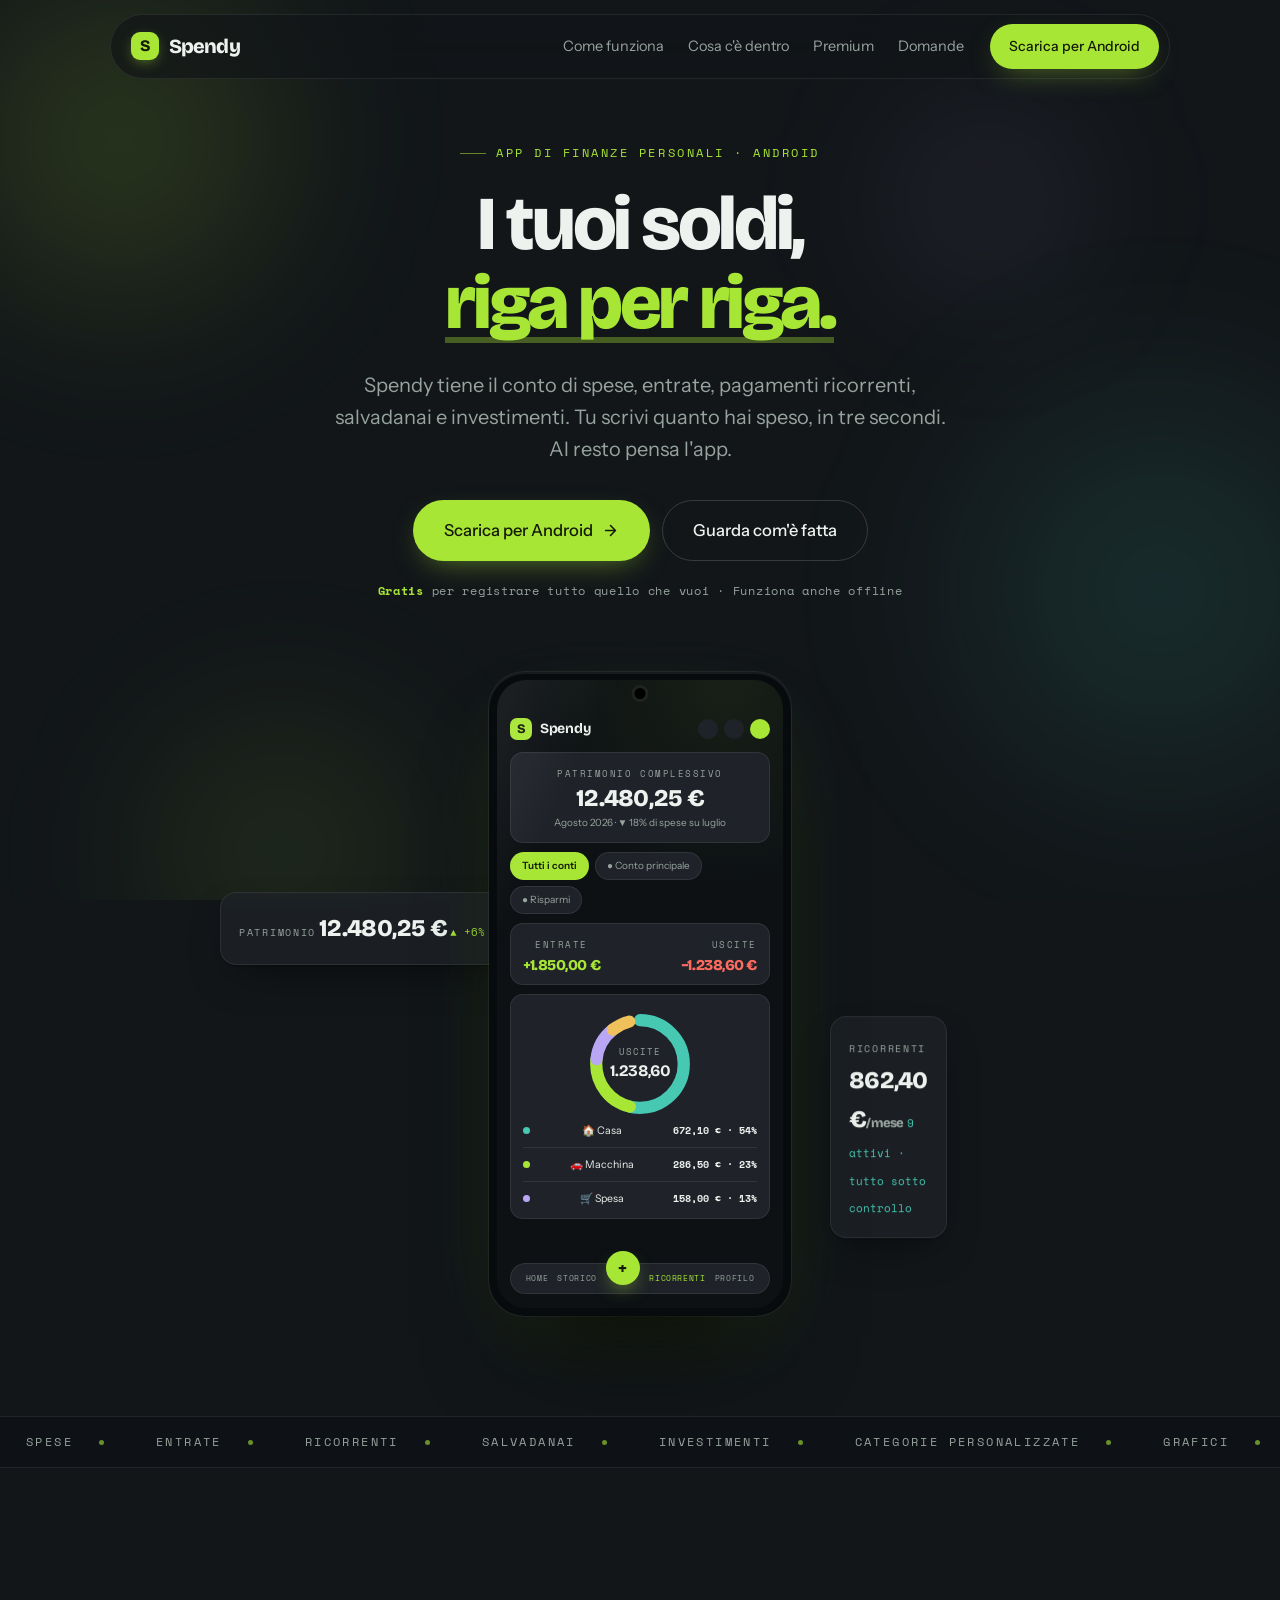
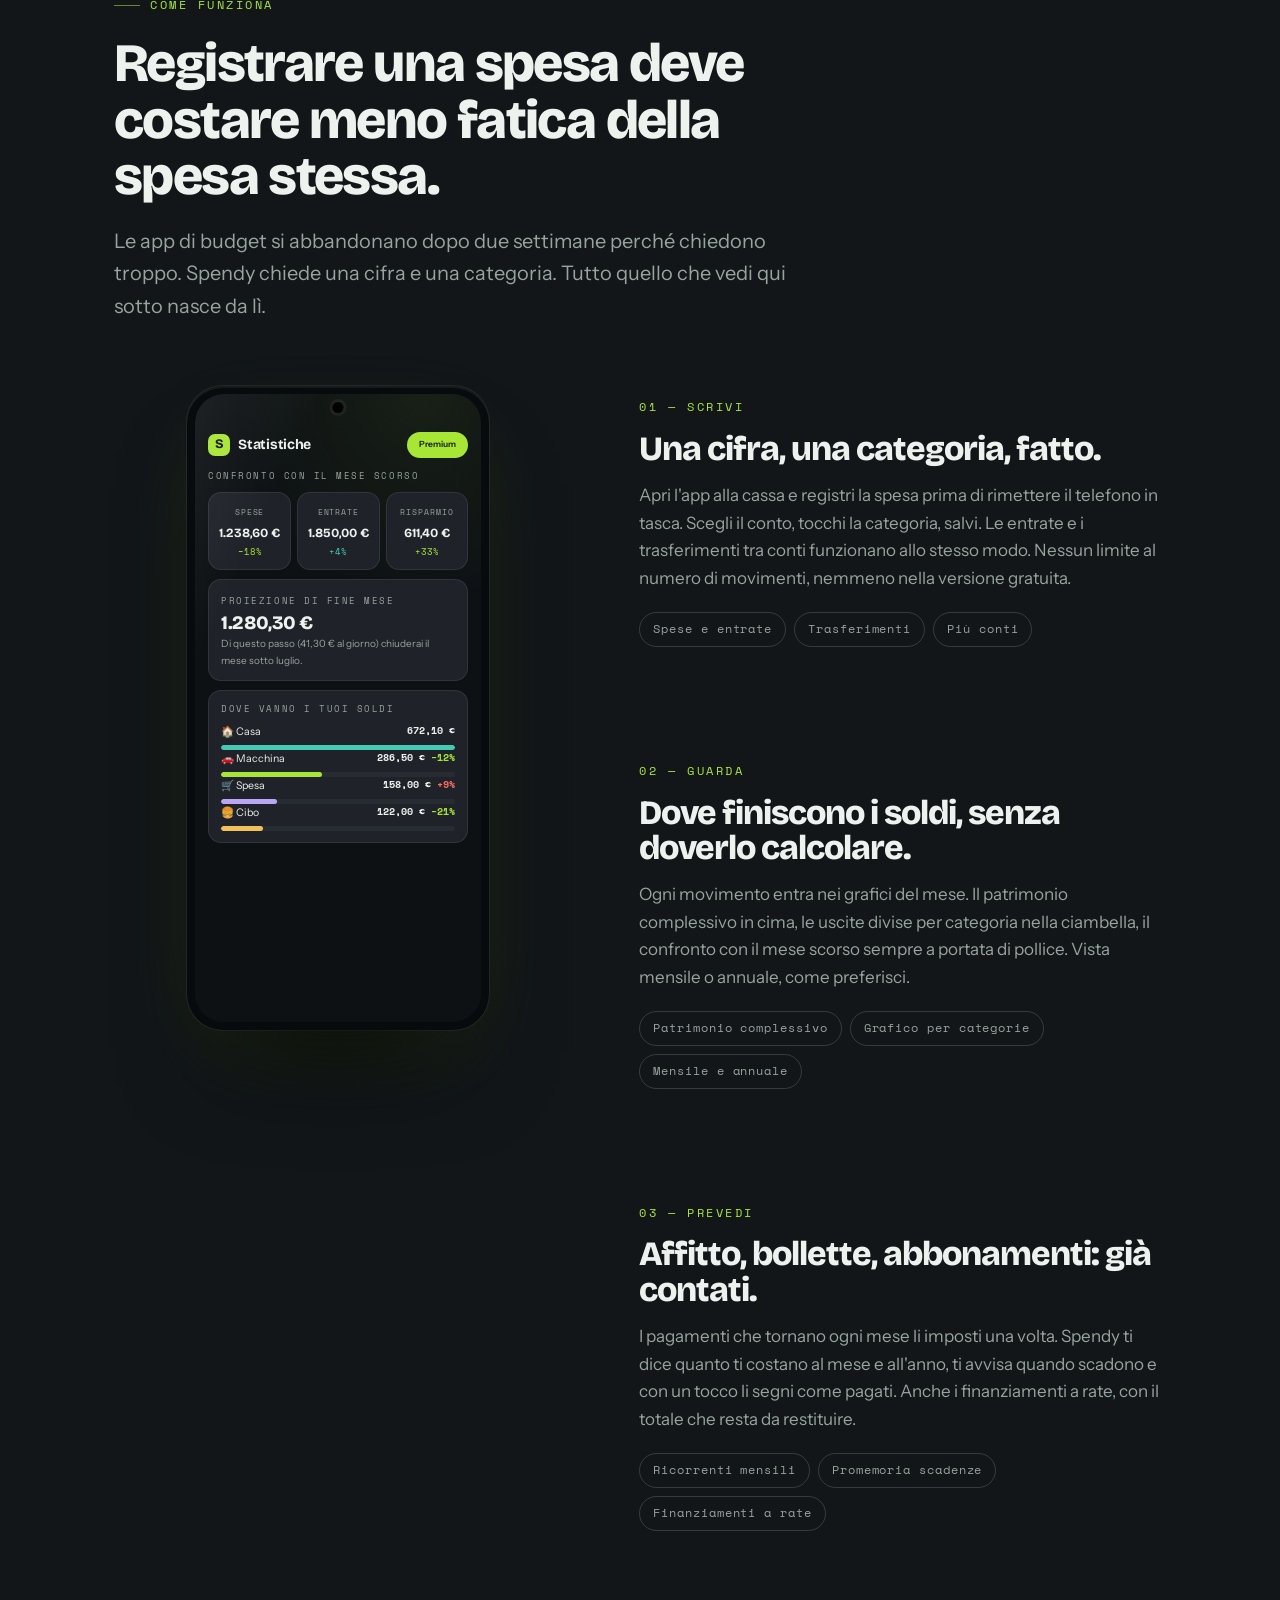
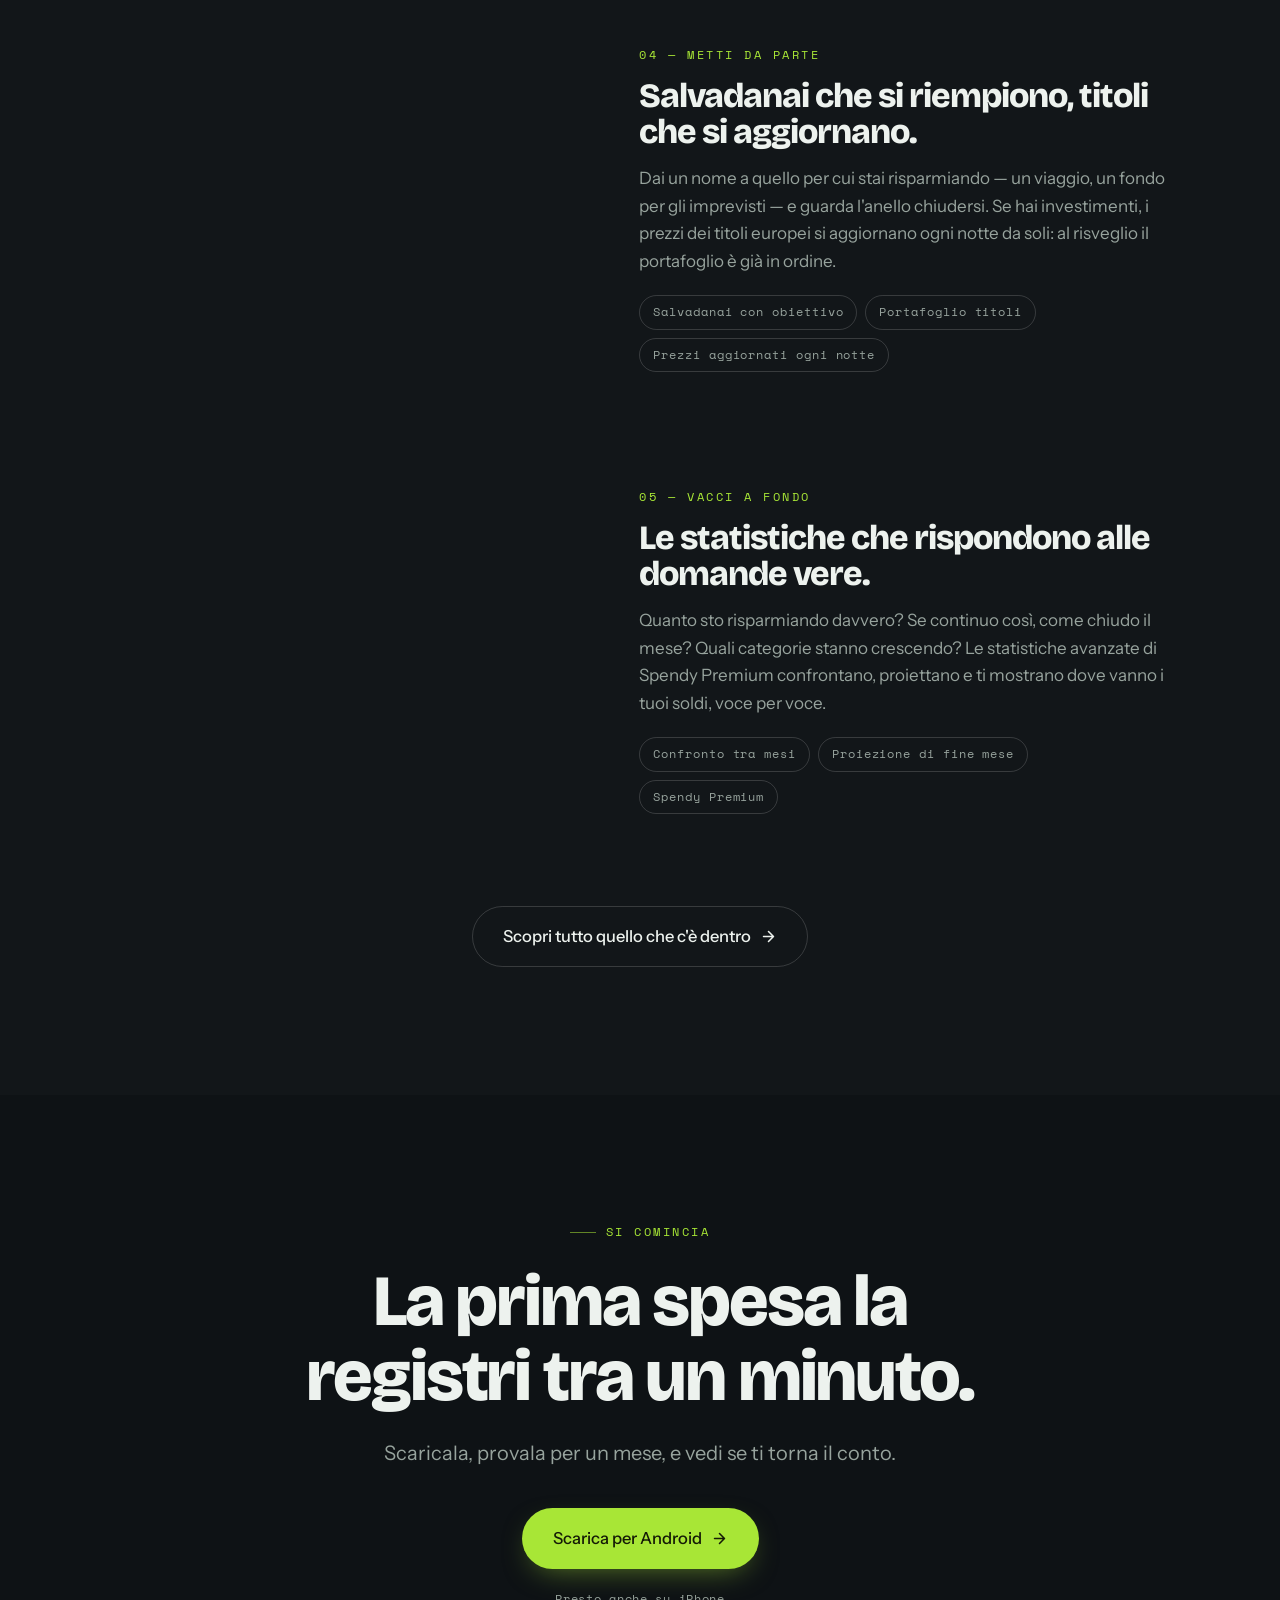
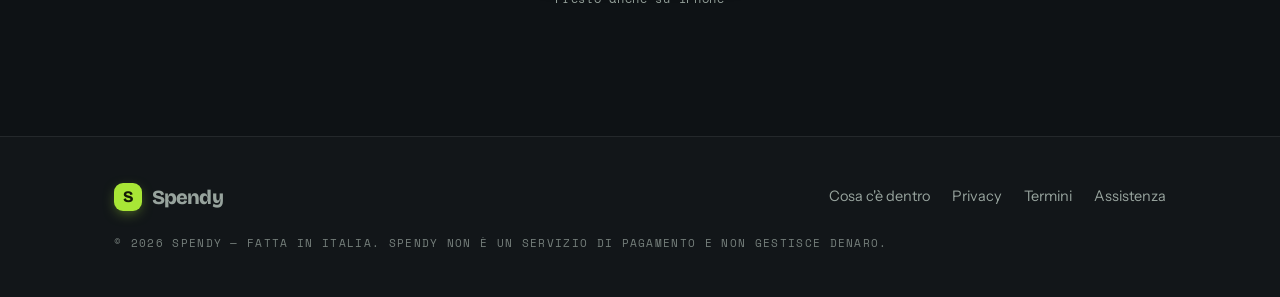
==== commit 7e2f81a4: "Add files via upload" ====
--- a/index.html
+++ b/index.html
@@ -70,6 +70,7 @@
   </div>
 
   <div class="stage" id="stage">
+    <button class="gyro-btn" id="gyroBtn" hidden>✦ Tocca per far muovere il telefono con il tuo</button>
     <div class="phone3d" id="phone3d">
       <div class="float-card fc-left" data-px="-14" aria-hidden="true">
         <span class="fc-label">Patrimonio</span>
@@ -138,7 +139,9 @@
 
     <div class="feat">
       <div class="phone-col">
-        <div class="phone" aria-hidden="true">
+        <button class="ph-arrow prev dis" id="phPrev" aria-label="Schermata precedente"><svg aria-hidden="true" viewBox="0 0 24 24" fill="none" stroke="currentColor" stroke-width="2.4" stroke-linecap="round" stroke-linejoin="round"><path d="M15 5l-7 7 7 7"/></svg></button>
+        <button class="ph-arrow next" id="phNext" aria-label="Schermata successiva"><svg aria-hidden="true" viewBox="0 0 24 24" fill="none" stroke="currentColor" stroke-width="2.4" stroke-linecap="round" stroke-linejoin="round"><path d="M9 5l7 7-7 7"/></svg></button>
+        <div class="phone" id="featPhone" aria-hidden="true">
           <div class="screen">
 
             <!-- 0 · tastierino -->
--- a/assets/stile.css
+++ b/assets/stile.css
@@ -175,6 +175,16 @@
 .stage{position:relative;z-index:1;margin-top:clamp(44px,6vw,72px);perspective:1400px;
   display:flex;justify-content:center;padding-bottom:clamp(56px,8vw,100px)}
 .phone3d{position:relative;will-change:transform;transform-style:preserve-3d;animation:heroFloat 7s ease-in-out infinite}
+/* bottone di consenso ai sensori (compare solo su iPhone/iPad) */
+.gyro-btn{position:absolute;bottom:clamp(14px,3vw,34px);left:50%;transform:translateX(-50%);z-index:5;
+  font-family:var(--mono);font-size:11px;letter-spacing:.08em;color:var(--lime);
+  background:rgba(31,35,41,.88);border:1px solid rgba(168,230,54,.4);border-radius:999px;
+  padding:10px 16px;cursor:pointer;white-space:nowrap;box-shadow:0 10px 24px -10px rgba(0,0,0,.7);
+  animation:gyroPulse 2.4s ease-in-out infinite}
+.gyro-btn[hidden]{display:none}
+.gyro-btn:disabled{color:var(--soft);border-color:var(--line-strong);animation:none;cursor:default}
+@keyframes gyroPulse{0%,100%{box-shadow:0 10px 24px -10px rgba(0,0,0,.7),0 0 0 0 rgba(168,230,54,.25)}
+  50%{box-shadow:0 10px 24px -10px rgba(0,0,0,.7),0 0 0 9px rgba(168,230,54,0)}}
 @keyframes heroFloat{0%,100%{translate:0 0}50%{translate:0 -12px}}
 /* da telefono niente mouse: il telefono ondeggia da solo */
 @media (hover:none){
@@ -303,6 +313,22 @@
 .phone-col{position:sticky;top:110px;display:flex;flex-direction:column;align-items:center;gap:14px}
 .swipe-hint{display:none;font-family:var(--mono);font-size:11px;letter-spacing:.14em;text-transform:uppercase;
   color:var(--soft)}
+/* frecce ai lati del telefono (si vedono dove si sfoglia col dito) */
+.ph-arrow{display:none;position:absolute;top:42%;z-index:6;width:44px;height:44px;border-radius:50%;
+  background:rgba(31,35,41,.88);border:1px solid var(--line-strong);color:var(--lime);cursor:pointer;
+  align-items:center;justify-content:center;padding:0;box-shadow:0 10px 24px -10px rgba(0,0,0,.7);
+  transition:opacity .3s,transform .2s}
+.ph-arrow svg{width:19px;height:19px}
+.ph-arrow.prev{left:2px;animation:nudgeL 1.7s ease-in-out infinite}
+.ph-arrow.next{right:2px;animation:nudgeR 1.7s ease-in-out infinite .35s}
+.ph-arrow:active{transform:scale(.92)}
+.ph-arrow.dis{opacity:.22;pointer-events:none;animation:none}
+@keyframes nudgeR{0%,100%{translate:0 0}50%{translate:5px 0}}
+@keyframes nudgeL{0%,100%{translate:0 0}50%{translate:-5px 0}}
+
+/* quando il giroscopio guida il telefono, l'ondeggiamento automatico si spegne */
+.phone3d.gyro{animation:heroFloat 7s ease-in-out infinite}
+
 .shot{position:absolute;inset:0;opacity:0;transform:translateY(14px) scale(.985);
   transition:opacity .5s ease,transform .5s cubic-bezier(.2,.7,.3,1);pointer-events:none}
 .shot.on-shot{opacity:1;transform:none}
@@ -394,6 +420,7 @@
   /* le schede dei passaggi si sfogliano col dito sotto il telefono */
   .feat{grid-template-columns:1fr;gap:20px}
   .phone-col{position:relative;top:0}
+  .ph-arrow{display:flex}
   .phone{width:min(240px,66vw)}
   .swipe-hint{display:block}
   .steps{flex-direction:row;overflow-x:auto;scroll-snap-type:x mandatory;gap:14px;
